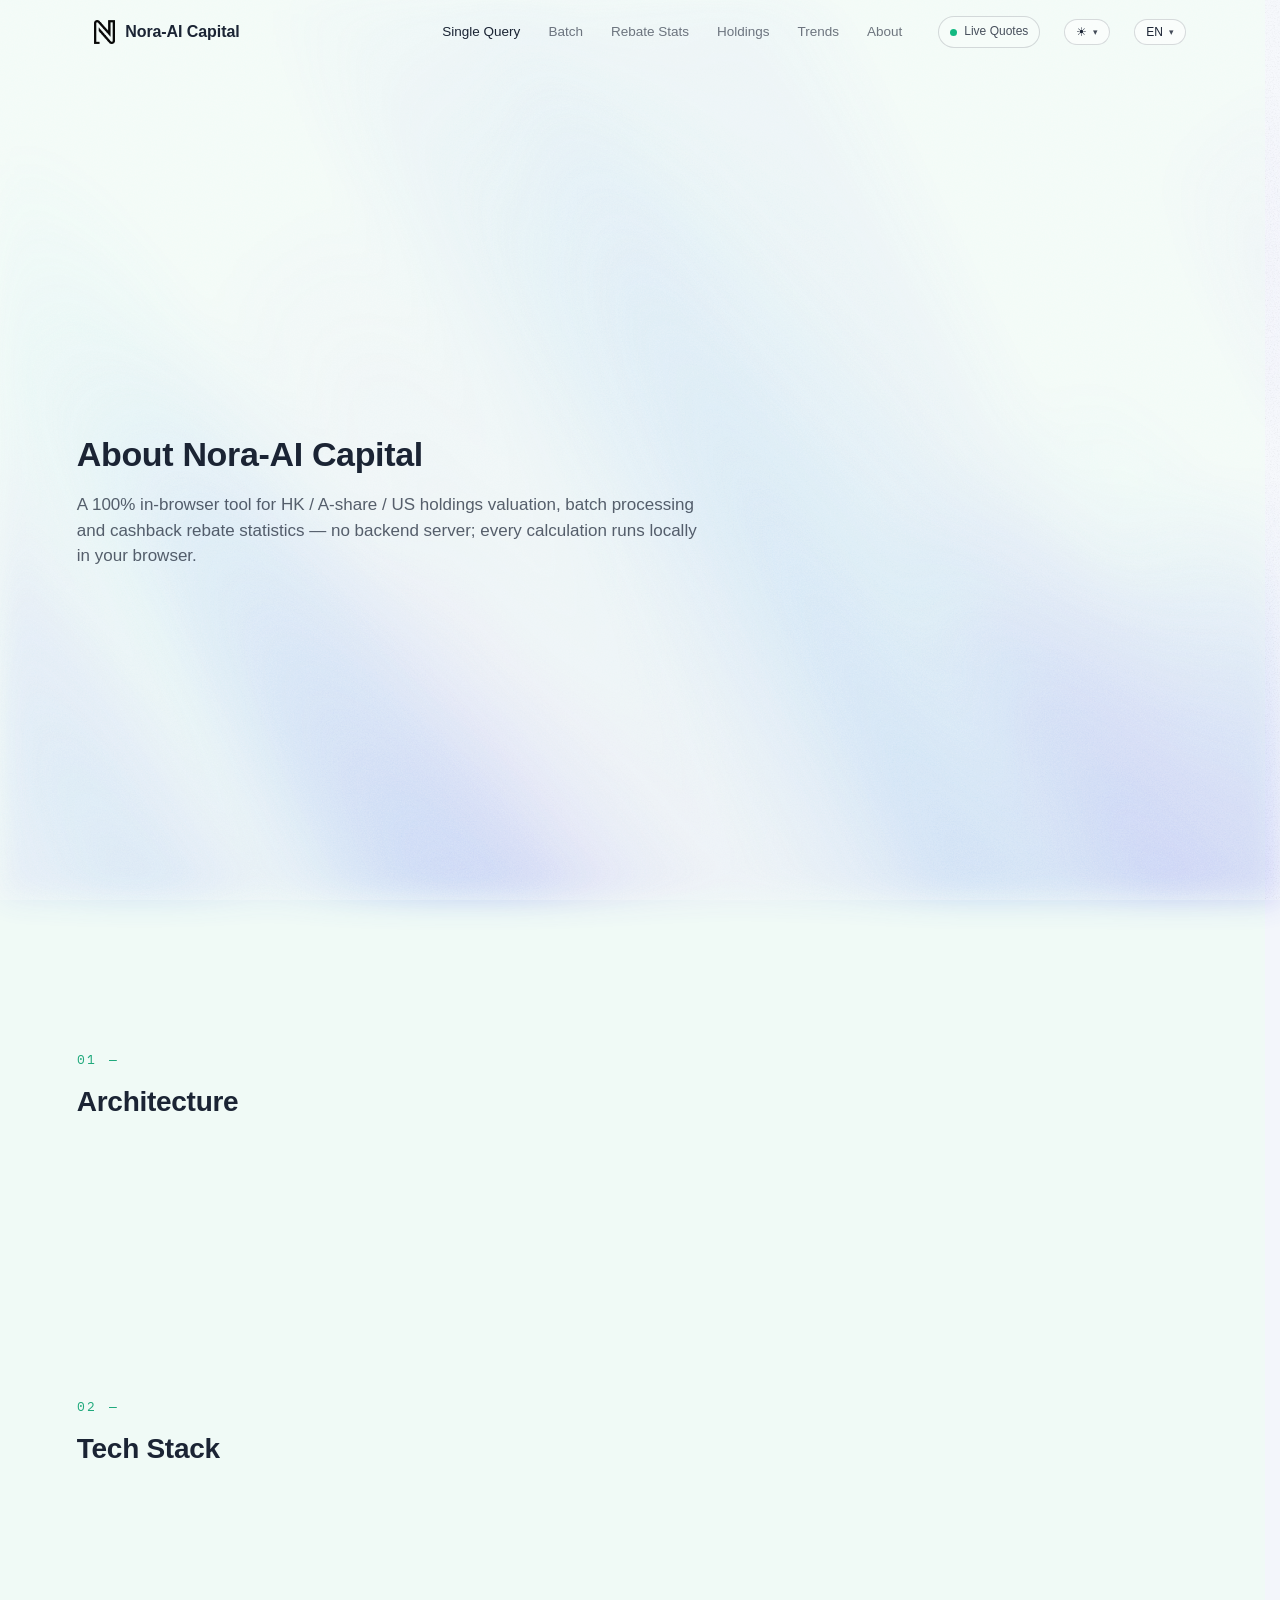
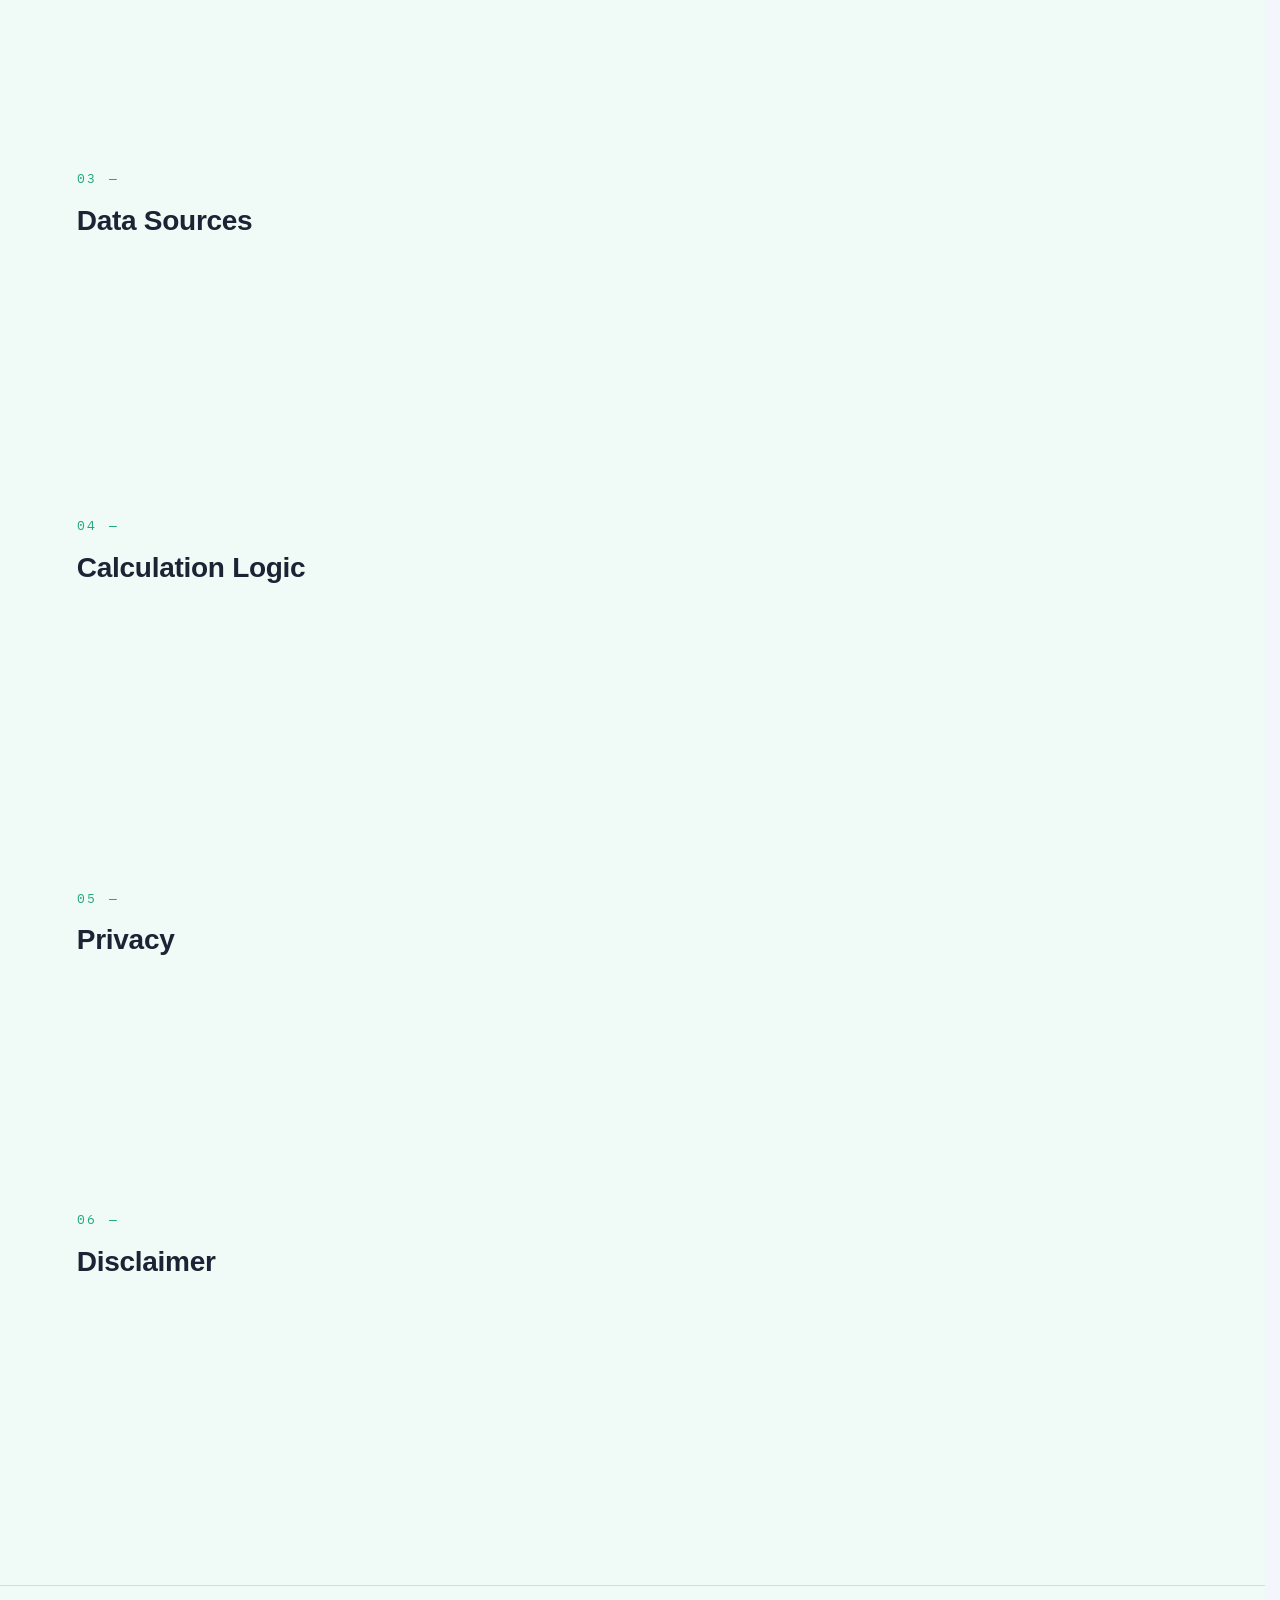
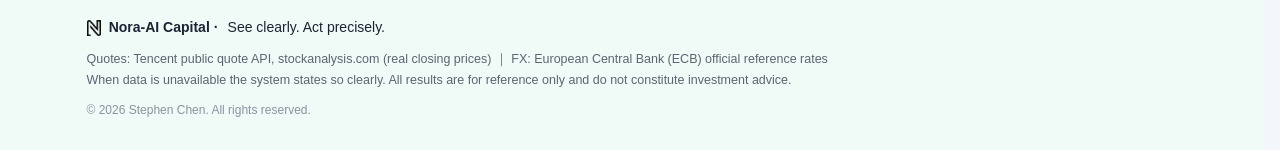
==== about.html @ e3071d02 "style: 縮小新版 logo 顯示尺寸（品牌 24px 高、頁尾 16px 高，等比） 新版 logo 圖形較飽滿，30px 高看起來比原 logo 大；縮至品牌 24px、 頁尾 16px 高（" ====
<!DOCTYPE html>
<html lang="zh-Hant">
<head>
<meta charset="UTF-8">
<meta name="viewport" content="width=device-width, initial-scale=1.0">
<title>關於 — Nora-AI Capital</title>
<meta name="theme-color" content="#070B0A">
<meta name="description" content="Nora-AI Capital 關於頁 — 無後台、純前端瀏覽器運算的技術說明與數據來源。">
<script>
  /* 防止瀏覽器恢復捲動位置造成 header 玻璃化過渡抖動：載入即回頂部 */
  (function () {
    try { if ('scrollRestoration' in history) history.scrollRestoration = 'manual'; } catch (e) {}
    if (location.hash) return;   /* 帶錨點時不強制回頂部，讓瀏覽器正常跳到對應位置 */
    function toTop() {
      try { window.scrollTo({ top: 0, left: 0, behavior: 'instant' }); }
      catch (e) { window.scrollTo(0, 0); }
    }
    toTop();
    document.addEventListener('DOMContentLoaded', toTop);
    window.addEventListener('load', toTop);
  })();
</script>
<link rel="icon" type="image/png" sizes="32x32" href="img/logo-mark-32.png">
<link rel="icon" type="image/png" sizes="192x192" href="img/logo-mark-192.png">
<link rel="apple-touch-icon" sizes="180x180" href="img/apple-touch-icon.png">
<link rel="preconnect" href="https://fonts.googleapis.com">
<link rel="preconnect" href="https://fonts.gstatic.com" crossorigin>
<link href="https://fonts.googleapis.com/css2?family=Alibaba+PuHuiTi:wght@300;400;500;600&family=IBM+Plex+Mono:wght@300;400;500&family=Inter:wght@200;300;400;500;600;800&family=Instrument+Serif:ital@0;1&family=Ma+Shan+Zheng&family=Playfair+Display:ital,wght@0,400;0,500;0,600;1,400;1,500;1,600&family=Plus+Jakarta+Sans:wght@400;600;700&display=swap" rel="stylesheet">
<script>
  /* 白天／深夜主題：於 CSS 載入前先決定 data-theme，避免閃色（FOUC）。 */
  (function () {
    var t = "auto";
    try {
      var v = localStorage.getItem("site_theme");
      if (v === "day" || v === "night" || v === "auto") t = v;
    } catch (e) { /* ignore */ }
    if (t === "auto") {
      var h = new Date().getHours();
      t = (h >= 6 && h < 18) ? "day" : "night";
    }
    document.documentElement.setAttribute("data-theme", t);
  })();
</script>
<link rel="stylesheet" href="css/style.css?v=20260816p">
<link rel="stylesheet" href="css/hero.css?v=20260816b">
<style>
  /* 關於頁：光束動效背景＋大字報式滾動逐段顯現（無卡片） */
  body {
    background: #070B0A;
    font-family: "Alibaba PuHuiTi", "PingFang TC", "Microsoft JhengHei", sans-serif;
  }
  #about-beams {
    position: fixed; inset: 0; z-index: 0;
    width: 100vw; height: 100vh; display: block;
    pointer-events: none; touch-action: none; opacity: 1;
    transform: translateZ(0);        /* 固定為獨立合成圖層：捲動時快取、不重繪 */
    will-change: transform;
    filter: blur(15px);              /* 還原很模糊的柔焦感（雙層模糊） */
  }
  /* 沙粒粗糲感：粗細兩層膠片顆粒＋微微抖動 */
  #about-grain,
  #about-grain-fine {
    position: fixed; inset: 0; z-index: 0;
    pointer-events: none; touch-action: none;
    background-repeat: repeat;
  }
  #about-grain {
    opacity: .22; mix-blend-mode: overlay; filter: contrast(1.9) brightness(1.05);
    background-image: url("data:image/svg+xml;utf8,<svg xmlns='http://www.w3.org/2000/svg' width='240' height='240'><filter id='g'><feTurbulence type='fractalNoise' baseFrequency='0.75' numOctaves='2' stitchTiles='stitch'/><feColorMatrix type='saturate' values='0'/></filter><rect width='100%25' height='100%25' filter='url(%23g)'/></svg>");
  }
  #about-grain-fine {
    opacity: .14; mix-blend-mode: overlay; filter: contrast(2.2);
    background-image: url("data:image/svg+xml;utf8,<svg xmlns='http://www.w3.org/2000/svg' width='130' height='130'><filter id='gf'><feTurbulence type='fractalNoise' baseFrequency='1.8' numOctaves='2' stitchTiles='stitch'/><feColorMatrix type='saturate' values='0'/></filter><rect width='100%25' height='100%25' filter='url(%23gf)'/></svg>");
  }
  /* 呼吸感覆蓋層：純 opacity 脈動（不加 backdrop-filter，避免觸碰重繪卡頓） */
  #about-frost {
    position: fixed; inset: 0; z-index: 0;
    pointer-events: none;
    background: rgba(10, 10, 10, 0.28);   /* 背景調暗 */
    animation: aboutFrost 10s ease-in-out infinite;
  }
  @keyframes aboutFrost {
    0%, 100% { opacity: 0.85; }
    50% { opacity: 1; }
  }
  .about-wrap, .site-footer { position: relative; z-index: 1; }


  .about-hero {
    min-height: 100vh; min-height: 100svh;
    display: flex; flex-direction: column; align-items: flex-start; justify-content: center;
    max-width: 1320px; margin: 0 auto;
    padding: 104px max(24px, 6vw) 0;
  }
  .about-hero h1 {
    font-family: "Alibaba PuHuiTi", "PingFang TC", "Microsoft JhengHei", sans-serif;
    font-weight: 600; letter-spacing: -0.01em; line-height: 1.15;
    font-size: clamp(20px, 5.2vw, 34px); color: #FFFFFF;
    white-space: nowrap;             /* 標題單行顯示 */
  }
  .about-hero p {
    margin-top: 18px; max-width: 620px;
    color: rgba(255, 255, 255, 0.66);
    font-size: 17px; line-height: 1.5;
  }

  .about-blocks {
    max-width: 1320px; margin: 0 auto;
    padding: 6vh max(24px, 6vw) 18vh;
  }
  .about-block {
    display: flex; flex-direction: column; justify-content: center;
    padding: 96px 0;
  }
  .about-block .ab-num,
  .about-block h2 {
    opacity: 0; transform: translateY(18px);
    transition: opacity .8s cubic-bezier(0.22, 1, 0.36, 1), transform .8s cubic-bezier(0.22, 1, 0.36, 1);
  }
  .about-block.in-view .ab-num,
  .about-block.in-view h2 { opacity: 1; transform: none; }
  /* 段落文字：捲動時整段淡入＋上浮（進度由 JS 驅動） */
  .about-block p { will-change: opacity, transform; }
  .ab-num {
    font-family: var(--font-mono); color: var(--accent);
    font-size: 13px; letter-spacing: .20em; margin-bottom: 14px;
  }
  .about-block h2 {
    font-family: "Alibaba PuHuiTi", "PingFang TC", "Microsoft JhengHei", sans-serif;
    font-weight: 600; letter-spacing: -0.01em; line-height: 1.2;
    font-size: clamp(24px, 3.2vw, 28px); color: #FFFFFF; margin-bottom: 10px;
  }
  .about-block p {
    color: rgba(255, 255, 255, 0.66);
    font-size: 17px; line-height: 1.5;
    max-width: 620px;
  }
  .about-block.about-disclaimer p { color: rgba(255, 255, 255, 0.50); font-size: 13px; }

  @media (max-width: 720px) {
    .about-hero { padding-top: 88px; }
    .about-block { padding: 72px 0; }
  }
  @media (prefers-reduced-motion: reduce) {
    .about-block .ab-num,
    .about-block h2 {
      opacity: 1 !important; transform: none !important; transition: none !important;
    }
  }

  /* ═══════ 白天主題：關於頁 ═══════ */
  html[data-theme="day"] body { background: #F0FAF6; }
  html[data-theme="day"] #about-frost { background: rgba(255, 255, 255, 0.12); }
  html[data-theme="day"] #about-beams { opacity: 0.80; }
  html[data-theme="day"] .about-hero h1,
  html[data-theme="day"] .about-block h2 { color: #1B2434; }
  html[data-theme="day"] .about-hero p,
  html[data-theme="day"] .about-block p { color: rgba(27, 36, 52, 0.72); }
  html[data-theme="day"] .about-block.about-disclaimer p { color: rgba(27, 36, 52, 0.55); }
</style>
</head>
<body>

<!-- ================= 導覽（與主站一致） ================= -->
<header class="site-nav" id="siteNav">
  <div class="container nav-row">
    <a class="brand" href="index.html#top"><img class="brand-logo" src="img/logo-mark-white.png" alt="Nora-AI Capital"><span class="brand-text">Nora-AI Capital</span></a>
    <nav class="nav-links" id="navLinks" aria-label="主導覽" data-i18n-aria="nav.aria">
      <span class="nav-indicator" id="navIndicator" aria-hidden="true"></span>
      <a href="index.html#quote"><span class="nav-link__txt" data-i18n="nav.query">單筆查詢</span><span class="nav-link__txt" aria-hidden="true" data-i18n="nav.query">單筆查詢</span></a>
      <a href="index.html#batch"><span class="nav-link__txt" data-i18n="nav.batch">批量作業</span><span class="nav-link__txt" aria-hidden="true" data-i18n="nav.batch">批量作業</span></a>
      <a href="index.html#stats"><span class="nav-link__txt" data-i18n="nav.stats">回贈統計</span><span class="nav-link__txt" aria-hidden="true" data-i18n="nav.stats">回贈統計</span></a>
      <a href="index.html#overview"><span class="nav-link__txt" data-i18n="nav.overview">持倉總覽</span><span class="nav-link__txt" aria-hidden="true" data-i18n="nav.overview">持倉總覽</span></a>
      <a href="index.html#history"><span class="nav-link__txt" data-i18n="nav.history">走勢</span><span class="nav-link__txt" aria-hidden="true" data-i18n="nav.history">走勢</span></a>
      <a href="about.html" class="active"><span class="nav-link__txt" data-i18n="nav.about">關於</span><span class="nav-link__txt" aria-hidden="true" data-i18n="nav.about">關於</span></a>
    </nav>
    <span class="nav-live"><i class="dot"></i><span data-i18n="nav.live">真實行情</span></span>
    <div class="theme-switch" id="themeSwitch"></div>
    <div class="lang-switch" id="langSwitch"></div>
    <button class="nav__toggle" id="menuToggle" aria-expanded="false" aria-controls="mobileMenu" aria-label="Open menu" data-i18n-aria="nav.menu">
      <span class="bar"></span>
      <span class="bar"></span>
      <span class="bar"></span>
    </button>
  </div>
</header>

<!-- ================= 全螢幕 mobile menu ================= -->
<nav class="mobile-menu" id="mobileMenu" role="dialog" aria-modal="true" aria-label="Site menu" aria-hidden="true" inert>
  <a class="m-link" href="index.html#quote" style="--i:0" data-i18n="nav.query">單筆查詢</a>
  <a class="m-link" href="index.html#batch" style="--i:1" data-i18n="nav.batch">批量作業</a>
  <a class="m-link" href="index.html#stats" style="--i:2" data-i18n="nav.stats">回贈統計</a>
  <a class="m-link" href="index.html#overview" style="--i:3" data-i18n="nav.overview">持倉總覽</a>
  <a class="m-link" href="index.html#history" style="--i:4" data-i18n="nav.history">走勢</a>
  <a class="m-link" href="about.html" style="--i:5" data-i18n="nav.about">關於</a>
  <a class="m-cta" href="index.html#quote" style="--i:6" data-i18n="menu.cta">開始使用</a>
</nav>

<!-- ================= 關於內容（光束動效背景＋滾動逐段顯現） ================= -->
<canvas id="about-beams" aria-hidden="true"></canvas>
<div id="about-grain" aria-hidden="true"></div>
<div id="about-grain-fine" aria-hidden="true"></div>
<div id="about-frost" aria-hidden="true"></div>

<main class="about-wrap">
  <section class="about-hero">
    <h1 data-i18n="about.title">關於 Nora-AI Capital</h1>
    <p data-i18n="about.intro">這是一個 100% 在瀏覽器內運行的港股 / A股 / 美股持倉市值、批量作業與現金回贈計算工具——無後台伺服器，所有計算都在你的本機瀏覽器完成。</p>
  </section>

  <section class="about-blocks">
    <div class="about-block" id="b-arch">
      <span class="ab-num">01 —</span>
      <h2 data-i18n="about.arch.title">架構</h2>
      <p data-i18n="about.arch.body">純靜態前端：HTML + CSS + 原生 JavaScript，無框架、無後端。整站部署於 GitHub Pages，透過 GitHub Actions 自動發布。</p>
    </div>

    <div class="about-block" id="b-stack">
      <span class="ab-num">02 —</span>
      <h2 data-i18n="about.stack.title">技術棧</h2>
      <p data-i18n="about.stack.body">原生 JavaScript（Vanilla JS）；ECharts 繪製統計圖、K 線與淨值走勢；SheetJS（xlsx）解析 Excel 批量檔；hls.js 播放 hero 背景影片串流；i18n 支援繁中 / 簡中 / 英文；localStorage 儲存語言、持倉清單與行情快取。</p>
    </div>

    <div class="about-block" id="b-data">
      <span class="ab-num">03 —</span>
      <h2 data-i18n="about.data.title">數據來源</h2>
      <p data-i18n="about.data.body">港股 / A股：騰訊公開行情接口（即時報價與日 K）；美股：stockanalysis.com（5 年日線收市數據）；匯率：frankfurter.dev（歐洲央行 ECB 官方參考匯率）。全部由瀏覽器直連（CORS），不經任何伺服器轉發。</p>
    </div>

    <div class="about-block" id="b-calc">
      <span class="ab-num">04 —</span>
      <h2 data-i18n="about.calc.title">計算邏輯</h2>
      <p data-i18n="about.calc.body">單筆查詢：指定日期的真實收市價與市值；批量作業：上傳 Excel → 逐筆查價 → 港幣市值匯出；回贈統計：依門檻、金額與上限計算每人回贈，並統計合資格受惠客戶；持倉總覽：市值、未實現盈虧與組合淨值走勢；另有港交所成交額 Top 30 看板。</p>
    </div>

    <div class="about-block" id="b-privacy">
      <span class="ab-num">05 —</span>
      <h2 data-i18n="about.privacy.title">隱私</h2>
      <p data-i18n="about.privacy.body">所有輸入資料只存在你的本機瀏覽器（localStorage），不會上傳到任何伺服器；持倉清單、語言偏好與行情快取都在本機。</p>
    </div>

    <div class="about-block about-disclaimer" id="b-disclaimer">
      <span class="ab-num">06 —</span>
      <h2 data-i18n="about.disclaimer.title">免責聲明</h2>
      <p data-i18n="about.disclaimer.body">數據來自公開第三方接口，可能有延遲或錯誤；查無數據時系統會明確提示。所有計算結果僅供參考，不構成任何投資建議。</p>
    </div>
  </section>
</main>

<!-- ================= FOOTER ================= -->
<footer class="site-footer">
  <div class="container footer-row">
    <span class="footer-brand"><img class="footer-logo" src="img/logo-mark-white.png" alt="Nora-AI Capital">Nora-AI Capital · <span class="brand-slogan" data-i18n="brand.sloganFull">See clearly. Act precisely.</span></span>
    <p class="footer-note" data-i18n-html="footer.note">
      行情來源：騰訊公開行情接口、stockanalysis.com（真實收市價）｜匯率來源：歐洲央行 ECB 官方參考匯率<br>
      查無數據時系統將明確提示，所有計算結果僅供參考，不構成投資建議。
    </p>
    <p class="footer-copy">© 2026 Stephen Chen. All rights reserved.</p>
  </div>
</footer>

<script src="js/locales/zh-Hant.js?v=20260816a"></script>
<script src="js/locales/zh-Hans.js?v=20260816a"></script>
<script src="js/locales/en.js?v=20260816a"></script>
<script src="js/i18n.js?v=20260816a"></script>
<script src="js/theme.js?v=20260816g"></script>
<script src="js/about.js?v=20260814aw"></script>
<script src="js/hero-menu.js?v=20260814az"></script>
</body>
</html>
---- css/style.css ----
/* =====================================================================
 * Nora-AI Capital · 精簡數據儀表板
 * 實心深色底 · 單一藍色強調 · 等寬數字 · 無照片背景
 * ===================================================================== */

/* ---------- 設計變量 ---------- */
:root {
  /* 表面 —— CodeNest 深色系 */
  --bg:        #070B0A;
  --bg-soft:   #0D1210;
  --surface:   #0F1512;
  --surface-2: #141B17;
  --surface-3: #1A231E;
  --border:        rgba(255, 255, 255, 0.14);
  --border-strong: rgba(255, 255, 255, 0.24);

  /* 文字 */
  --text:  #FFFFFF;
  --muted: #A6A6A6;
  --faint: #737373;

  /* 單一強調色（CodeNest 青綠 #5ED29C） */
  --accent:      #5ED29C;
  --accent-hi:   #86E3B8;
  --accent-soft: rgba(94, 210, 156, 0.14);
  --accent-line: rgba(94, 210, 156, 0.35);

  /* 語義色：漲紅 / 跌綠（中國習慣） */
  --up:   #FF5B6E;
  --down: #1FC79B;
  --up-soft:   rgba(255, 91, 110, 0.12);
  --down-soft: rgba(31, 199, 155, 0.12);

  /* 兼容 app.js 既有的 --green/--red 語義（成功綠 / 失敗紅） */
  --green: var(--down);
  --red:   var(--up);

  /* 字體 */
  --font-sans: "Inter", system-ui, -apple-system, "PingFang TC", "Microsoft JhengHei", sans-serif;
  --font-mono: "IBM Plex Mono", ui-monospace, "SFMono-Regular", Menlo, monospace;
  --font-serif: "Instrument Serif", "Playfair Display", Georgia, serif;

  /* 間距 / 圓角 / 陰影 */
  --radius-sm: 8px;
  --radius:    12px;
  --radius-lg: 16px;
  --shadow:    0 1px 0 rgba(255,255,255,0.04) inset, 0 8px 24px rgba(0,0,0,0.35);
  --shadow-lg: 0 16px 48px rgba(0,0,0,0.45);
  --maxw: 1140px;

  /* 玻璃／控制層語義變數（全站僅深夜模式） */
  --nav-ink: #FFFFFF;
  --nav-text-dim: rgba(255, 255, 255, 0.68);
  --nav-text: rgba(255, 255, 255, 0.85);
  --nav-text-strong: rgba(255, 255, 255, 0.92);
  --nav-border: rgba(255, 255, 255, 0.28);
  --nav-border-hi: rgba(255, 255, 255, 0.45);
  --nav-text-shadow: none;           /* 移除 header 文字下方的黑色陰影 */
  --nav-glass: linear-gradient(180deg,
      rgba(18, 18, 18, 0.72) 0%,
      rgba(10, 10, 10, 0.60) 100%);
  --nav-glass-hover: linear-gradient(180deg,
      rgba(26, 26, 26, 0.76) 0%,
      rgba(14, 14, 14, 0.64) 100%);
  --menu-bg: rgba(10, 10, 10, 0.97);
  --glass: rgba(255, 255, 255, 0.03);
  --glass-soft: rgba(255, 255, 255, 0.025);
  --glass-subtle: rgba(255, 255, 255, 0.02);
  --glass-strong: rgba(255, 255, 255, 0.05);
  --glass-hover: rgba(255, 255, 255, 0.07);
  --glass-active: rgba(255, 255, 255, 0.12);
  --glass-border: rgba(255, 255, 255, 0.16);
  --glass-border-2: rgba(255, 255, 255, 0.14);
  --glass-border-soft: rgba(255, 255, 255, 0.12);
  --glass-border-faint: rgba(255, 255, 255, 0.10);
  --glass-border-input: rgba(255, 255, 255, 0.20);
  --inset-hi: rgba(255, 255, 255, 0.12);
  --card-sheen: linear-gradient(180deg, rgba(255, 255, 255, 0.08) 0%, rgba(255, 255, 255, 0) 30%);
  --card-shadow: 0 24px 64px rgba(0, 0, 0, 0.55), 0 2px 10px rgba(0, 0, 0, 0.30), inset 0 1px 0 rgba(255, 255, 255, 0.10);
  --focus-border: rgba(94, 210, 156, 0.50);
  --focus-ring: rgba(94, 210, 156, 0.16);

  color-scheme: dark;
}

/* ---------- 基礎 ---------- */
* { box-sizing: border-box; }
html { background: #070B0A; scrollbar-gutter: stable; }
[hidden] { display: none !important; }   /* 修正 .error-box / .progress / .kpis 等 [hidden] 被 CSS display 屬性蓋掉的 bug（會在頁面顯示空紅色 bar） */
html { scroll-behavior: smooth; }
body {
  margin: 0;
  font-family: var(--font-sans);
  font-weight: 400;
  color: var(--text);
  background: transparent;   /* 移除實心黑塊，讓固定的極光背景成為全站統一底色，影片與內容共享同一背景層 */
  line-height: 1.6;
  overflow-x: hidden;
  -webkit-font-smoothing: antialiased;
  text-rendering: optimizeLegibility;
}

/* ---------- 極光背景層（WebGL 流體極光，由 js/aurora-bg.js 繪製） ----------
   固定滿版、永遠在最底層；本身不透明輸出，蓋滿視口成為全站統一底色。
   body 透明（見上）才能讓它透出；html 背景 #06080E 作為 WebGL 不可用時的兜底。 */
#aurora-canvas {
  position: fixed;
  display: none;                   /* Mindloop 單色調：停用彩色極光，改為純黑底 */
  inset: 0;
  width: 100vw;
  height: 100vh;
  height: 100dvh;
  z-index: -1;
  display: block;
  pointer-events: none;
}

h1, h2, h3, h4 { margin: 0; font-weight: 600; letter-spacing: -0.01em; line-height: 1.2; }
p { margin: 0; }
a { color: inherit; text-decoration: none; }
em { font-style: italic; font-family: var(--font-serif); font-weight: 400; color: var(--accent-hi); }
.num { font-family: var(--font-mono); font-variant-numeric: tabular-nums; }
.dec { font-size: 0.78em; opacity: 0.85; letter-spacing: 0; }   /* 金額小數位縮小 */

.container { width: 100%; max-width: var(--maxw); margin: 0 auto; padding: 0 24px; }
.up   { color: var(--up); }
.down { color: var(--down); }

/* ---------- 導覽（透明融入 hero；滾動後毛玻璃懸浮置頂） ---------- */
:root {
  --nav-h: 64px;
  --nav-ease: cubic-bezier(0.16, 1, 0.3, 1);
}
.site-nav {
  /* fixed：讓 header 直接疊在 hero 影片之上（影片透出即「融入」），消除原本 sticky 在頂部留出的深色底色長條 */
  position: fixed; top: 0; left: 0; right: 0; z-index: 50;
  background: transparent;
  border-bottom: 1px solid transparent;
  color: var(--nav-ink);
  /* header 直接融入 hero 影片（頂部無黑底），用輕 text-shadow 保證白字在亮影片處仍清晰 */
  text-shadow: var(--nav-text-shadow);
  transition:
    background .45s var(--nav-ease),
    border-color .45s var(--nav-ease),
    backdrop-filter .45s var(--nav-ease),
    -webkit-backdrop-filter .45s var(--nav-ease),
    box-shadow .45s var(--nav-ease),
    color .35s ease;
}
/* 頁面載入完成前暫停 header 過渡，避免整頁跳轉時一動一動 */
.site-nav { transition: none; }
body.nav-ready .site-nav {
  transition:
    background .45s var(--nav-ease),
    border-color .45s var(--nav-ease),
    backdrop-filter .45s var(--nav-ease),
    -webkit-backdrop-filter .45s var(--nav-ease),
    box-shadow .45s var(--nav-ease),
    color .35s ease;
}
/* header 統一系統字型：整頁跳轉時不會因 webfont swap 造成文字跳動 */
.site-nav,
.site-nav .brand,
.site-nav .nav-links a,
.site-nav .nav-live,
.site-nav .lang-btn {
  font-family: -apple-system, BlinkMacSystemFont, "Segoe UI", "PingFang TC", "Microsoft JhengHei", sans-serif;
}
.nav-row { display: flex; align-items: center; gap: 24px; height: var(--nav-h); }
.brand {
  font-weight: 600; font-size: 16px; letter-spacing: -0.02em;
  display: flex; align-items: center; gap: 10px; white-space: nowrap;
  color: inherit;
  transition: color .35s ease;
}
.brand:hover { color: inherit; }
.brand-logo { height: 24px; width: auto; flex: none; display: block;
  transition: filter .35s ease;
}
.brand-text { letter-spacing: -0.005em; }

/* nav links（含滑動指示條） */
.nav-links { position: relative; display: flex; gap: 4px; margin-left: auto; align-items: center; }
.nav-links a {
  position: relative; z-index: 1;
  display: inline-flex; flex-direction: column;
  overflow: hidden;
  font-size: 13.5px; font-weight: 500; color: var(--nav-text-dim);
  padding: 8px 12px; border-radius: var(--radius-sm);
  transition: color .35s ease, background .35s ease, transform .18s ease;
  text-decoration: none;
}
.nav-links a:active { transform: scale(0.95); }
.nav-link__txt { display: block; white-space: nowrap; transition: transform .5s cubic-bezier(.34, 1.56, .64, 1); }
.nav-link__txt + .nav-link__txt { position: absolute; inset: 8px 12px; transform: translateY(120%); }
.nav-links a:hover .nav-link__txt,
.nav-links a:focus-visible .nav-link__txt { transform: translateY(-120%); }
.nav-links a:hover .nav-link__txt + .nav-link__txt,
.nav-links a:focus-visible .nav-link__txt + .nav-link__txt { transform: translateY(0); }
.nav-links a:hover { color: var(--nav-ink); }
.nav-links a.active { color: var(--nav-ink); }

/* 滑動指示條：依用戶要求移除會跳動的色塊（已改用文字亮度標示目前章節） */
.nav-indicator { display: none; }

.nav-live {
  display: inline-flex; align-items: center; gap: 7px;
  font-size: 12px; color: var(--nav-text);
  border: 1px solid var(--nav-border);
  border-radius: 999px; padding: 5px 11px; white-space: nowrap;
  background: var(--glass-subtle);
  transition: color .35s ease, border-color .35s ease, background .35s ease;
}
.nav-live .dot {
  width: 7px; height: 7px; border-radius: 50%; background: var(--down);
  box-shadow: 0 0 0 0 rgba(31,199,155,0.5); animation: pulse 2.4s infinite;
}
@keyframes pulse {
  0% { box-shadow: 0 0 0 0 rgba(31,199,155,0.45); }
  70% { box-shadow: 0 0 0 7px rgba(31,199,155,0); }
  100% { box-shadow: 0 0 0 0 rgba(31,199,155,0); }
}

/* ── 語言切換（header 右上，nav-live 與 hamburger 之間） ── */
.lang-switch { position: relative; display: inline-flex; align-items: center; flex: none; }
/* 主題切換：與語言切換同款（按鈕＋下拉選單） */
.theme-switch { position: relative; display: inline-flex; align-items: center; flex: none; }
.lang-btn {
  display: inline-flex; align-items: center; gap: 6px;
  font-family: var(--font-sans); font-size: 12px; font-weight: 500; color: var(--nav-ink);
  background: var(--glass-strong); border: 1px solid var(--nav-border);
  border-radius: 999px; padding: 5px 11px; cursor: pointer; white-space: nowrap;
  text-shadow: var(--nav-text-shadow);
  transition: background .2s ease, border-color .2s ease, transform .08s ease;
}
.lang-btn:hover { background: var(--glass-active); border-color: var(--nav-border-hi); }
.lang-btn:active { transform: translateY(1px); }
.lang-btn .caret { font-size: 9px; opacity: .82; line-height: 1; }
.lang-menu {
  position: absolute; top: calc(100% + 9px); right: 0;
  min-width: 138px; margin: 0; padding: 6px; list-style: none;
  background: var(--menu-bg); backdrop-filter: blur(20px) saturate(150%);
  -webkit-backdrop-filter: blur(20px) saturate(150%);
  border: 1px solid var(--glass-border); border-radius: 12px;
  box-shadow: 0 16px 40px rgba(0, 0, 0, 0.5); z-index: 60;
}
.lang-menu[hidden] { display: none; }
.lang-menu li {
  font-size: 13px; color: var(--text); padding: 8px 12px; border-radius: 8px;
  cursor: pointer; white-space: nowrap; transition: background .15s ease, color .15s ease;
  position: relative; z-index: 1;   /* 文字/圖示顯示在跟隨色塊之上 */
}
.lang-menu li:hover { background: transparent; }   /* 高亮改由跟隨色塊提供 */
.lang-menu li.active { color: var(--accent-hi); background: var(--accent-soft); }

/* 下拉選單「跟隨鼠標」高亮色塊（深夜為淺色、白天為深色） */
.lang-menu .menu-hover {
  position: absolute;
  left: 6px; right: 6px;
  top: 6px; height: 32px;
  border-radius: 8px;
  background: rgba(255, 255, 255, 0.12);
  opacity: 0;
  pointer-events: none;
  transition: top .16s ease, height .16s ease, opacity .18s ease;
  z-index: 0;
}
html[data-theme="day"] .lang-menu .menu-hover {
  background: rgba(27, 36, 52, 0.10);
}

/* ── 滾動後：Apple 深色磨砂液態玻璃膠囊（只包住 logo→真實行情，非通欄白條） ──
   依 liquid-glass-design 原則：模糊背後內容、反射周圍光影、回應指針互動、
   玻璃僅用於導航/控制層；玻璃上的文字必須保持可讀（本站深色主題 → 白字） */
.site-nav.scrolled {
  /* 取消通欄白色半透明橫條；玻璃效果改由 .nav-row 膠囊呈現 */
  background: transparent;
  border-bottom-color: transparent;
  border-radius: 0;
  box-shadow: none;
  color: var(--nav-text-strong);
}
/* 膠囊容器：抬升內容層、建立堆疊上下文 */
.site-nav .nav-row { position: relative; isolation: isolate; }
.site-nav .nav-row > * { position: relative; z-index: 1; }

/* 液態玻璃膠囊：預設隱藏並略縮上浮，滾動後以彈性緩動「凝結」成型（morph 感） */
.site-nav .nav-row::before,
.site-nav .nav-row::after {
  content: "";
  position: absolute;
  inset: 8px 0;
  z-index: 0;
  border-radius: 999px;
  opacity: 0;
  transform: scale(0.97) translateY(-5px);
  transition:
    opacity .4s ease,
    transform .55s var(--nav-ease),
    background .3s ease;
  pointer-events: none;
}
/* 玻璃本體：純深色磨砂玻璃——深半透明底 + 強模糊增飽和（背景透出 frost），
   無白色高光，只用深邃環境投影定義層次，呈現「一整塊磨砂玻璃」的均質感 */
.site-nav .nav-row::before {
  background: var(--nav-glass);
  backdrop-filter: blur(26px) saturate(160%) brightness(0.92);
  -webkit-backdrop-filter: blur(26px) saturate(160%) brightness(0.92);
  border: 1px solid var(--glass-border-faint);
  box-shadow:
    0 14px 38px rgba(0, 0, 0, 0.45),
    0 2px 10px rgba(0, 0, 0, 0.30);
}
/* 表面高光層：已移除白色珠光/鏡面光澤，保留圖層但設為透明（無白色高亮） */
.site-nav .nav-row::after { background: none; }
.site-nav.scrolled .nav-row::before,
.site-nav.scrolled .nav-row::after { opacity: 1; transform: none; }

/* 指針互動：懸停時深色玻璃微微提亮（對應 .interactive() 的觸覺回饋） */
.site-nav.scrolled .nav-row:hover::before {
  background: var(--nav-glass-hover);
}

/* 膠囊內文字：深色頁面上的淺色玻璃 → 白字保持高對比可讀 */
.site-nav.scrolled .nav-links a { color: var(--nav-text-dim); }
.site-nav.scrolled .nav-links a:hover { color: var(--nav-ink); }
.site-nav.scrolled .nav-links a.active { color: var(--nav-ink); }
.site-nav.scrolled .nav-live {
  color: var(--nav-text);
  border-color: var(--nav-border);
  background: var(--glass-strong);
}

/* ---------- 頁頭（slim，無照片） ---------- */
.page-hero { padding: 56px 0 36px; border-bottom: 1px solid var(--border); }
.hero-kicker {
  font-size: 12px; letter-spacing: 0.14em; text-transform: uppercase;
  color: var(--accent-hi); font-weight: 500; margin-bottom: 14px;
}
.hero-title { font-size: clamp(28px, 4.4vw, 44px); font-weight: 600; max-width: 18ch; }
.hero-sub { color: var(--muted); font-size: 15.5px; max-width: 62ch; margin-top: 16px; }
.hero-cta { display: flex; gap: 12px; margin-top: 26px; flex-wrap: wrap; }

/* ---------- 按鈕 ---------- */
.btn {
  display: inline-flex; align-items: center; justify-content: center; gap: 7px;
  font-family: var(--font-sans); font-size: 14px; font-weight: 500;
  padding: 11px 18px; border-radius: var(--radius-sm); cursor: pointer;
  border: 1px solid transparent; transition: background .15s, border-color .15s, transform .08s, color .15s;
  white-space: nowrap;
}
.btn:active { transform: translateY(1px); }
.btn:disabled { opacity: 0.5; cursor: not-allowed; }
.btn-primary { background: var(--accent); color: #070B0A; }
.btn-primary:hover { background: #86E3B8; }
.btn-ghost { background: transparent; color: var(--text); border-color: var(--border-strong); }
.btn-ghost:hover { background: var(--surface-2); border-color: var(--accent-line); }
.btn-sm { padding: 8px 13px; font-size: 13px; }
.btn-soft { background: var(--accent-soft); color: var(--accent-hi); }
.btn-soft:hover { background: rgba(91,141,239,0.22); }
.btn-dark { background: var(--surface-3); color: var(--text); border-color: var(--border-strong); }
.btn-dark:hover { background: var(--surface-2); border-color: var(--accent-line); }

/* ---------- 區塊 ---------- */
.main { padding: 0 0 80px; }
.section {
  position: relative;
  padding: 46px 0;
  border-bottom: 1px solid var(--border);
  scroll-margin-top: calc(var(--nav-h) + 12px);
}
.section:last-child { border-bottom: none; }
/* hero→第一內容區無縫銜接：#quote 頂端純黑（接 hero 底部全黑），向下平滑淡出至全透明，露出極光背景。
   用純黑 rgba(0,0,0)（非深藍）；頂端不長時間維持高不透明，故只是一道小型漸變過渡而非色塊。
   full-bleed：#quote 在 .container（最大寬 1140px 置中）內，若用 left:0/right:0 只會蓋中間欄，
   左右留白區會露出極光 → 銜接斷在兩側。改成 left:50% + width:100vw + translateX(-50%) 破出容器，
   讓黑色漸層橫跨整個視口寬度，與 hero 全寬黑底無縫接上。（body 已 overflow-x:hidden，不會產生橫向捲軸）
   （注意：不能用 .section:first-of-type —— 第一個 <section> 是 .hero-cinema，會落空，故直接用 #quote） */
#quote::before {
  content: "";
  position: absolute; top: 0; left: 50%; right: auto;
  width: 100vw; transform: translateX(-50%);
  height: 30vh;
  z-index: 0;
  pointer-events: none;
  background: linear-gradient(to bottom,
    rgba(0, 0, 0, 1)    0%,
    rgba(0, 0, 0, 0.82) 18%,
    rgba(0, 0, 0, 0.52) 38%,
    rgba(0, 0, 0, 0.26) 56%,
    rgba(0, 0, 0, 0.09) 74%,
    rgba(0, 0, 0, 0)   100%);
}
.section > * { position: relative; z-index: 1; }
.section-head { display: flex; align-items: baseline; gap: 16px; margin-bottom: 22px; flex-wrap: wrap; }
.section-head h2 { font-size: 22px; }
.section-head p { color: var(--muted); font-size: 14px; max-width: 64ch; margin-top: 6px; }
.sec-no {
  font-family: var(--font-mono); font-size: 22px; color: var(--accent);
  border: none; padding: 0; line-height: 1.2; flex-shrink: 0;
}
.link-btn {
  margin-left: auto; background: none; border: none; color: var(--accent-hi);
  font-size: 13.5px; cursor: pointer; font-family: var(--font-sans); padding: 4px 2px;
}
.link-btn:hover { text-decoration: underline; }

/* ---------- 卡片（全站統一毛玻璃：各章節 box 皆與 #quote 對話框同質感） ---------- */
.card {
  position: relative;
  overflow: hidden;
  background: var(--glass);
  backdrop-filter: blur(24px) saturate(150%);
  -webkit-backdrop-filter: blur(24px) saturate(150%);
  border: 1px solid var(--glass-border);
  border-radius: 20px;
  padding: 26px;
  box-shadow: var(--card-shadow);
}
/* 頂部微高光：全站卡片統一，強化磨砂玻璃立體感 */
.card::before {
  content: "";
  position: absolute; inset: 0;
  background: var(--card-sheen);
  pointer-events: none;
}
/* 卡片內的輸入/選擇框統一轉為半透明，與磨砂質感一致 */
.card input[type="text"],
.card input[type="number"],
.card input[type="date"],
.card select {
  background-color: var(--glass);   /* 只改底色，保留全域 select 的下拉箭頭 background-image */
  border-color: var(--glass-border-input);
}
.card input:focus,
.card select:focus {
  border-color: var(--focus-border);
  box-shadow: 0 0 0 3px var(--focus-ring);
}
/* 表單控制項統一高度：同排 box 高度一致（單筆查詢/批量/統計/走勢） */
.card form input[type="text"],
.card form input[type="number"],
.card form input[type="date"],
.card form select,
.card form .btn {
  height: 44px;
  box-sizing: border-box;
}

/* ---------- 表單 ---------- */
.form-grid { display: grid; grid-template-columns: repeat(auto-fit, minmax(190px, 1fr)); gap: 16px 18px; align-items: end; }
.field { display: flex; flex-direction: column; gap: 7px; min-width: 0; }
.field label { font-size: 12.5px; color: var(--muted); font-weight: 500; }
.field .opt { color: var(--faint); font-weight: 400; }
.field-action { justify-content: flex-end; }
input[type="text"], input[type="number"], input[type="date"], select {
  width: 100%; font-family: var(--font-sans); font-size: 14px; color: var(--text);
  background: var(--surface-2); border: 1px solid var(--border-strong);
  border-radius: var(--radius-sm); padding: 10px 12px; transition: border-color .15s, box-shadow .15s;
}
input::placeholder { color: var(--faint); }
input:focus, select:focus {
  outline: none; border-color: var(--accent);
  box-shadow: 0 0 0 3px var(--accent-soft);
}
select { appearance: none; cursor: pointer;
  background-image: url("data:image/svg+xml;utf8,<svg xmlns='http://www.w3.org/2000/svg' width='12' height='8' viewBox='0 0 12 8'><path d='M1 1l5 5 5-5' stroke='%235ED29C' stroke-width='1.6' fill='none' stroke-linecap='round'/></svg>");
  background-repeat: no-repeat; background-position: right 12px center; padding-right: 32px;
}
option { background: var(--surface-2); color: var(--text); }
input[type="file"] {
  font-size: 13px; color: var(--muted);
  background: var(--surface-2); border: 1px dashed var(--border-strong);
  border-radius: var(--radius-sm); padding: 9px 12px; cursor: pointer;
}
input[type="file"]::file-selector-button {
  font-family: var(--font-sans); font-size: 12.5px; color: var(--text);
  background: var(--surface-3); border: 1px solid var(--border-strong);
  border-radius: 6px; padding: 5px 11px; margin-right: 12px; cursor: pointer;
}
/* 批量：緊湊橫向佈局（日期 + 檔案 + 按鈕同一行，消除右側空白） */
#batch-form.form-grid {
  display: flex;
  flex-wrap: wrap;
  align-items: flex-end;
  gap: 14px 20px;
}
#batch-form > .field {
  flex: 0 1 auto;
  max-width: 220px;
}
#batch-form .b-file-row {
  display: flex;
  align-items: stretch;
  gap: 12px;
  grid-column: auto;            /* 不再佔滿整行 */
  flex: 1 1 0;
  min-width: 0;
}
#batch-form .b-file-row .field { margin: 0; flex: 1; max-width: none; }
#batch-form .b-file-row .field-action { justify-content: flex-start; flex: none; }
.b-file-drop {
  position: relative;
  height: 44px; box-sizing: border-box;
  border: 1.5px dashed var(--border-strong);
  border-radius: var(--radius-sm);
  background: var(--surface-2);
  display: flex; align-items: center; gap: 10px;
  padding: 0 14px;
  cursor: pointer; overflow: hidden;
  transition: border-color .18s ease, background .18s ease;
}
.b-file-drop:hover {
  border-color: var(--accent-line);
  background: var(--glass-hover);
}
/* 白天 hover：顏色變化要明顯（淡綠底＋實心綠框＋綠色光圈） */
html[data-theme="day"] .b-file-drop:hover {
  border-color: #1FA97C;
  background: rgba(31, 169, 124, 0.12);
  box-shadow: 0 0 0 3px rgba(31, 169, 124, 0.15);
}
html[data-theme="day"] .b-file-drop:hover .b-file-icon {
  color: #14805D;
}
.b-file-drop:has(input:focus-visible) {
  outline: 2px solid var(--focus-border);
  outline-offset: 2px;
}
.b-file-icon {
  width: 22px; height: 18px; flex: none;
  color: var(--accent);
}
.b-file-text {
  display: inline-flex; align-items: baseline; gap: 6px;
  min-width: 0;
  font-size: 13px; color: var(--text);
  white-space: nowrap; overflow: hidden; text-overflow: ellipsis;
}
.b-file-hint { color: var(--faint); font-size: 12px; }
/* 視覺隱藏的原生 input：鋪滿整個按鈕接收點擊與拖曳 */
input.b-file-input {
  position: absolute; inset: 0;
  width: 100%; height: 100%;
  opacity: 0; cursor: pointer; margin: 0;
  background: transparent; border: 0; padding: 0;
}
html[data-theme="day"] .b-file-drop {
  background: rgba(255, 255, 255, 0.94);
}
.b-upload-btn {
  height: 44px; box-sizing: border-box;
  border: 1.5px solid transparent;
  display: flex; align-items: center; justify-content: center;
  white-space: nowrap;
  min-width: 200px;              /* 按鈕拉長一些 */
}
.field-action .btn { flex: none; white-space: nowrap; }

/* 手機版：上傳列改為換行，按鈕獨立整行，避免被裁切 */
@media (max-width: 720px) {
  #batch-form .b-file-row { flex: 1 1 100%; flex-wrap: wrap; }
  #batch-form .b-file-row .field-action { width: 100%; }
}

/* ---------- KPI ---------- */
.kpis { display: grid; grid-template-columns: repeat(auto-fit, minmax(160px, 1fr)); gap: 14px; margin: 22px 0; }
.kpi {
  background: var(--surface-2); border: 1px solid var(--glass-border-2);
  box-shadow: inset 0 1px 0 rgba(255, 255, 255, 0.06);
  border-radius: var(--radius); padding: 16px 18px; display: flex; flex-direction: column; gap: 6px;
}
.kpi-label { font-size: 12px; color: var(--muted); }
.kpi-value { font-family: var(--font-mono); font-size: 26px; font-weight: 500; letter-spacing: -0.02em; }
.kpi-value, .quote-price__value, .r-v { min-width: 0; max-width: 100%; white-space: nowrap; overflow: hidden; }  /* 防溢出兜底，JS 會自動縮字 */
.kpi-unit { font-size: 11px; color: var(--faint); margin-top: -4px; }
.kpi-hl {
  background-color: #1B2F28;
  background-image: linear-gradient(180deg, rgba(94, 210, 156, 0.18), rgba(94, 210, 156, 0.04));
  border-color: var(--accent-line);
}
.kpi-hl .kpi-value { color: var(--accent-hi); }

/* ---------- 表格 ---------- */
.table-wrap { overflow-x: auto; background: var(--glass-subtle); border: 1px solid var(--glass-border-2); border-radius: 20px; margin-top: 4px; }
table.data { width: 100%; border-collapse: collapse; font-size: 13.5px; min-width: 720px; }
table.data thead th {
  position: sticky; top: 0; background: var(--surface-3); color: var(--muted);
  font-weight: 500; text-align: left; padding: 12px 14px; border-bottom: 1px solid var(--border-strong);
  white-space: nowrap; font-size: 12px; letter-spacing: 0.02em;
}
table.data tbody td {
  padding: 11px 14px; border-bottom: 1px solid var(--border); color: var(--text);
}
table.data tbody tr:last-child td { border-bottom: none; }
table.data tbody tr:hover { background: var(--surface-2); }
table.data .num { font-family: var(--font-mono); }
.row-fail { background: var(--up-soft); }
.row-fail:hover { background: rgba(255,91,110,0.18); }

.tag { display: inline-block; font-size: 12px; padding: 2px 9px; border-radius: 999px; font-weight: 500; }
.tag-mkt { background: var(--accent-soft); color: var(--accent-hi); }
.tag-ok { background: var(--down-soft); color: var(--down); }
.tag-fail { background: var(--up-soft); color: var(--up); }
.stock-cell { display: flex; flex-direction: column; gap: 1px; }
.stock-cell .code { font-family: var(--font-mono); font-weight: 500; }
.stock-cell .name-cn { font-size: 12px; color: var(--muted); }
.stock-cell .name-en { font-size: 11px; color: var(--faint); }

/* ---------- 結果區 / 提示 ---------- */
.result-area { margin-top: 20px; }
/* ---------- 單筆查詢結果：緊湊「價格英雄」佈局（橫向 flex，收市價為視覺焦點） ---------- */
.quote-result {
  background: var(--glass-subtle);
  border: 1px solid var(--glass-border-soft);
  border-radius: var(--radius);
  padding: 20px 24px;
  backdrop-filter: blur(20px) saturate(150%);
  -webkit-backdrop-filter: blur(20px) saturate(150%);
}
.quote-result__hero {
  display: flex;
  align-items: center;
  justify-content: space-between;
  gap: 24px;
}
.quote-stock {
  display: flex;
  flex-direction: column;
  gap: 2px;
  min-width: 0;                     /* 允許縮小 */
  flex: 1;
}
.quote-stock__name {
  font-size: 20px;
  font-weight: 600;
  line-height: 1.25;
}
.quote-stock__code {
  font-family: var(--font-mono);
  font-size: 13px;
  color: var(--muted);
}
.quote-stock__en {
  font-size: 12.5px;
  color: var(--muted);
  opacity: 0.7;
}
/* ── 收市價：hero number（右側超大突出） ── */
.quote-price {
  display: flex;
  flex-direction: column;
  align-items: flex-end;
  gap: 2px;
  flex-shrink: 0;
  padding-left: 24px;
  border-left: 1px solid var(--glass-border-faint);
}
.quote-price__label {
  font-size: 12px;
  color: var(--muted);
  text-transform: uppercase;
  letter-spacing: 0.04em;
}
.quote-price__value {
  font-family: var(--font-mono);
  font-size: clamp(32px, 5vw, 48px);
  font-weight: 600;
  color: var(--accent-hi);
  line-height: 1.05;
  letter-spacing: -0.02em;
}
/* ── 緊湊元數據行（日期／股數／市值） ── */
.quote-result__detail {
  margin-top: 12px;
  padding-top: 12px;
  border-top: 1px solid var(--border);
  font-size: 13px;
  color: var(--muted);
  line-height: 1.5;
}

/* ---------- 批量結果仍用 result-grid（保留） ---------- */
.result-grid { display: grid; grid-template-columns: repeat(auto-fit, minmax(180px, 1fr)); gap: 14px; }
.r-cell { background: var(--glass); border: 1px solid var(--glass-border-2); border-radius: var(--radius); padding: 14px 16px; display: flex; flex-direction: column; gap: 6px; }
.r-k { font-size: 12px; color: var(--muted); }
.r-v { font-family: var(--font-mono); font-size: 20px; font-weight: 500; }
.r-cell.hl { background: var(--accent-soft); border-color: var(--accent-line); }
.r-cell.hl .r-v { color: var(--accent-hi); }
.r-name-block { grid-column: 1 / -1; }
.r-name-cn { font-size: 18px; font-weight: 600; display: flex; align-items: baseline; gap: 8px; flex-wrap: wrap; }
.r-name-cn small { font-family: var(--font-mono); font-size: 12px; color: var(--muted); font-weight: 400; }
.r-name-en { font-size: 13px; color: var(--muted); }
.r-note { color: var(--muted); font-size: 13px; margin-top: 14px; }
.r-note-fx { color: var(--accent-hi); background: var(--accent-soft); border: 1px solid var(--accent-line); padding: 8px 12px; border-radius: 8px; font-size: 12.5px; line-height: 1.6; }
.b-export-row { display: flex; gap: 16px; margin-top: 20px; flex-wrap: wrap; align-items: center; }
.b-export-row > .r-note { margin: 0; }
.field-locked {
  opacity: 0.55; cursor: not-allowed !important;
  background: var(--glass-subtle) !important; color: var(--muted) !important;
  border-color: var(--border-strong) !important;
}
/* 批量日期鎖定圖示：內嵌在輸入框右側，不獨佔一行 */
.date-lock-wrap {
  position: relative;
  display: flex;
  align-items: stretch;
}
.date-lock-wrap input {
  padding-right: 38px;          /* 為鎖頭留空間 */
}
.b-date-hint {
  position: absolute;
  right: 8px;
  top: 50%;
  transform: translateY(-50%);
  display: inline-flex; align-items: center; justify-content: center;
  cursor: help; color: #d4af37; font-size: 13px; line-height: 1;
  z-index: 2;
  width: 24px; height: 24px;
}
.tip-bubble {
  position: absolute; bottom: calc(100% + 8px); right: 0;
  width: 268px; max-width: 78vw;
  background: var(--surface-3); color: var(--text);
  border: 1px solid var(--border-strong);
  border-radius: 8px; padding: 9px 12px;
  font-size: 12.5px; line-height: 1.6; font-weight: 400; white-space: normal;
  box-shadow: var(--shadow-lg);
  opacity: 0; visibility: hidden; transform: translateY(-4px); pointer-events: none;
  transition: opacity .18s ease, transform .18s ease, visibility .18s ease;
  z-index: 60; text-align: left;
}
.b-date-hint:hover .tip-bubble,
.b-date-hint:focus .tip-bubble,
.b-date-hint:focus-within .tip-bubble {
  opacity: 1; visibility: visible; transform: translateY(0);
}
.b-action-label, .b-kline-label { visibility: hidden; padding: 0; }
.error-box {
  display: flex; gap: 10px; align-items: flex-start; margin-top: 16px;
  background: var(--up-soft); border: 1px solid rgba(255,91,110,0.3); color: var(--up);
  border-radius: var(--radius); padding: 13px 16px; font-size: 13.5px;
}
.note-box { margin-top: 16px; color: var(--muted); font-size: 13px; background: var(--glass); border: 1px solid var(--glass-border-2); border-radius: var(--radius); padding: 12px 15px; }
.progress { margin-top: 16px; color: var(--accent-hi); font-size: 13.5px; display: flex; align-items: center; gap: 9px; }
.progress::before { content: ""; width: 14px; height: 14px; border: 2px solid var(--accent-soft); border-top-color: var(--accent); border-radius: 50%; animation: spin .7s linear infinite; }
@keyframes spin { to { transform: rotate(360deg); } }

/* ---------- 持倉總覽專用 ---------- */
.pf-toolbar { display: flex; gap: 10px; flex-wrap: wrap; margin-bottom: 18px; align-items: center; }
.pf-toolbar .spacer { margin-left: auto; }
.pf-table { width: 100%; border-collapse: collapse; font-size: 13.5px; }
.pf-table thead th {
  background: var(--surface-3); color: var(--muted); font-weight: 500; text-align: left;
  padding: 11px 12px; border-bottom: 1px solid var(--border-strong); font-size: 12px; white-space: nowrap;
}
.pf-table tbody td { padding: 8px 12px; border-bottom: 1px solid var(--border); vertical-align: middle; }
.pf-table tbody tr:hover { background: var(--surface-2); }
.pf-table input, .pf-table select { padding: 7px 9px; font-size: 13px; }
/* 持倉表格輸入框 hover：綠邊框（與成本價等欄位一致） */
.pf-table input:hover,
.pf-table select:hover { border-color: var(--accent-line); }
.pf-table select.field-inline {
  width: auto;
  min-width: 122px;              /* 避免市場選項被窄欄位壓縮而擠在一起 */
  padding-right: 28px;           /* 給下拉箭頭留空間 */
  white-space: nowrap;
}
.pf-table select.field-inline option {
  white-space: nowrap;
  font-size: 13px;
  padding: 4px 8px;
}
.pf-table .col-act { width: 40px; text-align: center; }
.pf-del { background: none; border: 1px solid var(--border-strong); color: var(--muted); border-radius: 6px; width: 28px; height: 28px; cursor: pointer; font-size: 15px; line-height: 1; }
.pf-del:hover { color: var(--up); border-color: rgba(255,91,110,0.4); }
.pf-val { font-family: var(--font-mono); font-variant-numeric: tabular-nums; }
.pf-muted { color: var(--faint); }

/* ---------- 圖表 ---------- */
.charts { display: grid; grid-template-columns: 1fr 1fr; gap: 16px; margin-top: 20px; }
.chart-box { background: var(--glass-soft); border: 1px solid var(--glass-border-2); border-radius: 20px; padding: 18px; }
.chart-title { font-size: 14px; color: var(--text); margin-bottom: 12px; font-weight: 500; }
.chart { width: 100%; height: 280px; }
#pf-curve, #chartKline { width: 100%; height: 320px; }
.curve-box { background: var(--glass-soft); border: 1px solid var(--glass-border-2); border-radius: 20px; padding: 18px; margin-top: 20px; }

/* ---------- 持倉市值 Top 3 卡片（Logo + 公司名 + 排名 + 比重） ---------- */
.chart-top3 { grid-column: 1 / -1; }
.chart-sub { font-size: 11px; color: var(--faint); font-weight: 400; margin-left: 6px; }
.top3-cards { display: grid; grid-template-columns: repeat(3, 1fr); gap: 10px; margin-bottom: 12px; }
.top3-card {
  display: flex; align-items: center; gap: 10px;
  padding: 8px 10px;
  background: var(--glass);
  border: 1px solid var(--glass-border-2);
  border-radius: 20px;
  transition: border-color .2s ease, transform .2s ease, background-color .35s ease, color .35s ease;
}
.top3-card:hover { border-color: var(--accent-line); transform: translateY(-1px); }
.top3-rank { font-family: var(--font-mono); font-weight: 500; color: var(--accent); font-size: 13px; width: 22px; flex: 0 0 auto; }
.top3-badge {
  position: relative; width: 46px; height: 46px;
  display: flex; align-items: center; justify-content: center;
  overflow: hidden; flex: 0 0 auto;
  /* Logo 周圍無底色、無陰影：容器以對齊版面 */
  background: transparent;
  box-shadow: none;
  border-radius: 0;
}
.top3-logo { position: absolute; inset: 0; margin: auto; width: 40px; height: 40px; object-fit: contain; z-index: 1; }
.top3-mono {
  position: absolute; inset: 0; margin: auto; width: 100%; height: 100%;
  display: flex; align-items: center; justify-content: center;
  color: #fff; font-weight: 600; font-size: 18px; font-family: var(--font-sans); z-index: 0;
}
.top3-info { flex: 1 1 auto; min-width: 0; }
.top3-name { font-size: 13px; font-weight: 500; color: var(--text); display: flex; align-items: baseline; gap: 6px; }
.top3-en { font-size: 11px; color: var(--muted); font-weight: 400; }
.top3-sub { font-size: 11px; color: var(--faint); margin-top: 1px; font-family: var(--font-mono); }
.top3-weight { flex: 0 0 auto; text-align: right; min-width: 70px; }
.top3-w-val { display: block; font-family: var(--font-mono); font-weight: 500; color: var(--text); font-size: 12px; }
.top3-w-bar { display: block; width: 66px; height: 4px; border-radius: 99px; background: var(--surface); margin-top: 4px; overflow: hidden; }
.top3-w-bar i { display: block; height: 100%; background: var(--accent); border-radius: 99px; }
@media (max-width: 640px) {
  .top3-cards { grid-template-columns: 1fr; }
}

/* ---------- 港交所成交額 Top 30（公司識別看板） ---------- */
.top30-card { padding: 18px 20px; }
.top30-head { display: flex; align-items: baseline; justify-content: space-between; gap: 12px; flex-wrap: wrap; margin-bottom: 14px; }
.top30-head .chart-title { margin: 0; }
.top30-sub { font-size: 12px; color: var(--faint); }
.top30-meta { font-size: 11px; color: var(--faint); font-family: var(--font-mono); }
.top30-grid {
  display: grid;
  grid-template-columns: repeat(auto-fill, minmax(112px, 1fr));
  gap: 10px;
}
.top30-item {
  position: relative;
  display: flex; flex-direction: column; align-items: center; gap: 6px;
  padding: 12px 8px 10px;
  background: var(--glass-subtle);
  border: 1px solid var(--glass-border-soft);
  border-radius: var(--radius);
  transition: border-color .2s ease, transform .2s ease, background .25s ease, box-shadow .2s ease, color .25s ease;
  text-align: center;
  min-width: 0;
}
.top30-item:hover {
  border-color: var(--accent-line);
  background: linear-gradient(180deg, rgba(94, 210, 156, 0.16), rgba(94, 210, 156, 0.04)), var(--surface-2);
  box-shadow: 0 0 0 1px rgba(94, 210, 156, 0.20), 0 10px 26px rgba(94, 210, 156, 0.12);
  transform: translateY(-2px);
}
.top30-item:hover .top30-rank { color: var(--accent); opacity: 1; }
.top30-item:hover .top30-code { color: var(--accent-hi); }
.top30-rank {
  position: absolute; top: 6px; left: 8px;
  font-family: var(--font-mono); font-size: 11px; font-weight: 600;
  color: var(--accent); opacity: .85;
}
.top30-badge {
  position: relative; width: 64px; height: 64px;
  display: flex; align-items: center; justify-content: center;
  overflow: hidden; flex: 0 0 auto;
  background: #fff;
  border-radius: 14px;
  box-shadow: 0 3px 12px rgba(0, 0, 0, 0.22);
}
.top30-logo {
  position: absolute; inset: 0; margin: auto;
  width: 56px; height: 56px; object-fit: contain;
  z-index: 1;
}
.top30-mono {
  position: absolute; inset: 0; margin: auto;
  width: 44px; height: 44px; border-radius: 50%;
  display: flex; align-items: center; justify-content: center;
  color: #fff; font-weight: 600; font-size: 18px;
  z-index: 0;
}
.top30-name { font-size: 12.5px; font-weight: 500; color: var(--text); line-height: 1.25; max-width: 100%; overflow: hidden; text-overflow: ellipsis; white-space: nowrap; }
.top30-name small { display: block; font-size: 10.5px; color: var(--muted); font-weight: 400; margin-top: 2px; }
.top30-name small:empty { display: none; }
.top30-code { font-family: var(--font-mono); font-size: 10.5px; color: var(--faint); }
@media (max-width: 640px) {
  .top30-grid { grid-template-columns: repeat(3, 1fr); gap: 8px; }
  .top30-item { padding: 10px 6px 8px; }
  .top30-badge { width: 56px; height: 56px; }
  .top30-logo { width: 48px; height: 48px; }
  .top30-name { font-size: 11.5px; }
}

/* ---------- 走勢查詢 ---------- */
.kline-controls { display: flex; gap: 12px; flex-wrap: wrap; align-items: stretch; }
.kline-controls .field { margin: 0; }
.kline-controls .field-action { justify-content: flex-start; }
.kline-controls #h-market,
.kline-controls #h-code,
.kline-controls #h-submit {
  height: 44px; box-sizing: border-box; border: 1.5px solid var(--border-strong);
  display: flex; align-items: center;
}
.kline-controls #h-submit { border-color: transparent; justify-content: center; }

/* ---------- 頁尾 ---------- */
.site-footer { border-top: 1px solid var(--border); background: transparent; padding: 30px 0; }
.footer-row { display: flex; flex-direction: column; gap: 10px; }
.footer-brand { font-weight: 600; font-size: 14px; display: inline-flex; align-items: center; gap: 8px; }
.footer-logo { height: 16px; width: auto; flex: none; }
/* 白天：頁尾 logo 同步切換為黑色版 */
html[data-theme="day"] .footer-logo {
  content: url("../img/logo-mark-black.png");
}
/* 頁尾品牌標語：統一使用站體 sans-serif（不套用 hero 區塊的特殊字體） */
.brand-slogan {
  margin-left: 2px;
  font-weight: 500;
}
/* 中文不再覆寫為書法體，繼承 .footer-brand 的站體 sans-serif */
.footer-note { color: var(--muted); font-size: 12.5px; line-height: 1.7; }
.footer-copy { color: var(--faint); font-size: 12px; }

/* ---------- 滾動漸入 ---------- */
.reveal { opacity: 0; transform: translateY(14px); transition: opacity .6s ease, transform .6s ease; }
.reveal.in { opacity: 1; transform: none; }
@media (prefers-reduced-motion: reduce) {
  .reveal { opacity: 1; transform: none; transition: none; }
  html { scroll-behavior: auto; }
  .nav-live .dot, .progress::before { animation: none; }
}

/* ---------- 響應式 ---------- */
@media (max-width: 1023px) {
  .nav-links { gap: 0; }
  .nav-links a { padding: 8px 9px; font-size: 13px; }
  .charts { grid-template-columns: 1fr; }
}
@media (max-width: 639px) {
  .container { padding: 0 16px; }
  /* 窄螢幕導覽收窄間距；主題按鈕僅顯示圖示，避免與語言切換／漢堡擠壓 */
  .nav-row { gap: 10px; }
  .theme-switch .caret { display: none; }
  .theme-btn { padding: 5px 9px; }
  .nav-links { display: none; }
  .hero-cinema { padding: 0; }
  .card { padding: 18px; border-radius: var(--radius); }
  .section { padding: 34px 0; }
  .kpi-value { font-size: 22px; }

  /* 表格 → 卡片式（通用 .data） */
  table.data { min-width: 0; }
  table.data thead { display: none; }
  table.data, table.data tbody, table.data tr, table.data td { display: block; width: 100%; }
  table.data tbody tr { border: 1px solid var(--border); border-radius: var(--radius); margin-bottom: 12px; padding: 6px 4px; background: var(--surface-2); }
  table.data tbody td { border: none; padding: 7px 14px; display: flex; justify-content: space-between; gap: 16px; }
  table.data tbody td::before { content: attr(data-label); color: var(--muted); font-size: 12px; flex-shrink: 0; }
  table.data tbody td > :only-child, table.data tbody td > .num { text-align: right; }
  .stock-cell { align-items: flex-end; text-align: right; }

  /* 持倉表 → 堆疊 */
  .pf-table thead { display: none; }
  .pf-table, .pf-table tbody, .pf-table tr, .pf-table td { display: block; width: 100%; }
  .pf-table tbody tr { border: 1px solid var(--border); border-radius: var(--radius); margin-bottom: 12px; padding: 6px 0; background: var(--surface-2); }
  .pf-table tbody td { border: none; padding: 6px 14px; display: flex; justify-content: space-between; align-items: center; gap: 12px; }
  .pf-table tbody td::before { content: attr(data-label); color: var(--muted); font-size: 12px; }
  .pf-table tbody td .field-inline { width: 56%; max-width: 220px; }
}

/* ---------- 主題切換平滑過渡（不動 backdrop-filter，避免高成本模糊重算） ---------- */
.card, .kpi, .r-cell, .chart-box, .curve-box, .table-wrap, .quote-result,
.note-box, .tip-bubble, .lang-menu,
input[type="text"], input[type="number"], input[type="date"], select, input[type="file"] {
  transition: background-color .35s ease, border-color .35s ease, box-shadow .35s ease, color .35s ease;
}

/* ---------- 列印（報表匯出） ---------- */
@media print {
  .site-nav, .hero-cinema, .hero-cta, .fab-stack, .section:not(#overview),
  .pf-toolbar, .nav-live, .mobile-menu, .nav__toggle, .lang-switch, .theme-switch, .site-footer { display: none !important; }
  body { background: #fff; color: #000; }
  .card, .kpi, .chart-box, .curve-box, .table-wrap { box-shadow: none; border-color: #ccc; background: #fff; }
  .kpi-value { color: #000 !important; }
  #overview { padding: 0; }
  .chart { -webkit-print-color-adjust: exact; print-color-adjust: exact; }
}

/* ══════════════════════════════════════════════════════════════════════
 * 白天主題（html[data-theme="day"]）— 冷白底＋深色文字＋品牌綠
 * 深夜值保留在 :root；此處僅覆寫白天需要的變數與少量寫死顏色。
 * ══════════════════════════════════════════════════════════════════════ */
html[data-theme="day"] {
  --bg:        #F3F6FB;
  --bg-soft:   #EAEFF6;
  --surface:   rgba(255, 255, 255, 0.50);
  --surface-2: rgba(255, 255, 255, 0.55);
  --surface-3: rgba(255, 255, 255, 0.45);
  --border:        rgba(15, 23, 42, 0.12);
  --border-strong: rgba(15, 23, 42, 0.22);

  --text:  #1B2434;
  --muted: #5B6572;
  --faint: #8A93A0;

  --accent:      #1FA97C;
  --accent-hi:   #2FBF8E;
  --accent-soft: rgba(31, 169, 124, 0.12);
  --accent-line: rgba(31, 169, 124, 0.35);

  --up:   #E5484D;
  --down: #12B981;
  --up-soft:   rgba(229, 72, 77, 0.10);
  --down-soft: rgba(18, 185, 129, 0.12);
  --green: var(--down);
  --red:   var(--up);

  --shadow:    0 1px 0 rgba(255, 255, 255, 0.9) inset, 0 8px 24px rgba(23, 45, 80, 0.08);
  --shadow-lg: 0 16px 48px rgba(23, 45, 80, 0.14);

  /* 導覽／玻璃：白天改為白底深字，玻璃轉白半透明＋柔和陰影 */
  --nav-ink: #1B2434;
  --nav-text-dim: rgba(27, 36, 52, 0.62);
  --nav-text: rgba(27, 36, 52, 0.80);
  --nav-text-strong: rgba(27, 36, 52, 0.94);
  --nav-border: rgba(27, 36, 52, 0.16);
  --nav-border-hi: rgba(27, 36, 52, 0.30);
  --nav-glass: linear-gradient(180deg,
      rgba(255, 255, 255, 0.86) 0%,
      rgba(255, 255, 255, 0.72) 100%);
  --nav-glass-hover: linear-gradient(180deg,
      rgba(255, 255, 255, 0.94) 0%,
      rgba(255, 255, 255, 0.82) 100%);
  --menu-bg: rgba(250, 252, 255, 0.98);

  --glass: rgba(255, 255, 255, 0.38);
  --glass-soft: rgba(255, 255, 255, 0.30);
  --glass-subtle: rgba(255, 255, 255, 0.24);
  --glass-strong: rgba(255, 255, 255, 0.55);
  --glass-hover: rgba(255, 255, 255, 0.55);
  --glass-active: rgba(255, 255, 255, 0.72);
  --glass-border: rgba(15, 23, 42, 0.14);
  --glass-border-2: rgba(15, 23, 42, 0.12);
  --glass-border-soft: rgba(15, 23, 42, 0.10);
  --glass-border-faint: rgba(15, 23, 42, 0.08);
  --glass-border-input: rgba(15, 23, 42, 0.20);
  --inset-hi: rgba(255, 255, 255, 0.9);
  --card-sheen: linear-gradient(180deg, rgba(255, 255, 255, 0.25) 0%, rgba(255, 255, 255, 0) 30%);
  --card-shadow: 0 24px 64px rgba(23, 45, 80, 0.10), 0 2px 10px rgba(23, 45, 80, 0.06), inset 0 1px 0 rgba(255, 255, 255, 0.9);
  --focus-border: rgba(31, 169, 124, 0.60);
  --focus-ring: rgba(31, 169, 124, 0.16);

  color-scheme: light;
}
html[data-theme="day"] { background: #F3F6FB; }

/* hero→內容區無縫銜接：白天 hero 底部已直接溶解透出極光，
   此處不再覆蓋白色紗幕，章節直接承接極光背景 */
html[data-theme="day"] #quote::before {
  background: transparent;
}

/* 白天按鈕 hover 微調（原為淺綠／藍色殘留） */
html[data-theme="day"] .btn-primary:hover { background: #2FBF8E; }
html[data-theme="day"] .btn-soft:hover { background: rgba(31, 169, 124, 0.20); }

/* 白天導覽膠囊：白玻璃＋柔和陰影（深夜版為深玻璃） */
html[data-theme="day"] .site-nav .nav-row::before {
  backdrop-filter: blur(26px) saturate(160%) brightness(1.05);
  -webkit-backdrop-filter: blur(26px) saturate(160%) brightness(1.05);
  box-shadow:
    0 14px 38px rgba(23, 45, 80, 0.12),
    0 2px 10px rgba(23, 45, 80, 0.08);
}
html[data-theme="day"] .lang-menu,
html[data-theme="day"] .theme-menu {
  box-shadow: 0 16px 40px rgba(23, 45, 80, 0.16);
}
/* 白天：品牌 logo 切換為黑色版（不帶陰影） */
html[data-theme="day"] .brand-logo {
  content: url("../img/logo-mark-black.png");
}

/* 白天 KPI 高亮卡：淡綠底（原為深綠 #1B2F28） */
html[data-theme="day"] .kpi-hl {
  background-color: rgba(31, 169, 124, 0.14);
  background-image: linear-gradient(180deg, rgba(31, 169, 124, 0.18), rgba(31, 169, 124, 0.05));
}

/* 白天 box 毛玻璃（參考 shadcn GlassCard：bg-primary-foreground/30、
   border-primary-foreground/30、backdrop-blur-md）：
   白 30% 底＋白 35% 邊框＋16px 模糊，透出底層白天場景 */
html[data-theme="day"] .card,
html[data-theme="day"] .kpi,
html[data-theme="day"] .chart-box,
html[data-theme="day"] .curve-box,
html[data-theme="day"] .table-wrap,
html[data-theme="day"] .r-cell,
html[data-theme="day"] .top3-card,
html[data-theme="day"] .quote-result,
html[data-theme="day"] .note-box {
  background: rgba(255, 255, 255, 0.30);
  /* 邊框用深色半透明，淺底上才看得清楚（參考版的白邊框在淺底會隱形） */
  border-color: rgba(15, 23, 42, 0.16);
  backdrop-filter: blur(16px) saturate(160%);
  -webkit-backdrop-filter: blur(16px) saturate(160%);
}

/* 高亮 KPI 恢復淺綠底（毛玻璃規則不能蓋掉它） */
html[data-theme="day"] .kpi-hl {
  background-color: rgba(31, 169, 124, 0.14);
  background-image: linear-gradient(180deg, rgba(31, 169, 124, 0.18), rgba(31, 169, 124, 0.05));
  border-color: rgba(31, 169, 124, 0.35);
}

/* ═════════ 白天章節背景層（取代極光）：綠色漸變物體＋變換線條 ═════════ */
#dayScene {
  display: none;
  position: fixed;
  inset: 0;
  z-index: -1;
  pointer-events: none;
  overflow: hidden;
}
html[data-theme="day"] #dayScene { display: block; }
html[data-theme="day"] #aurora-canvas { display: none; }

#dayScene .ds-base {
  position: absolute;
  inset: 0;
  background: linear-gradient(180deg, #F1FAF5 0%, #E9F6EF 55%, #E1F1E8 100%);
}
#dayScene .ds-blob {
  position: absolute;
  border-radius: 50%;
  opacity: 0;
  filter: blur(16px);              /* 霧塊感 */
  background-repeat: no-repeat;
  background-size: 100% 200%;      /* 上層綠、下層淡藍，交叉淡變（慢且柔） */
  animation:
    dsBlobFade  var(--fadeDur, 12s)   ease-in-out var(--fadeDelay, 0s) infinite,
    dsBlobDrift var(--driftDur, 55s)  ease-in-out infinite,
    dsBlobColor var(--colorDur, 38s)  ease-in-out var(--colorDelay, 0s) infinite;
  will-change: opacity, transform;
}
@keyframes dsBlobFade {
  0%, 100% { opacity: 0.35; }
  50%      { opacity: 1; }
}
/* 慢悠悠四處遊走：隨機方向（--dx / --dy），一輪 30–80 秒 */
@keyframes dsBlobDrift {
  0%, 100% { transform: translate(0, 0); }
  25%      { transform: translate(var(--dx, 8vw), var(--dy, 8vh)); }
  50%      { transform: translate(calc(var(--dx, 8vw) * -0.6), calc(var(--dy, 8vh) * 0.7)); }
  75%      { transform: translate(calc(var(--dx, 8vw) * 0.5), calc(var(--dy, 8vh) * -0.8)); }
}
/* 綠 ↔ 淡藍：慢速、柔和的交叉淡變 */
@keyframes dsBlobColor {
  0%, 100% { background-position: 0 0, 0 100%; }
  50%      { background-position: 0 -100%, 0 0; }
}

/* 白天輸入框/選擇框：近乎不透明的白底，避免毛玻璃父層的合成深色帶
   （市場標籤旁的那條藍色區域即此問題）；毛玻璃效果保留在卡片本身 */
html[data-theme="day"] input[type="text"],
html[data-theme="day"] input[type="number"],
html[data-theme="day"] input[type="date"],
html[data-theme="day"] select {
  background-color: rgba(255, 255, 255, 0.94);
}

/* 白天 Logo 縮寫字／港交所徽章：白底上需用深色字（原為 #fff） */
html[data-theme="day"] .top3-mono,
html[data-theme="day"] .top30-mono { color: #1B2434; }
html[data-theme="day"] .top30-badge { box-shadow: 0 3px 12px rgba(23, 45, 80, 0.12); }

/* 白天表單的日期選擇器圖示等系統控件隨 color-scheme 自動適應 */
html[data-theme="day"] option { background: #FFFFFF; color: #1B2434; }
---- css/hero.css ----
/* =====================================================================
 * Nora-AI Capital · Cinematic hero (整合自 ECHOID hero 機制，重皮膚為本站風格)
 * 命名空間：所有類名以 .hero-cinema 或獨立前綴，絕不覆寫站體 .btn / .legal 等。
 * CodeNest 風格：深色底、HLS 影片背景（60% 不透明度）、青綠強調 #5ED29C、
 * 三條網格線、中央光暈、liquid-glass 卡片、Inter Extra Bold 大標題。
 * ===================================================================== */

.hero-cinema {
  --hc-text: #FFFFFF;
  --hc-dim: rgba(255, 255, 255, 0.70);
  --hc-dimmer: rgba(255, 255, 255, 0.45);
  --hc-line: rgba(255, 255, 255, 0.14);
  --hc-line-strong: rgba(255, 255, 255, 0.26);
  --hc-fill-ghost: rgba(255, 255, 255, 0.05);
  --hc-fill-solid: rgba(255, 255, 255, 0.10);
  --hc-accent: var(--accent);        /* 與站體一致 */
  --hc-accent-hi: var(--accent-hi);
  --hc-gutter: clamp(20px, 5vw, 100px);
  --hc-ease: cubic-bezier(0.16, 1, 0.3, 1);

  position: relative;
  width: 100%;
  height: 100vh;
  height: 100svh;
  min-height: 640px;
  overflow: hidden;
  background: #070B0A;
  display: grid;
  grid-template-rows: 1fr;          /* body 佔滿（legal 已移除，導覽由站體 site-nav 負責） */
  isolation: isolate;
}
@media (max-height: 640px) {
  .hero-cinema { min-height: 100svh; }
}

/* ── 媒體層：全屏影片，60% 不透明度 ── */
.hero-cinema__media {
  position: absolute;
  inset: 0;
  z-index: -1;
  background: #070B0A;
}
.hero-cinema__media video {
  position: absolute;
  inset: 0;
  width: 100%;
  height: 100%;
  object-fit: cover;
  object-position: center;
  transform: none;
  opacity: 1;                        /* 依用戶要求：不加蒙層，影片全不透明顯示 */
}

/* ── 蒙層：依用戶要求全部移除，影片原樣顯示 ── */
.hero-cinema__scrim {
  position: absolute;
  inset: 0;
  z-index: 0;
  pointer-events: none;
  background: transparent;
}
@media (min-width: 721px) {
  .hero-cinema__scrim {
    background: transparent;
  }
}
@media (max-width: 720px) {
  .hero-cinema__scrim {
    background: transparent;
  }
}

/* ── 底部溶解層：依用戶要求移除 ── */
.hero-cinema__fade {
  position: absolute;
  left: 0;
  right: 0;
  bottom: 0;
  z-index: 1;            /* 高於 scrim(0)，低於內容(2)，故不會蓋住置中的 slogan */
  height: clamp(90px, 14vh, 180px);
  pointer-events: none;
  background: transparent;
}
@media (max-height: 640px) {
  .hero-cinema__fade { height: clamp(60px, 10vh, 110px); }
}

/* ── 右側面板容器 ── */
.hero-cinema__body {
  position: relative;
  z-index: 2;
  display: flex;
  align-items: flex-end;             /* 左下對齊：垂直靠底 */
  justify-content: flex-start;       /* 左下對齊：水平靠左 */
  padding-top: clamp(96px, 12vh, 150px);
  padding-right: max(40px, 6vw);
  padding-bottom: clamp(120px, 16vh, 200px);
  /* 與導覽容器（logo）左緣對齊：(100vw-1140)/2 + 24px */
  padding-left: max(24px, calc((100vw - var(--maxw)) / 2 + 24px), env(safe-area-inset-left));
  min-height: 0;
  overflow-y: auto;
}
@media (max-width: 720px) {
  .hero-cinema__body {
    padding-top: clamp(64px, 9vh, 96px);
    padding-right: max(20px, env(safe-area-inset-right));
    padding-bottom: clamp(90px, 12vh, 140px);
    padding-left: max(24px, env(safe-area-inset-left));
    justify-content: flex-start;
  }
}

.hero-cinema__panel {
  width: min(58vw, 780px);
  min-width: 0;
  display: flex;
  flex-direction: column;
  align-items: flex-start;
  text-align: left;
}
@media (max-width: 1100px) {
  .hero-cinema__panel { width: min(84vw, 720px); min-width: 0; }
}
@media (max-width: 720px) {
  .hero-cinema__panel { width: 100%; align-items: flex-start; text-align: left; }
}

/* ── Eyebrow（Plus Jakarta Sans 粗體 11px，青綠） ── */
.hc-eyebrow {
  margin: 0 0 18px;
  text-align: left;
  font-family: "Plus Jakarta Sans", var(--font-sans);
  font-weight: 700;
  font-size: 14px;
  letter-spacing: 0.10em;
  text-transform: uppercase;
  color: #5ED29C;
}

/* ── Hero slogan：Playfair Display（用戶最喜歡的字體），首行斜體、最後句號青綠 ── */
.hc-slogan {
  margin-top: 0;
  font-family: "Playfair Display", "Instrument Serif", "Times New Roman", Georgia, serif;
  color: var(--hc-text);
  display: flex;
  flex-direction: row;
  flex-wrap: nowrap;
  justify-content: flex-start;
  align-items: baseline;
  flex-wrap: wrap;
  gap: 0.22em;
  text-align: left;
  line-height: 1.04;
  letter-spacing: -0.01em;
  text-transform: none;
  text-shadow: none;
  animation: heroFadeRise 0.8s cubic-bezier(0.22, 1, 0.36, 1) both;
}
.hc-slogan__line {
  display: inline-block;
  font-size: clamp(40px, 6vw, 72px);
  font-weight: 500;
  white-space: nowrap;
}
.hc-slogan__line--italic {
  font-style: italic;
  color: inherit;
}
.hc-dot {
  color: #5ED29C;
}

/* 中文標語：阿里巴巴普惠體（Alibaba PuHuiTi），繁簡統一；同一行顯示 */
:lang(zh-Hans) .hc-slogan,
:lang(zh-Hant) .hc-slogan {
  font-family: "Alibaba PuHuiTi", "PingFang TC", "Microsoft JhengHei", sans-serif;
  font-weight: 600;
  line-height: 1.08;
  text-transform: none;
  letter-spacing: 0.01em;
}
:lang(zh-Hans) .hc-slogan__line,
:lang(zh-Hant) .hc-slogan__line {
  font-size: clamp(36px, 5.4vw, 66px);
  font-weight: 600;
}
:lang(zh-Hans) .hc-slogan__line--italic,
:lang(zh-Hant) .hc-slogan__line--italic {
  font-style: normal;
  color: inherit;
}
:lang(zh-Hans) .hc-dot,
:lang(zh-Hant) .hc-dot {
  display: none;
}
@media (max-width: 420px) {
  .hc-slogan__line { font-size: clamp(24px, 6.6vw, 34px); }
  :lang(zh-Hans) .hc-slogan__line,
  :lang(zh-Hant) .hc-slogan__line { font-size: clamp(24px, 6.6vw, 36px); }
}

/* ── 描述文字：14px、70% 白、max-width 512px ── */
.hc-powered {
  margin-top: clamp(16px, 1.8vw, 24px);
  font-family: var(--font-sans);
  font-weight: 400;
  font-size: 14px;
  color: rgba(255, 255, 255, 0.70);
  line-height: 1.6;
  max-width: 512px;
  text-align: left;
  text-shadow: none;
  animation: heroFadeRise 0.8s cubic-bezier(0.22, 1, 0.36, 1) 0.2s both;
}
.hc-powered b {
  color: #FFFFFF;
  font-weight: 600;
}

/* ── Get Started 圓角按鈕：青綠底深字、大寫粗體（CodeNest 風格） ── */
.hc-cta {
  align-self: flex-start;
  display: inline-flex;
  align-items: center;
  gap: 8px;
  margin-top: clamp(26px, 3vw, 40px);
  padding: clamp(14px, 1.4vw, 18px) clamp(38px, 3.6vw, 56px);
  background: #5ED29C;
  color: #070B0A;
  font-family: var(--font-sans);
  font-weight: 700;
  font-size: clamp(13px, 1vw, 14px);
  text-transform: uppercase;
  letter-spacing: 0.04em;
  text-decoration: none;
  border-radius: 999px;
  box-shadow: 0 10px 30px rgba(94, 210, 156, 0.22);
  transition: transform 0.2s ease, background 0.2s ease, box-shadow 0.2s ease;
  cursor: pointer;
  animation: heroFadeRise 0.8s cubic-bezier(0.22, 1, 0.36, 1) 0.4s both;
}
.hc-cta:hover {
  background: #86E3B8;
  transform: scale(1.03);
  box-shadow: 0 14px 36px rgba(94, 210, 156, 0.30);
}
.hc-cta:active { transform: translateY(0); }
.hc-cta:focus-visible {
  outline: 2px solid var(--hc-accent-hi);
  outline-offset: 3px;
}
.hc-cta .arrow {
  display: inline-block;
  transition: transform 0.2s ease;
}
.hc-cta:hover .arrow { transform: translateX(3px); }

/* ── 以下舊元素樣式（chip / form / input / btn / referral / legal）保留為空殼以相容，
     但當前頁面不再使用；未來若重新啟用可參考之前 git 歷史。 ── */

/* ── 全螢幕 mobile menu（掛在站體 site-nav 上） ── */
.mobile-menu {
  position: fixed;
  inset: 0;
  z-index: 40;                       /* 低於 site-nav(50)，故漢堡 X 始終可點 */
  display: flex;
  flex-direction: column;
  align-items: center;
  justify-content: center;
  gap: clamp(18px, 4vw, 28px);
  background: rgba(4, 4, 6, 0.94);
  backdrop-filter: blur(28px) saturate(140%);
  -webkit-backdrop-filter: blur(28px) saturate(140%);
  clip-path: circle(3% at calc(100% - 42px) 42px);
  opacity: 0;
  pointer-events: none;
  transition: clip-path 0.7s var(--hc-ease), opacity 0.45s ease;
}
.mobile-menu.is-open {
  clip-path: circle(150% at calc(100% - 42px) 42px);
  opacity: 1;
  pointer-events: auto;
}
.m-link {
  font-family: var(--font-mono);
  font-weight: 400;
  text-transform: uppercase;
  font-size: clamp(20px, 5.5vw, 28px);
  letter-spacing: 0.14em;
  color: var(--nav-ink);
  text-decoration: none;
  opacity: 0;
  transform: translateY(16px);
  transition: opacity 0.4s ease, transform 0.5s var(--hc-ease);
}
.m-cta {
  font-family: var(--font-mono);
  font-weight: 400;
  text-transform: uppercase;
  font-size: clamp(14px, 3.5vw, 18px);
  letter-spacing: 0.22em;
  color: var(--nav-ink);
  text-decoration: none;
  padding: 16px 40px;
  border: 1px solid var(--hc-line-strong);
  margin-top: 8px;
  opacity: 0;
  transform: translateY(16px);
  transition: opacity 0.4s ease, transform 0.5s var(--hc-ease);
}
.mobile-menu.is-open .m-link,
.mobile-menu.is-open .m-cta {
  opacity: 1;
  transform: translateY(0);
  transition-delay: calc(180ms + var(--i) * 70ms);
}

/* ── 漢堡按鈕（僅手機，掛在 site-nav 右側） ── */
.nav__toggle {
  display: none;
  position: relative;
  width: 44px;
  height: 44px;
  background: transparent;
  border: 0;
  cursor: pointer;
  padding: 0;
}
.nav__toggle .bar {
  position: absolute;
  left: 50%;
  width: 22px;
  height: 1px;
  background: var(--nav-ink);
  transform: translateX(-50%);
  transition: transform 0.45s var(--hc-ease), opacity 0.25s ease;
}
.nav__toggle .bar:nth-child(1) { top: 16px; }
.nav__toggle .bar:nth-child(2) { top: 22px; }
.nav__toggle .bar:nth-child(3) { top: 28px; }
.nav__toggle[aria-expanded="true"] .bar:nth-child(1) { top: 22px; transform: translateX(-50%) rotate(45deg); }
.nav__toggle[aria-expanded="true"] .bar:nth-child(2) { opacity: 0; transform: translateX(-50%) scaleX(0); }
.nav__toggle[aria-expanded="true"] .bar:nth-child(3) { top: 22px; transform: translateX(-50%) rotate(-45deg); }

@media (max-width: 900px) {
  .nav-links, .nav-live { display: none; }
  .nav__toggle { display: block; }
}

/* ── 焦點可見（僅作用於 hero / mobile menu / 漢堡，避免干擾站體 input） ── */
.hero-cinema a:focus-visible,
.hero-cinema button:focus-visible,
.hero-cinema input:focus-visible,
.mobile-menu a:focus-visible,
.nav__toggle:focus-visible {
  outline: 1px solid rgba(255, 255, 255, 0.7);
  outline-offset: 3px;
}

/* ── 淡入上升動畫（fade-rise 家族） ── */
@keyframes heroFadeRise {
  from { opacity: 0; transform: translateY(20px); }
  to   { opacity: 1; transform: none; }
}

/* ── 減少動態：隱藏影片、改以 poster 作 cover 背景、壓縮動畫 ── */
@media (prefers-reduced-motion: reduce) {
  .hero-cinema__media video { display: none; }
  .hero-cinema__media {
    background: #070B0A url("video/hero-codenest-poster.jpg") center / cover no-repeat;
  }
  .hero-cinema *, .hero-cinema *::before, .hero-cinema *::after,
  .mobile-menu, .mobile-menu * {
    transition-duration: 0.01ms !important;
    animation-duration: 0.01ms !important;
    animation-iteration-count: 1 !important;
  }
}

/* ── 短高度壓縮（max-height:640px） ── */
@media (max-height: 640px) {
  .hc-title { font-size: clamp(36px, 7vw, 64px); }
  .hc-slogan__line { font-size: clamp(24px, 4.2vw, 44px); }
  :lang(zh-Hans) .hc-slogan__line,
  :lang(zh-Hant) .hc-slogan__line { font-size: clamp(24px, 4.4vw, 46px); }
  .m-link { font-size: clamp(18px, 4.5vw, 24px); }
}
/* 較矮螢幕：隱藏玻璃卡片，避免左下內容擠爆 */
@media (max-height: 720px) {
  .hero-cinema__body { padding-bottom: clamp(28px, 5vh, 48px); }
}

/* ══════════════════════════════════════════════════════════════════════
 * 白天 hero（html[data-theme="day"]）— 白底＋綠調背景圖＋兩側柔綠霧＋純白曲線
 * ══════════════════════════════════════════════════════════════════════ */
html[data-theme="day"] .hero-cinema {
  --hc-text: #1B2434;
  --hc-dim: rgba(27, 36, 52, 0.70);
  --hc-dimmer: rgba(27, 36, 52, 0.45);
  --hc-line: rgba(27, 36, 52, 0.14);
  --hc-line-strong: rgba(27, 36, 52, 0.26);
  --hc-fill-ghost: rgba(27, 36, 52, 0.05);
  --hc-fill-solid: rgba(27, 36, 52, 0.10);
  /* 背景在底部漸層溶解為透明，讓固定極光（淡綠藍）從 hero 底部直接透出，
     與章節之間不再有「純白 → 揭開極光」的硬分界 */
  background: linear-gradient(to bottom,
    #F3F6FB                       0%,
    #F3F6FB                      50%,
    rgba(243, 246, 251, 0.62)    68%,
    rgba(243, 246, 251, 0.20)    84%,
    rgba(243, 246, 251, 0)      100%);
}

/* 白天：隱藏影片層（由 hero-day 取代） */
html[data-theme="day"] .hero-cinema__media { display: none; }

/* 白天：不再覆蓋白色紗幕（由 hero 背景漸層＋極光直接承接） */
html[data-theme="day"] .hero-cinema__fade {
  background: transparent;
}

/* ── 白天媒體層（預設隱藏，day 時顯示） ── */
.hero-day {
  display: none;
  position: absolute;
  inset: 0;
  z-index: -1;
  overflow: hidden;
  background: #F3F6FB;
}
html[data-theme="day"] .hero-day { display: block; }

/* 白天：hero-day 內容（背景圖／霧／曲線／顆粒）在底緣前漸次溶解，避免生硬切邊 */
html[data-theme="day"] .hero-day {
  /* 內容（背景圖／霧／曲線／顆粒）從 40% 高度起長距離溶解，與極光融為一體 */
  -webkit-mask-image: linear-gradient(to bottom,
    #000 40%,
    rgba(0, 0, 0, 0.40) 68%,
    transparent 100%);
  mask-image: linear-gradient(to bottom,
    #000 40%,
    rgba(0, 0, 0, 0.40) 68%,
    transparent 100%);
}

.hero-day__bg {
  position: absolute;
  inset: 0;
  background: url("../video/hero-day-bg.jpg") center / cover no-repeat;
}

/* 兩側柔綠霧：桌面由背景圖的 wash 提供，手機補 CSS 漸層確保直立畫面也有顏色 */
.hero-day__fog { position: absolute; top: 0; bottom: 0; width: 300px; overflow: hidden; }
.hero-day__fog--l { left: 0; }
.hero-day__fog--r { right: 0; }
@media (max-width: 809px) {
  .hero-day__fog { width: 210px; }
  .hero-day__fog--l {
    background: linear-gradient(to right,
      rgba(94, 210, 156, 0.55),
      rgba(94, 210, 156, 0.20) 40%,
      rgba(94, 210, 156, 0.05) 68%,
      transparent 82%);
  }
  .hero-day__fog--r {
    background: linear-gradient(to right,
      transparent 18%,
      rgba(94, 210, 156, 0.05) 32%,
      rgba(94, 210, 156, 0.20) 60%,
      rgba(94, 210, 156, 0.55) 100%);
  }
}

/* ── 白天純白曲線（由 theme.js 生成，桌面 20 條／手機 12 條） ── */
.hero-day__lines { position: absolute; inset: 0; pointer-events: none; }
.hc-line {
  position: absolute;
  top: var(--t, 0%);
  height: var(--h, 94%);
  width: 14px;
  border: none;
  opacity: 0.25;
  scale: 1;
  animation: hcLinePulse 5s ease-in-out infinite;
  animation-delay: calc(var(--i) * 0.25s);
  will-change: opacity, scale;
}
.hc-line--l {
  left: calc(6px + var(--i) * 14px);
  border-right: 2.5px solid #FFFFFF;
  border-radius: 0 80% 80% 0;
}
.hc-line--r {
  right: calc(6px + var(--i) * 14px);
  border-left: 2.5px solid #FFFFFF;
  border-radius: 80% 0 0 80%;
}
@keyframes hcLinePulse {
  0%   { opacity: 0.25; scale: 1; }
  12%  { opacity: 0.95; }
  60%  { opacity: 0.5; }
  100% { opacity: 0.25; scale: 0.88; }
}
@media (max-width: 809px) {
  .hc-line { width: 12px; }
  .hc-line--l { left: calc(4px + var(--i) * 12px); }
  .hc-line--r { right: calc(4px + var(--i) * 12px); }
}
@media (prefers-reduced-motion: reduce) {
  .hc-line { animation: none; opacity: 0.35; }
}

/* ── 白天顆粒覆層（film grain） ── */
.hero-day__grain {
  position: absolute;
  inset: 0;
  pointer-events: none;
  opacity: 0.10;
  background-image: url("data:image/svg+xml,%3Csvg xmlns='http://www.w3.org/2000/svg' width='240' height='240'%3E%3Cfilter id='n'%3E%3CfeTurbulence type='fractalNoise' baseFrequency='0.5' numOctaves='3' stitchTiles='stitch'/%3E%3CfeColorMatrix type='saturate' values='0'/%3E%3C/filter%3E%3Crect width='100%25' height='100%25' filter='url(%23n)'/%3E%3C/svg%3E");
  background-size: 240px 240px;
}

/* ── 白天 hero 文案：深色字、深底白字 CTA ── */
html[data-theme="day"] .hc-eyebrow { color: #1FA97C; }
html[data-theme="day"] .hc-slogan { color: var(--hc-text); text-shadow: none; }
html[data-theme="day"] .hc-dot { color: #1FA97C; }
html[data-theme="day"] .hc-powered { color: rgba(27, 36, 52, 0.66); text-shadow: none; }
html[data-theme="day"] .hc-powered b { color: #1B2434; }
html[data-theme="day"] .hc-cta {
  background: #0B1117;
  color: #FFFFFF;
  box-shadow: 0 10px 30px rgba(11, 17, 23, 0.18);
}
html[data-theme="day"] .hc-cta:hover {
  background: #1B2434;
  box-shadow: 0 14px 36px rgba(11, 17, 23, 0.24);
}
html[data-theme="day"] .hc-cta .arrow { color: #5ED29C; }

/* 白天：導覽／hero 焦點可見顏色改深（原為白） */
html[data-theme="day"] .hero-cinema a:focus-visible,
html[data-theme="day"] .hero-cinema button:focus-visible,
html[data-theme="day"] .hero-cinema input:focus-visible,
html[data-theme="day"] .mobile-menu a:focus-visible,
html[data-theme="day"] .nav__toggle:focus-visible {
  outline-color: rgba(27, 36, 52, 0.7);
}

/* 白天 mobile menu：淺色底、深色字 */
html[data-theme="day"] .mobile-menu {
  background: rgba(248, 250, 253, 0.96);
}
html[data-theme="day"] .m-link,
html[data-theme="day"] .m-cta {
  color: #1B2434;
}
html[data-theme="day"] .m-cta { border-color: rgba(27, 36, 52, 0.26); }
html[data-theme="day"] .nav__toggle .bar { background: #1B2434; }
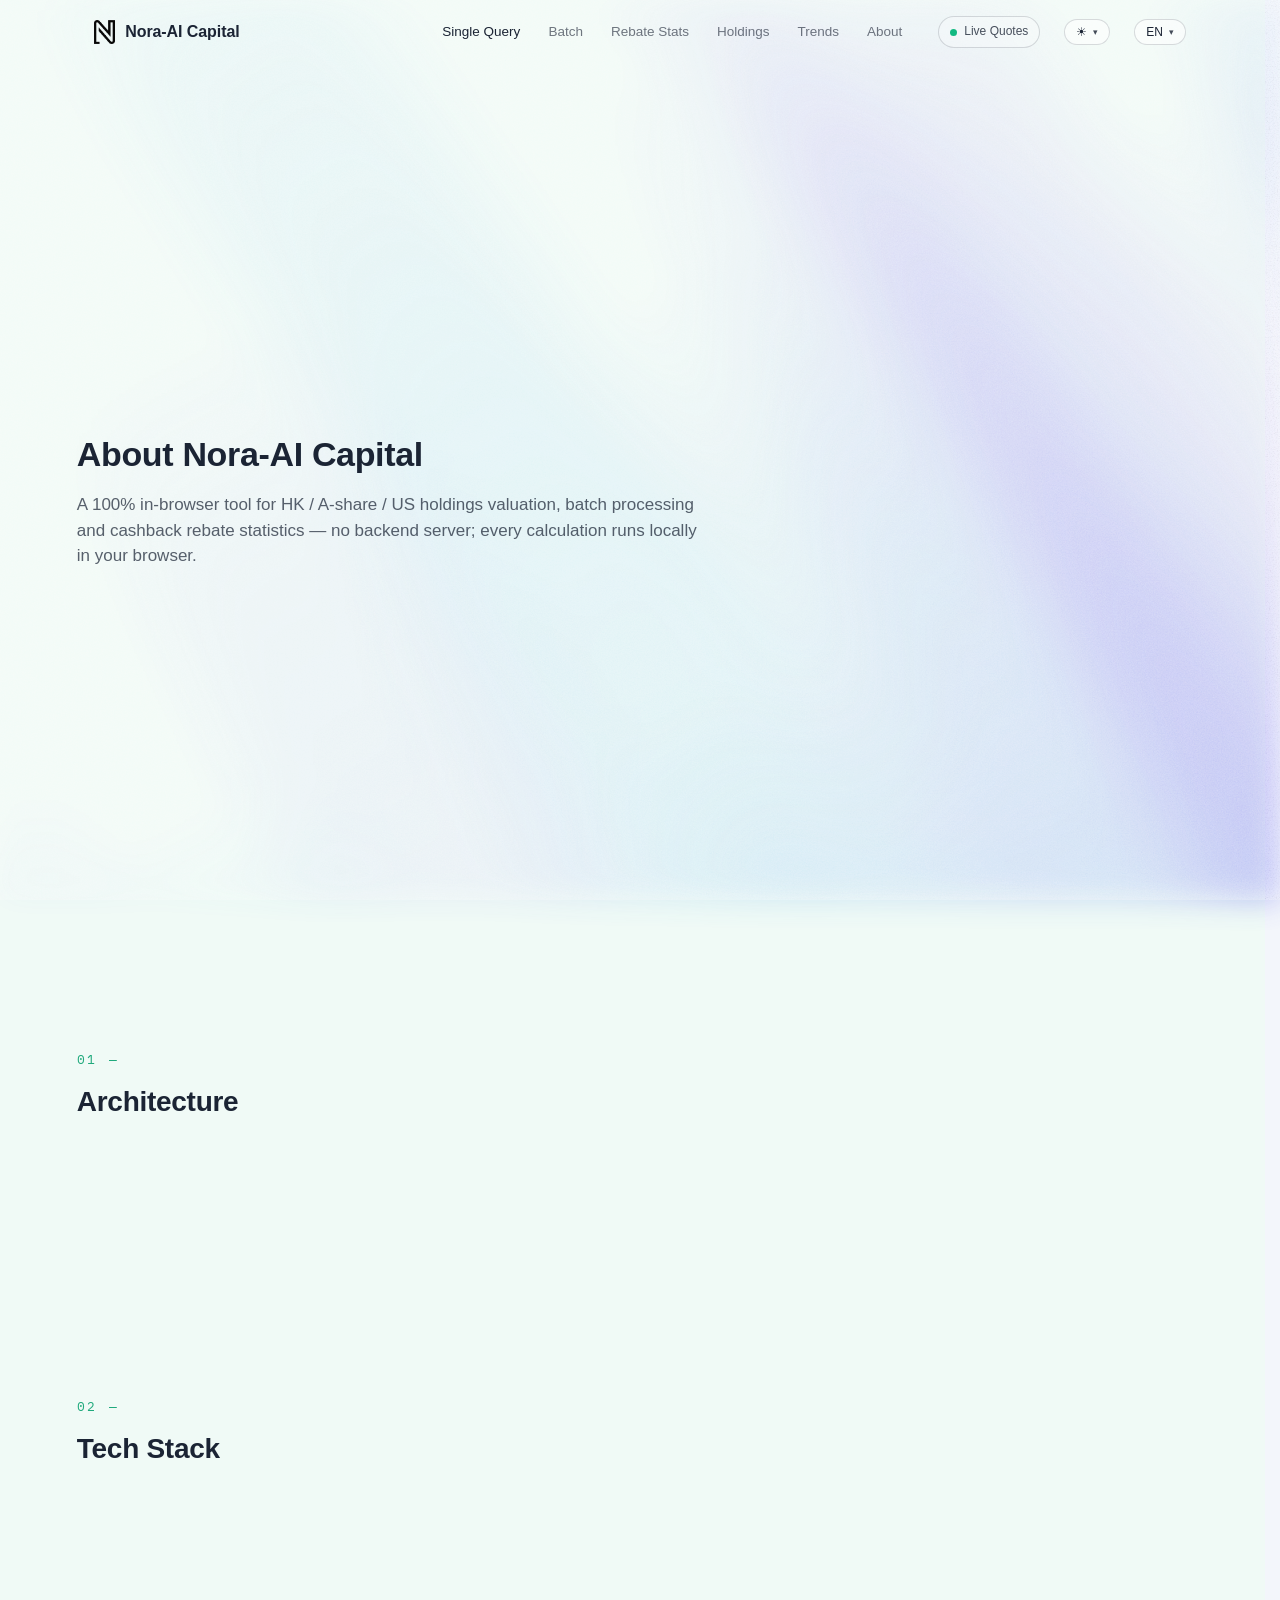
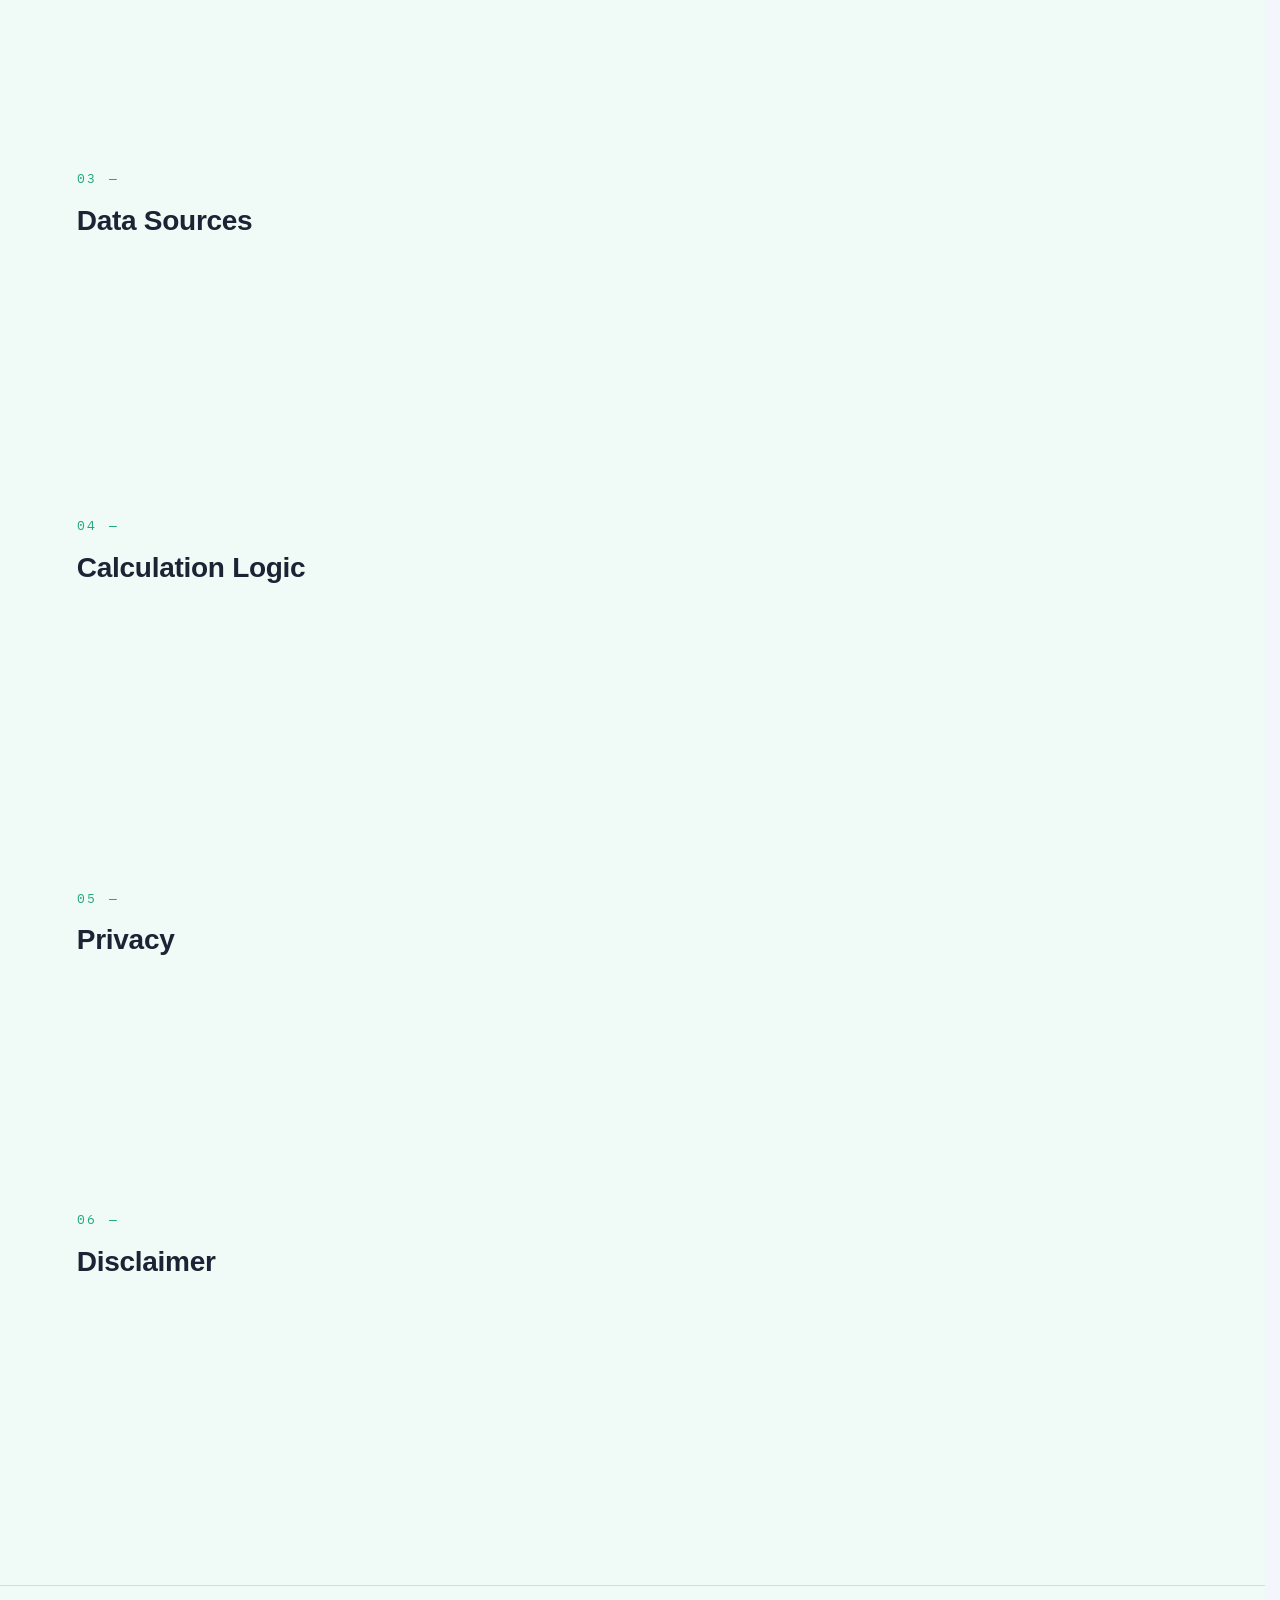
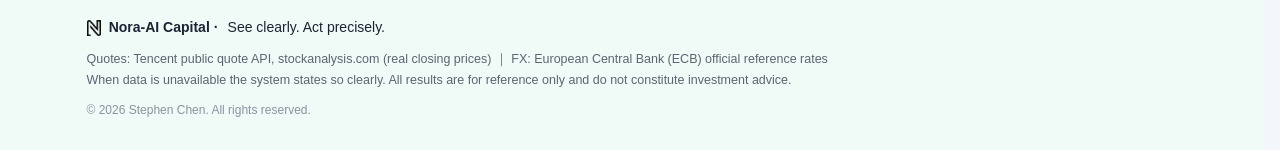
==== commit 959cfef7: "feat: 自訂日期選擇器（圓角矩形日期格＋圓角彈窗＋主題色高亮） 原生 input[type=date] 的彈窗無法用 CSS 樣式化，改為自訂 datepicker： - 三個日期欄位（單筆查詢/" ====
--- a/about.html
+++ b/about.html
@@ -41,7 +41,7 @@
     document.documentElement.setAttribute("data-theme", t);
   })();
 </script>
-<link rel="stylesheet" href="css/style.css?v=20260816p">
+<link rel="stylesheet" href="css/style.css?v=20260816q">
 <link rel="stylesheet" href="css/hero.css?v=20260816b">
 <style>
   /* 關於頁：光束動效背景＋大字報式滾動逐段顯現（無卡片） */
--- a/css/style.css
+++ b/css/style.css
@@ -1178,3 +1178,68 @@
 
 /* 白天表單的日期選擇器圖示等系統控件隨 color-scheme 自動適應 */
 html[data-theme="day"] option { background: #FFFFFF; color: #1B2434; }
+
+/* ═════════ 自訂日期選擇器（圓角彈窗＋圓角日期格＋主題色高亮） ═════════ */
+.date-pop {
+  position: fixed;
+  z-index: 300;
+  width: 288px;
+  padding: 12px;
+  border-radius: 16px;               /* 圓角彈窗 */
+  background: var(--menu-bg);
+  border: 1px solid var(--glass-border);
+  box-shadow: var(--shadow-lg);
+  font-family: var(--font-sans);
+  backdrop-filter: blur(20px) saturate(150%);
+  -webkit-backdrop-filter: blur(20px) saturate(150%);
+}
+.date-pop .dp-head {
+  display: flex;
+  align-items: center;
+  justify-content: space-between;
+  margin-bottom: 8px;
+}
+.date-pop .dp-title { font-size: 13px; font-weight: 600; color: var(--text); }
+.date-pop .dp-nav {
+  width: 26px; height: 26px;
+  border-radius: 8px;
+  background: transparent;
+  border: 1px solid var(--border-strong);
+  color: var(--text);
+  font-size: 14px;
+  cursor: pointer;
+  display: inline-flex; align-items: center; justify-content: center;
+  transition: border-color .15s, color .15s;
+}
+.date-pop .dp-nav:hover { border-color: var(--accent); color: var(--accent); }
+.date-pop .dp-week {
+  display: grid;
+  grid-template-columns: repeat(7, 1fr);
+  gap: 2px;
+  margin-bottom: 4px;
+}
+.date-pop .dp-week span { text-align: center; font-size: 10.5px; color: var(--faint); padding: 3px 0; }
+.date-pop .dp-grid { display: grid; grid-template-columns: repeat(7, 1fr); gap: 2px; }
+.date-pop .dp-cell {
+  height: 30px;
+  border-radius: 9px;                /* 圓角矩形日期格 */
+  border: 1px solid transparent;
+  background: transparent;
+  color: var(--text);
+  font-size: 12.5px;
+  cursor: pointer;
+  display: flex; align-items: center; justify-content: center;
+  transition: background .15s, border-color .15s;
+}
+.date-pop .dp-cell:hover { background: var(--glass-hover); border-color: var(--accent-line); }
+.date-pop .dp-cell.blank { visibility: hidden; pointer-events: none; }
+.date-pop .dp-cell.today { border-color: var(--accent); }
+.date-pop .dp-cell.selected {
+  background: var(--accent);         /* 主題色高亮 */
+  border-color: var(--accent);
+  color: #070B0A;
+  font-weight: 600;
+}
+@media (max-width: 639px) {
+  .date-pop { width: min(288px, calc(100vw - 24px)); }
+}
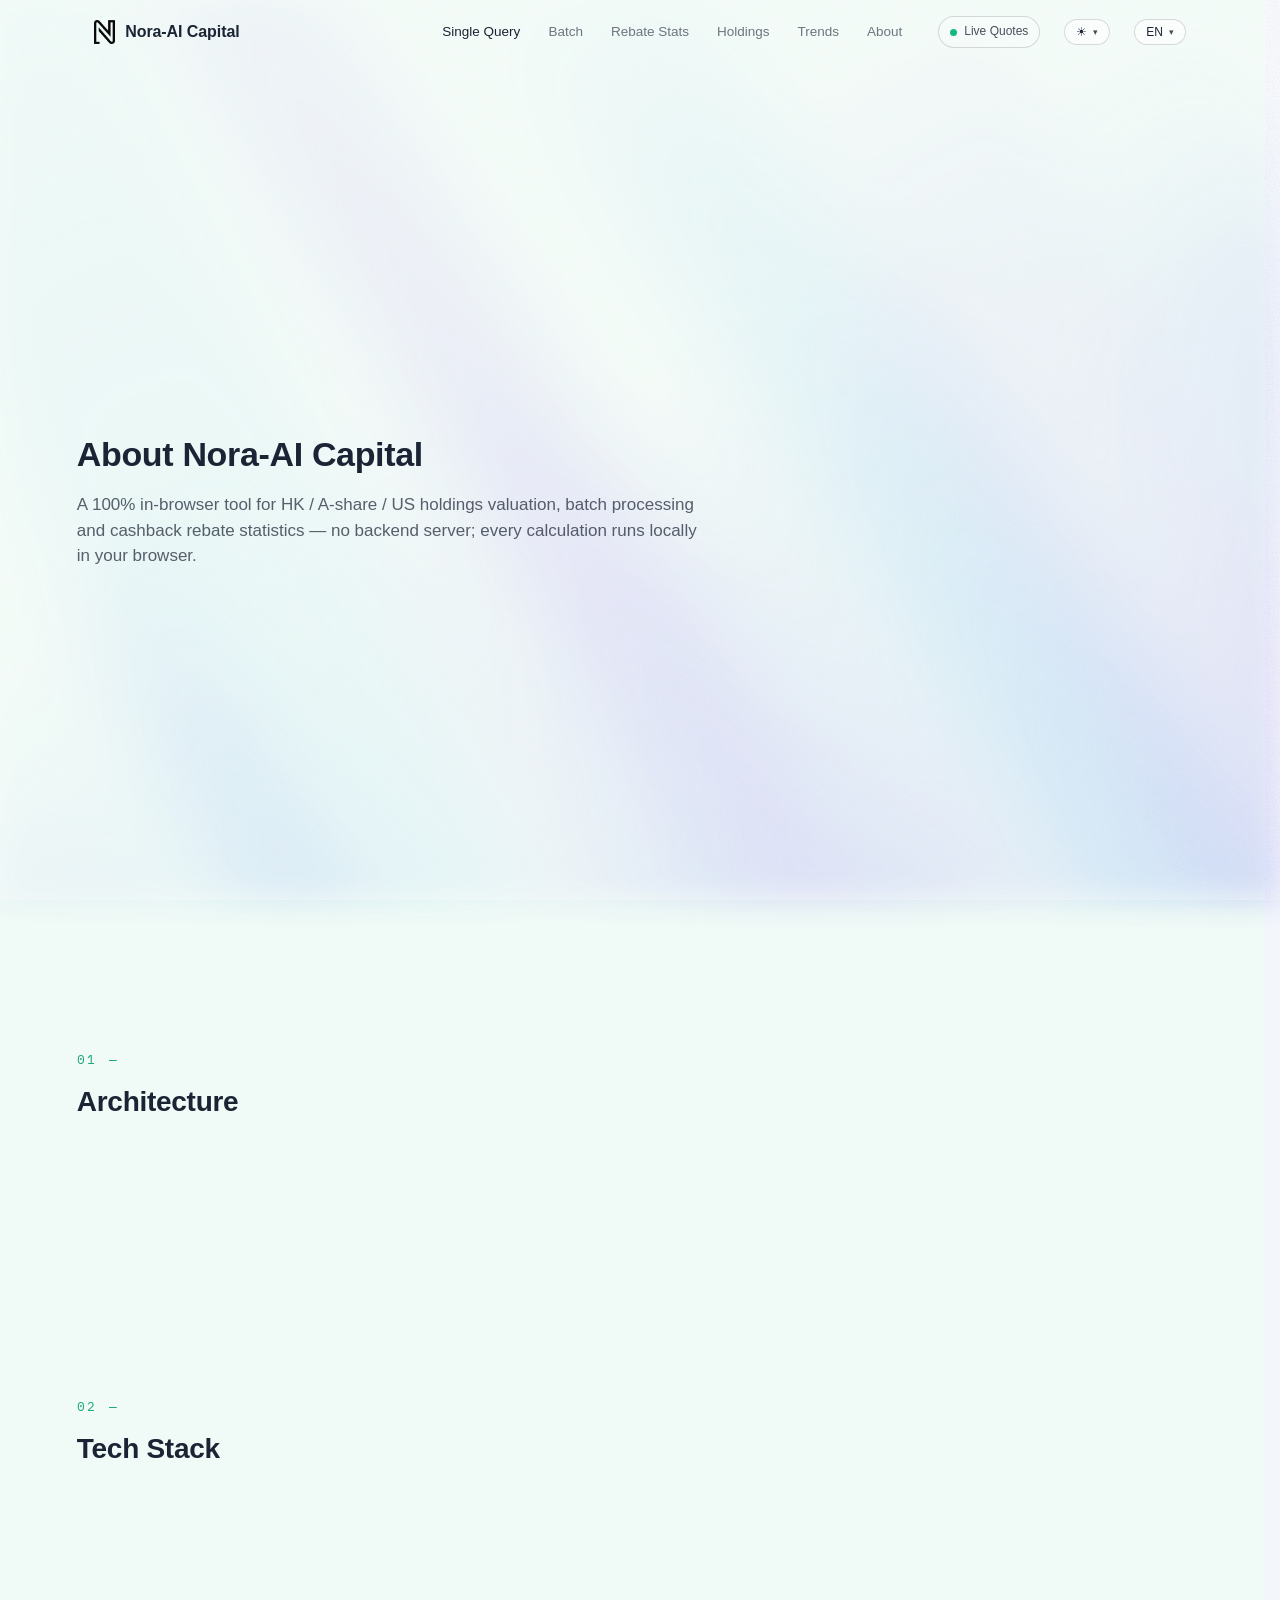
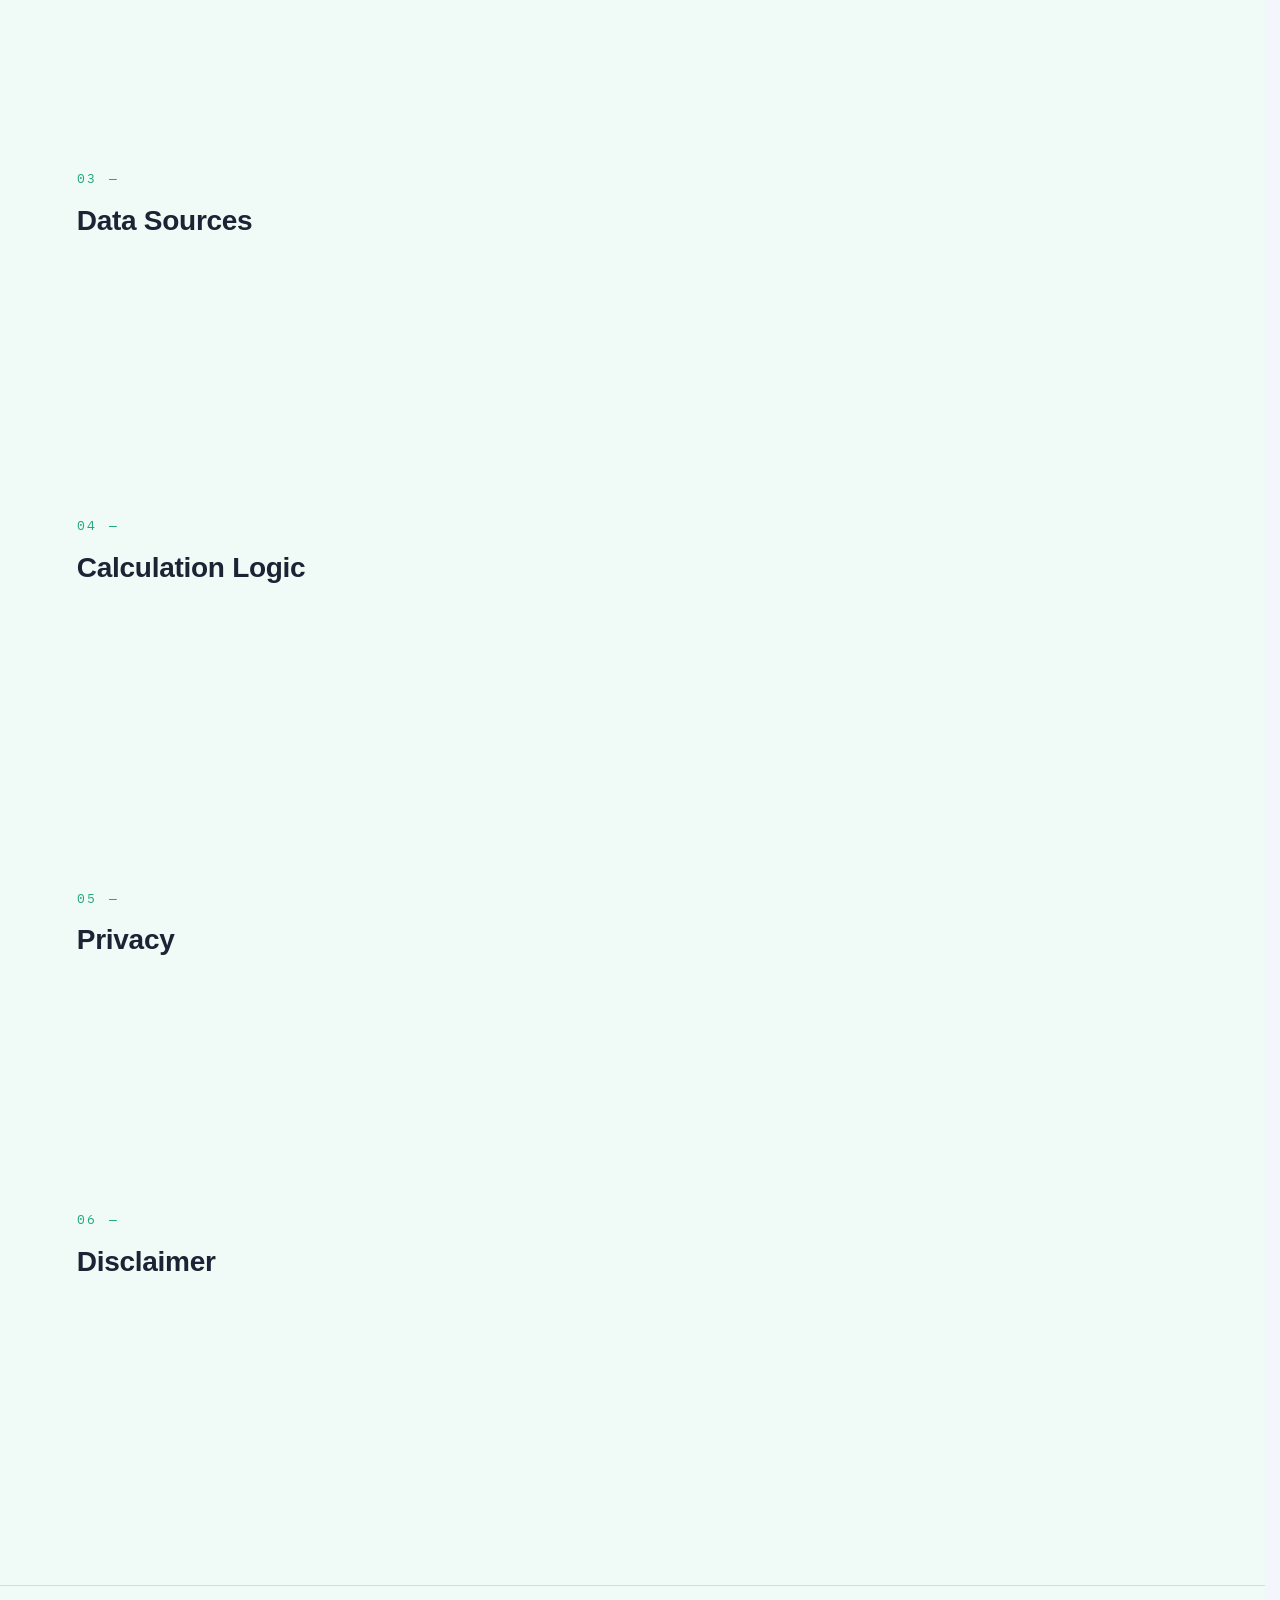
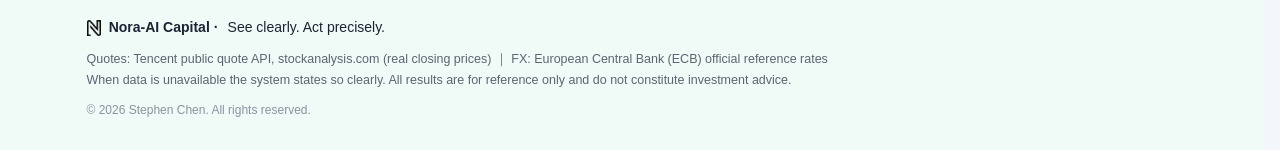
==== commit 7889da11: "fix/feat: 日期選擇器切月失效修正＋日曆 icon＋今天/清除按鈕 - 修正左右切月：點 ‹/› 後 render() 重繪會把被點按鈕移出 DOM，事件冒泡到   document 時被誤判" ====
--- a/about.html
+++ b/about.html
@@ -41,7 +41,7 @@
     document.documentElement.setAttribute("data-theme", t);
   })();
 </script>
-<link rel="stylesheet" href="css/style.css?v=20260816q">
+<link rel="stylesheet" href="css/style.css?v=20260816r">
 <link rel="stylesheet" href="css/hero.css?v=20260816b">
 <style>
   /* 關於頁：光束動效背景＋大字報式滾動逐段顯現（無卡片） */
@@ -259,9 +259,9 @@
   </div>
 </footer>
 
-<script src="js/locales/zh-Hant.js?v=20260816a"></script>
-<script src="js/locales/zh-Hans.js?v=20260816a"></script>
-<script src="js/locales/en.js?v=20260816a"></script>
+<script src="js/locales/zh-Hant.js?v=20260816b"></script>
+<script src="js/locales/zh-Hans.js?v=20260816b"></script>
+<script src="js/locales/en.js?v=20260816b"></script>
 <script src="js/i18n.js?v=20260816a"></script>
 <script src="js/theme.js?v=20260816g"></script>
 <script src="js/about.js?v=20260814aw"></script>
--- a/css/style.css
+++ b/css/style.css
@@ -1180,6 +1180,16 @@
 html[data-theme="day"] option { background: #FFFFFF; color: #1B2434; }
 
 /* ═════════ 自訂日期選擇器（圓角彈窗＋圓角日期格＋主題色高亮） ═════════ */
+.date-pick {
+  background-image: url("data:image/svg+xml,%3Csvg xmlns='http://www.w3.org/2000/svg' width='16' height='16' viewBox='0 0 24 24' fill='none' stroke='%238A93A0' stroke-width='1.8' stroke-linecap='round' stroke-linejoin='round'%3E%3Crect x='3' y='4' width='18' height='18' rx='2'/%3E%3Cline x1='16' y1='2' x2='16' y2='6'/%3E%3Cline x1='8' y1='2' x2='8' y2='6'/%3E%3Cline x1='3' y1='10' x2='21' y2='10'/%3E%3C/svg%3E");
+  background-repeat: no-repeat;
+  background-position: right 12px center;
+  padding-right: 36px;
+}
+/* 批量日期右側有鎖頭圖示，日曆 icon 往左挪 */
+.date-lock-wrap .date-pick {
+  background-position: right 36px center;
+}
 .date-pop {
   position: fixed;
   z-index: 300;
@@ -1240,6 +1250,29 @@
   color: #070B0A;
   font-weight: 600;
 }
+.date-pop .dp-foot {
+  display: flex;
+  gap: 8px;
+  margin-top: 10px;
+  border-top: 1px solid var(--glass-border-soft);
+  padding-top: 10px;
+}
+.date-pop .dp-action {
+  flex: 1;
+  height: 30px;
+  border-radius: 9px;
+  background: transparent;
+  border: 1px solid var(--border-strong);
+  color: var(--text);
+  font-size: 12px;
+  cursor: pointer;
+  transition: border-color .15s, color .15s, background .15s;
+}
+.date-pop .dp-action:hover {
+  border-color: var(--accent);
+  color: var(--accent);
+  background: var(--accent-soft);
+}
 @media (max-width: 639px) {
   .date-pop { width: min(288px, calc(100vw - 24px)); }
 }
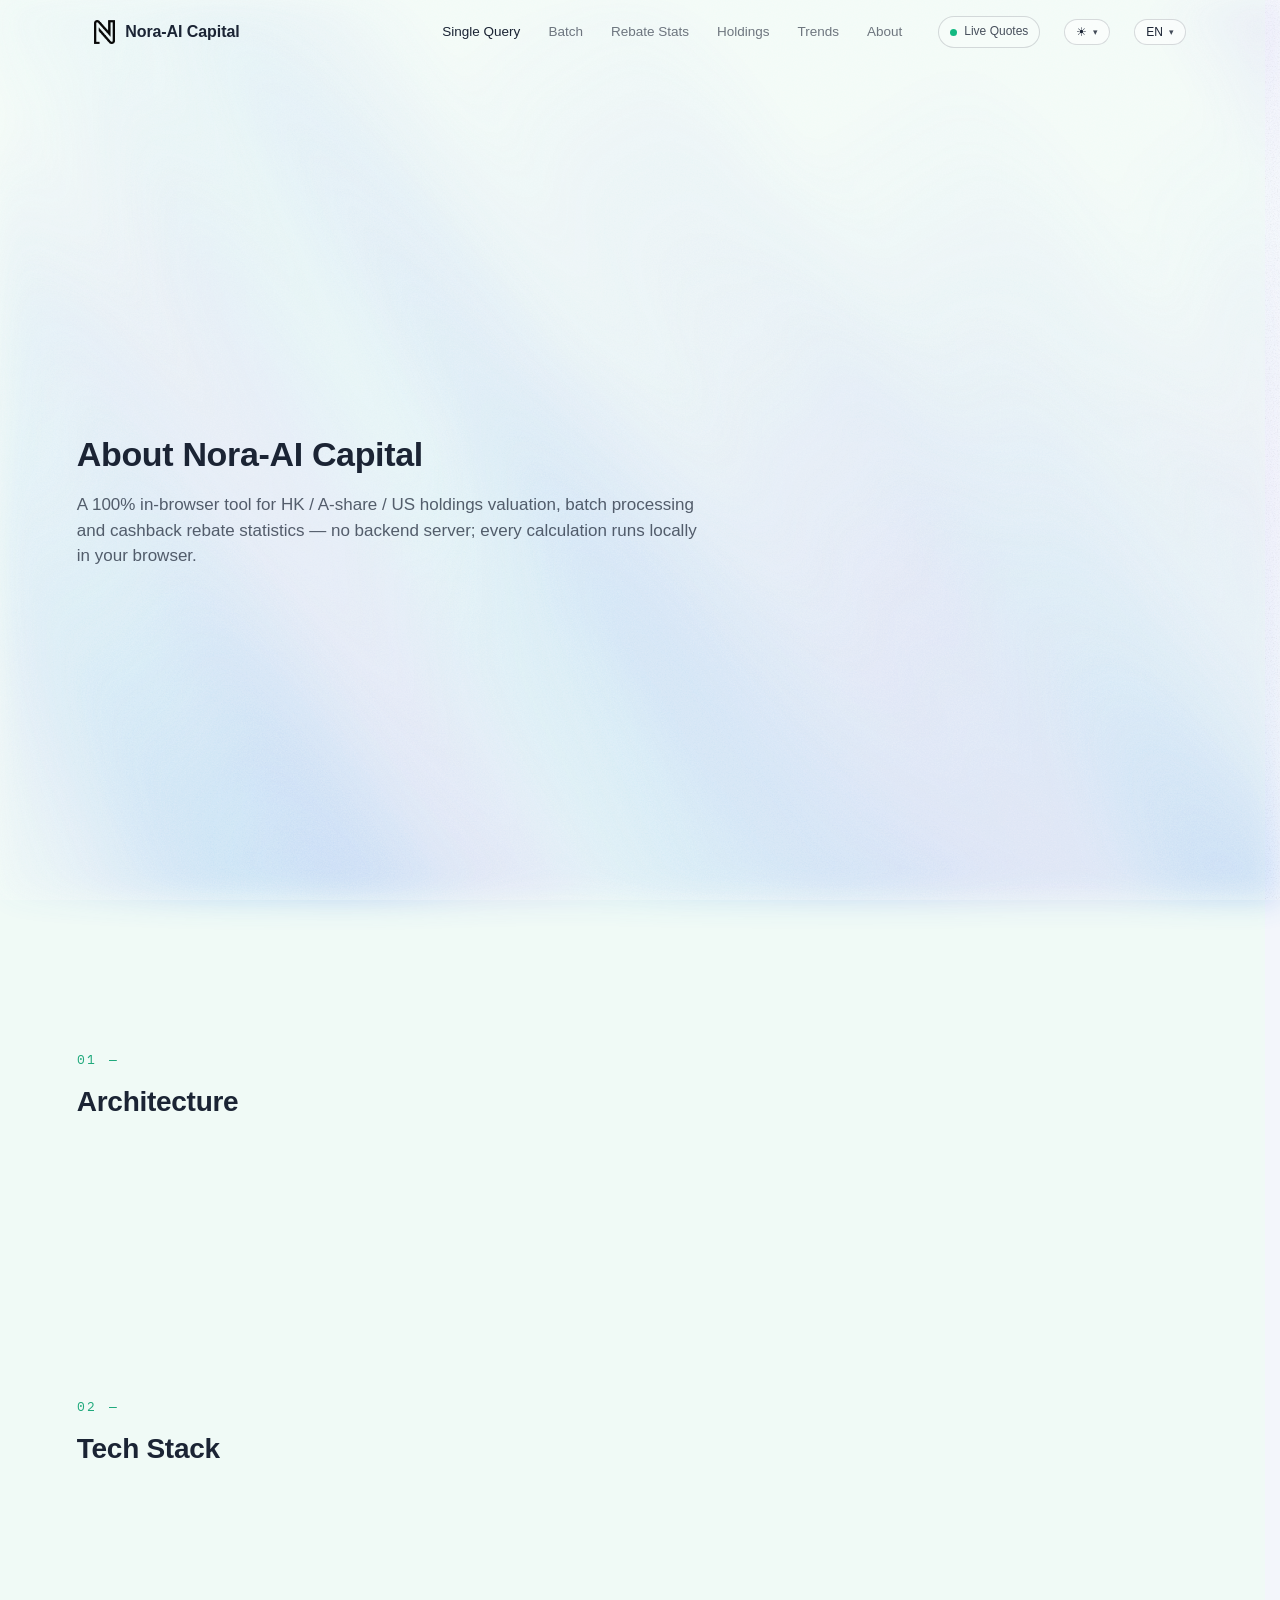
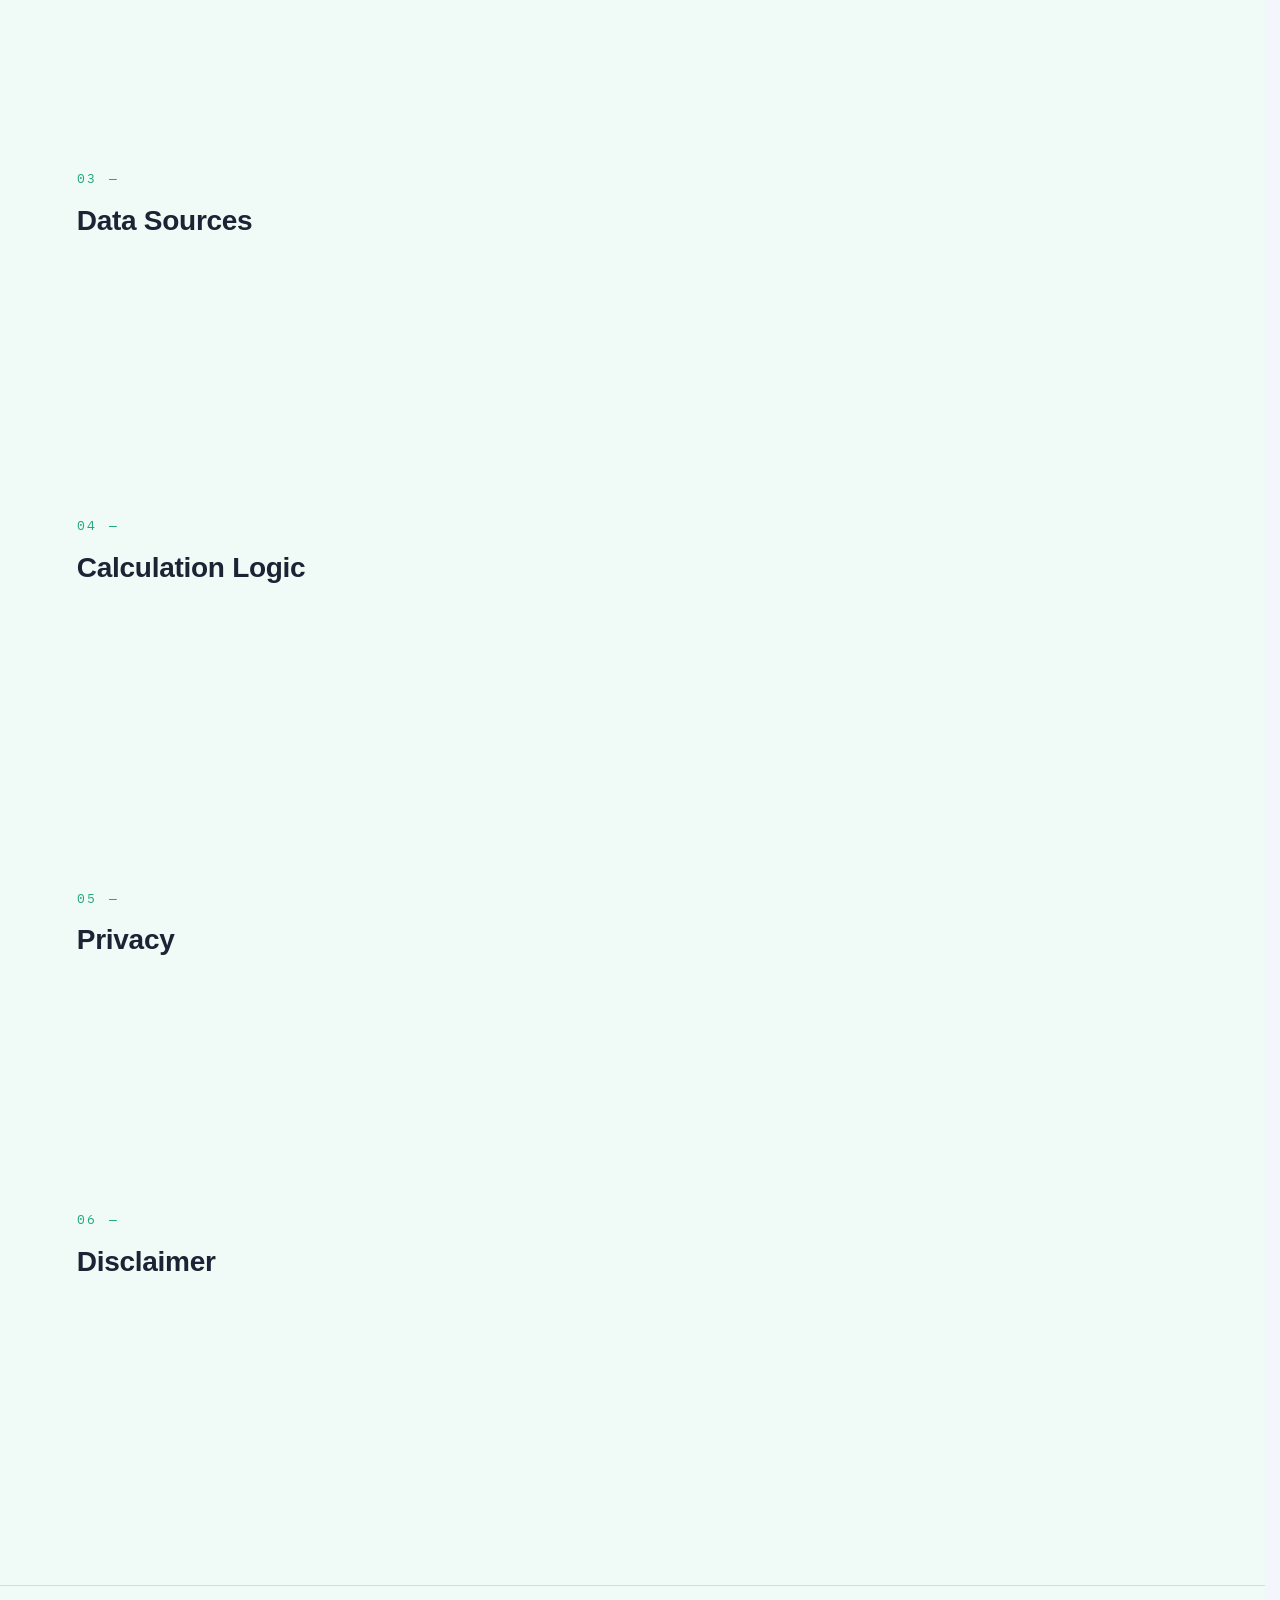
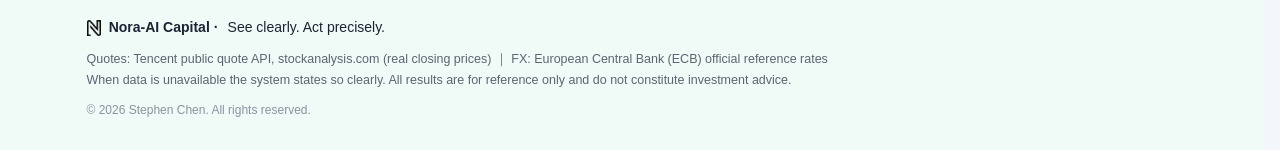
==== commit 222bb5c5: "feat: 日期選擇器切月時月份/年份標題加入 header 同款彈簧動效 舊標題上滑離開（dpTitleOut）、新標題從下方以 cubic-bezier(0.34,1.56,0.64,1) 彈簧進" ====
--- a/about.html
+++ b/about.html
@@ -41,7 +41,7 @@
     document.documentElement.setAttribute("data-theme", t);
   })();
 </script>
-<link rel="stylesheet" href="css/style.css?v=20260816r">
+<link rel="stylesheet" href="css/style.css?v=20260816s">
 <link rel="stylesheet" href="css/hero.css?v=20260816b">
 <style>
   /* 關於頁：光束動效背景＋大字報式滾動逐段顯現（無卡片） */
--- a/css/style.css
+++ b/css/style.css
@@ -1209,7 +1209,38 @@
   justify-content: space-between;
   margin-bottom: 8px;
 }
-.date-pop .dp-title { font-size: 13px; font-weight: 600; color: var(--text); }
+.date-pop .dp-title {
+  position: relative;
+  height: 18px;
+  min-width: 0;
+  overflow: hidden;
+  font-size: 13px; font-weight: 600; color: var(--text);
+}
+.date-pop .dp-title-txt {
+  position: absolute;
+  left: 0; right: 0; top: 0;
+  display: block;
+  white-space: nowrap;
+}
+/* 與 header 章節跳動同款：舊標題上滑離開、新標題從下方彈簧進場 */
+.date-pop .dp-title-in {
+  transform: translateY(120%);
+  animation: dpTitleIn 0.5s cubic-bezier(0.34, 1.56, 0.64, 1) forwards;
+}
+.date-pop .dp-title-out {
+  animation: dpTitleOut 0.4s cubic-bezier(0.16, 1, 0.3, 1) forwards;
+}
+@keyframes dpTitleIn {
+  from { transform: translateY(120%); }
+  to   { transform: translateY(0); }
+}
+@keyframes dpTitleOut {
+  from { transform: translateY(0); }
+  to   { transform: translateY(-120%); }
+}
+@media (prefers-reduced-motion: reduce) {
+  .date-pop .dp-title-txt { animation: none !important; transform: none !important; }
+}
 .date-pop .dp-nav {
   width: 26px; height: 26px;
   border-radius: 8px;
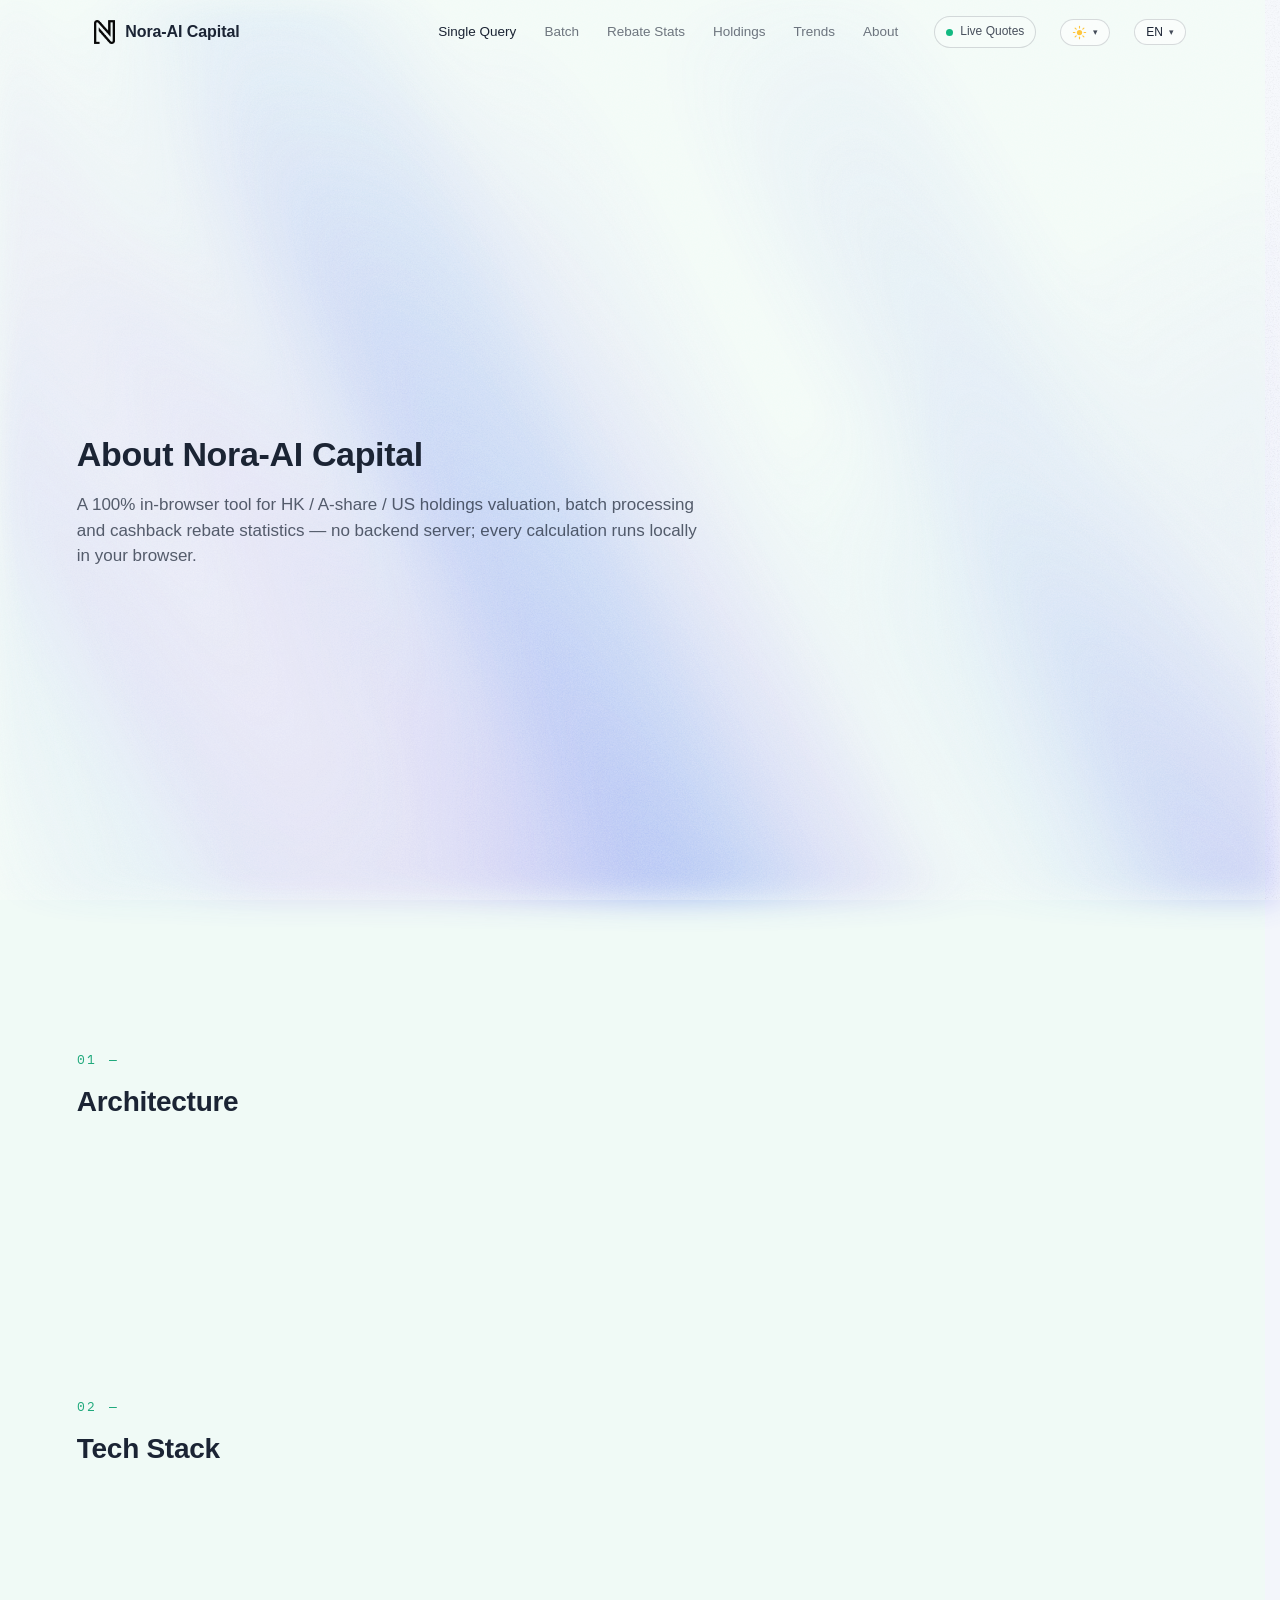
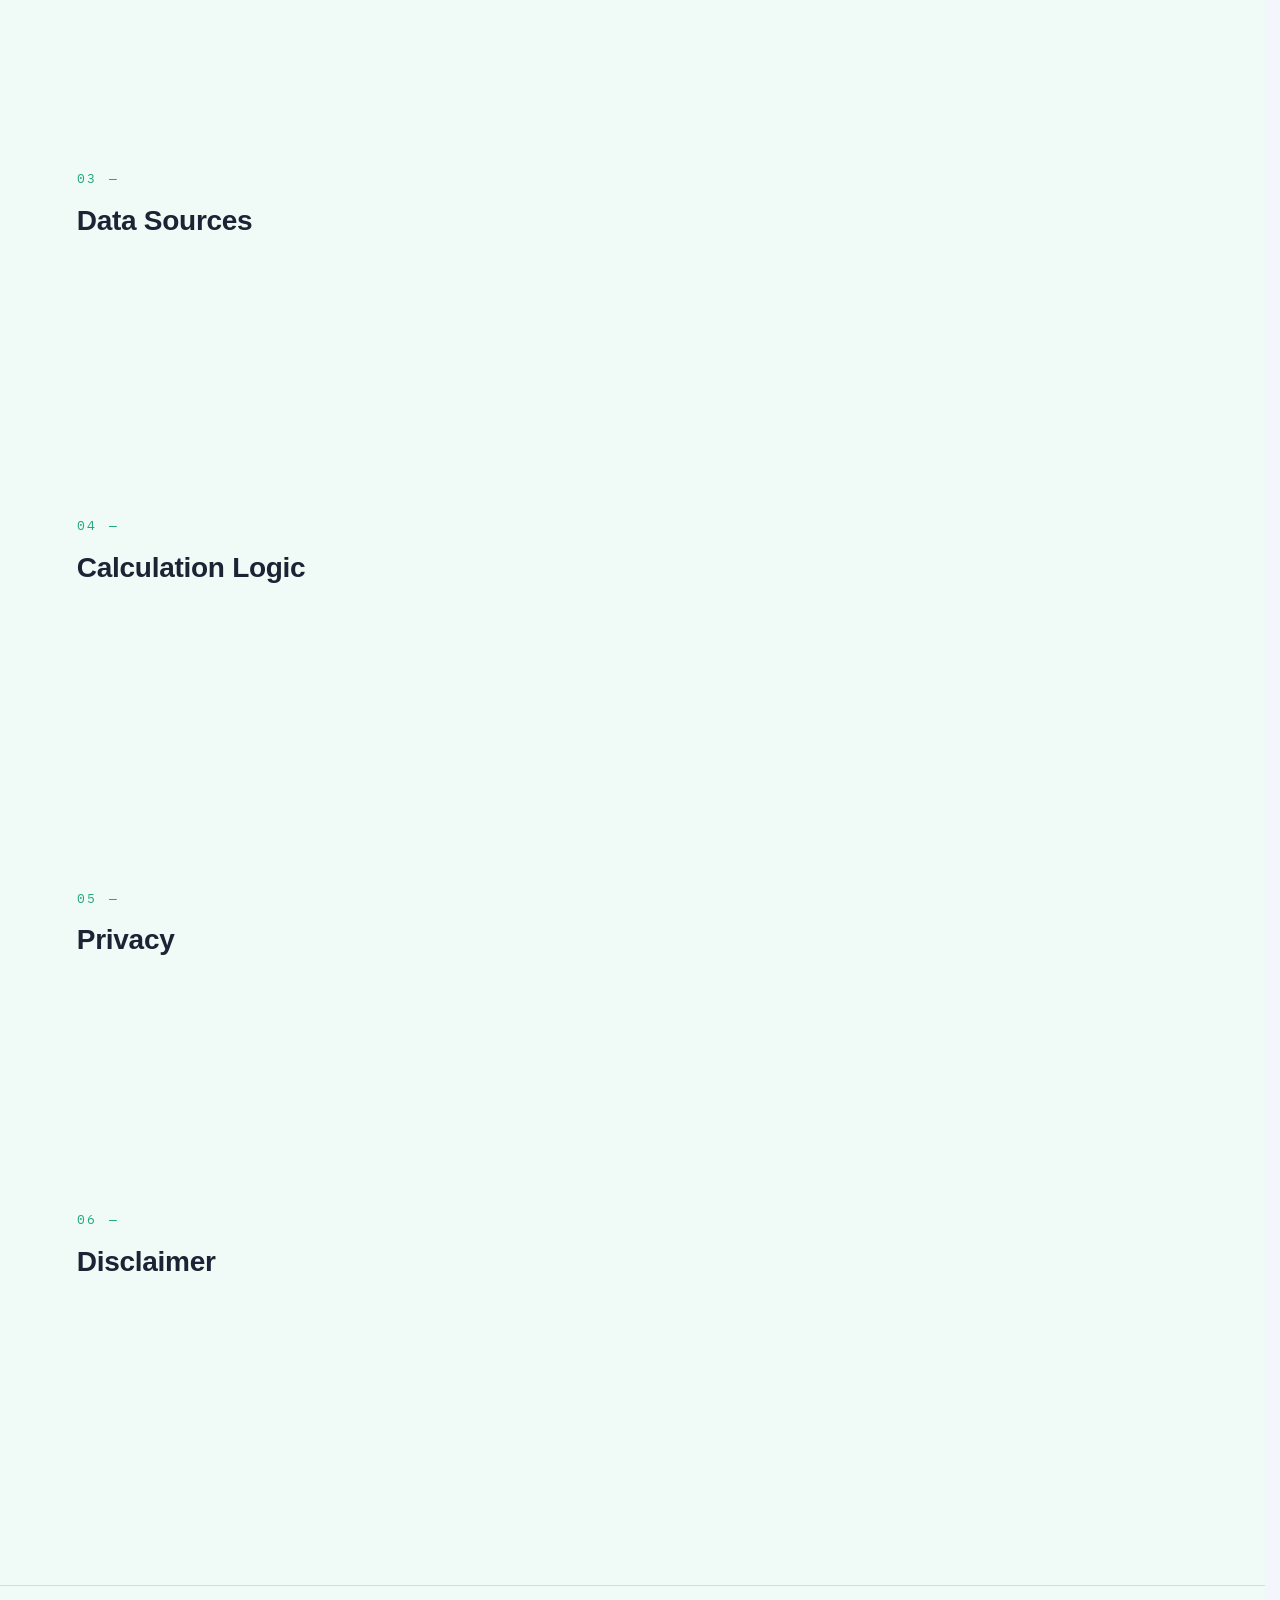
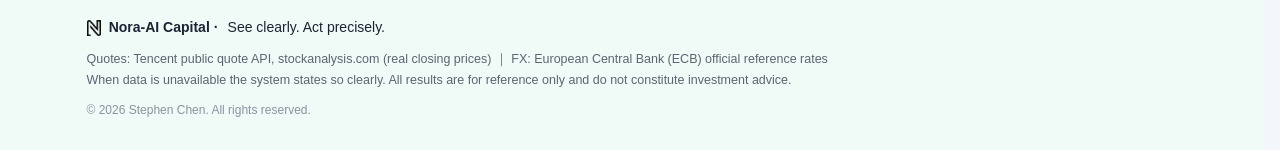
==== commit a97698ee: "feat: slogan 主題色聚光＋日曆月份獨立跳動＋主題色圖示與日曆 icon - hero slogan 改為主題綠聚光（鼠標附近文字漸變主題色），移除 difference 反相 - 主題按鈕" ====
--- a/about.html
+++ b/about.html
@@ -41,7 +41,7 @@
     document.documentElement.setAttribute("data-theme", t);
   })();
 </script>
-<link rel="stylesheet" href="css/style.css?v=20260816s">
+<link rel="stylesheet" href="css/style.css?v=20260816w">
 <link rel="stylesheet" href="css/hero.css?v=20260816b">
 <style>
   /* 關於頁：光束動效背景＋大字報式滾動逐段顯現（無卡片） */
@@ -263,7 +263,7 @@
 <script src="js/locales/zh-Hans.js?v=20260816b"></script>
 <script src="js/locales/en.js?v=20260816b"></script>
 <script src="js/i18n.js?v=20260816a"></script>
-<script src="js/theme.js?v=20260816g"></script>
+<script src="js/theme.js?v=20260816h"></script>
 <script src="js/about.js?v=20260814aw"></script>
 <script src="js/hero-menu.js?v=20260814az"></script>
 </body>
--- a/css/style.css
+++ b/css/style.css
@@ -236,6 +236,8 @@
 .lang-btn:hover { background: var(--glass-active); border-color: var(--nav-border-hi); }
 .lang-btn:active { transform: translateY(1px); }
 .lang-btn .caret { font-size: 9px; opacity: .82; line-height: 1; }
+.theme-current { display: inline-flex; align-items: center; justify-content: center; line-height: 1; }
+.theme-current svg { width: 15px; height: 15px; display: block; }
 .lang-menu {
   position: absolute; top: calc(100% + 9px); right: 0;
   min-width: 138px; margin: 0; padding: 6px; list-style: none;
@@ -1181,10 +1183,15 @@
 
 /* ═════════ 自訂日期選擇器（圓角彈窗＋圓角日期格＋主題色高亮） ═════════ */
 .date-pick {
-  background-image: url("data:image/svg+xml,%3Csvg xmlns='http://www.w3.org/2000/svg' width='16' height='16' viewBox='0 0 24 24' fill='none' stroke='%238A93A0' stroke-width='1.8' stroke-linecap='round' stroke-linejoin='round'%3E%3Crect x='3' y='4' width='18' height='18' rx='2'/%3E%3Cline x1='16' y1='2' x2='16' y2='6'/%3E%3Cline x1='8' y1='2' x2='8' y2='6'/%3E%3Cline x1='3' y1='10' x2='21' y2='10'/%3E%3C/svg%3E");
+  background-image: url("data:image/svg+xml,%3Csvg xmlns='http://www.w3.org/2000/svg' width='17' height='17' viewBox='0 0 24 24' fill='none' stroke='%235ED29C' stroke-width='1.9' stroke-linecap='round' stroke-linejoin='round'%3E%3Crect x='3' y='4' width='18' height='18' rx='2'/%3E%3Cline x1='16' y1='2' x2='16' y2='6'/%3E%3Cline x1='8' y1='2' x2='8' y2='6'/%3E%3Cline x1='3' y1='10' x2='21' y2='10'/%3E%3C/svg%3E");
   background-repeat: no-repeat;
   background-position: right 12px center;
-  padding-right: 36px;
+  background-size: 17px 17px;
+  padding-right: 38px;
+}
+/* 白天主題：calendar icon 換深綠色，淺底上依然清楚 */
+html[data-theme="day"] .date-pick {
+  background-image: url("data:image/svg+xml,%3Csvg xmlns='http://www.w3.org/2000/svg' width='17' height='17' viewBox='0 0 24 24' fill='none' stroke='%231FA97C' stroke-width='1.9' stroke-linecap='round' stroke-linejoin='round'%3E%3Crect x='3' y='4' width='18' height='18' rx='2'/%3E%3Cline x1='16' y1='2' x2='16' y2='6'/%3E%3Cline x1='8' y1='2' x2='8' y2='6'/%3E%3Cline x1='3' y1='10' x2='21' y2='10'/%3E%3C/svg%3E");
 }
 /* 批量日期右側有鎖頭圖示，日曆 icon 往左挪 */
 .date-lock-wrap .date-pick {
@@ -1211,32 +1218,49 @@
 }
 .date-pop .dp-title {
   position: relative;
+  flex: 1 1 auto;                  /* 佔滿導覽鈕之間的中間區塊，避免寬度塌縮成 0 */
+  text-align: center;
   height: 18px;
   min-width: 0;
   overflow: hidden;
+  line-height: 18px;               /* 與容器同高，文字垂直置中且不裁切 */
   font-size: 13px; font-weight: 600; color: var(--text);
 }
+/* 年份與月份各自一個可裁剪小盒：平常只跳月份，跨年時才連年份一起跳 */
+.date-pop .dp-title-year,
+.date-pop .dp-title-month {
+  position: relative;
+  display: inline-block;
+  vertical-align: top;
+  height: 18px;
+  overflow: hidden;
+  line-height: 18px;
+}
 .date-pop .dp-title-txt {
+  display: block;
+  white-space: nowrap;
+}
+/* 與 header 章節跳動同款：舊標題上滑離開、新標題從下方彈簧進場。
+   底色狀態一律可見（in: translateY(0)／out: opacity:0），動畫只用
+   backwards 填充做增強；即使動畫沒跑（或瀏覽器沒重跑動畫），
+   月份年份也永遠不會被 overflow:hidden 藏住。 */
+.date-pop .dp-title-out {
   position: absolute;
   left: 0; right: 0; top: 0;
-  display: block;
-  white-space: nowrap;
-}
-/* 與 header 章節跳動同款：舊標題上滑離開、新標題從下方彈簧進場 */
+  opacity: 0;
+  animation: dpTitleOut 0.4s cubic-bezier(0.16, 1, 0.3, 1) backwards;
+}
 .date-pop .dp-title-in {
-  transform: translateY(120%);
-  animation: dpTitleIn 0.5s cubic-bezier(0.34, 1.56, 0.64, 1) forwards;
-}
-.date-pop .dp-title-out {
-  animation: dpTitleOut 0.4s cubic-bezier(0.16, 1, 0.3, 1) forwards;
+  transform: translateY(0);
+  animation: dpTitleIn 0.5s cubic-bezier(0.34, 1.56, 0.64, 1) backwards;
 }
 @keyframes dpTitleIn {
   from { transform: translateY(120%); }
   to   { transform: translateY(0); }
 }
 @keyframes dpTitleOut {
-  from { transform: translateY(0); }
-  to   { transform: translateY(-120%); }
+  from { opacity: 1; transform: translateY(0); }
+  to   { opacity: 0; transform: translateY(-120%); }
 }
 @media (prefers-reduced-motion: reduce) {
   .date-pop .dp-title-txt { animation: none !important; transform: none !important; }
--- a/css/hero.css
+++ b/css/hero.css
@@ -556,3 +556,32 @@
 }
 html[data-theme="day"] .m-cta { border-color: rgba(27, 36, 52, 0.26); }
 html[data-theme="day"] .nav__toggle .bar { background: #1B2434; }
+
+/* ══════════════════════════════════════════════════════════════════════
+ * slogan 主題色聚光（取代原本 difference 反相）
+ * 文字以 radial-gradient 著色：鼠標附近（--cx / --cy，由 cursor-effect.js
+ * 每幀更新）轉為主題綠，向外漸變回原色；不反相、不蓋住文字。
+ * 瀏覽器不支援 background-clip:text 時回退為純色文字。
+ * ══════════════════════════════════════════════════════════════════════ */
+.hc-slogan {
+  --cx: -200%;
+  --cy: -200%;
+}
+@supports ((-webkit-background-clip: text) or (background-clip: text)) {
+  .hc-slogan {
+    background-image: radial-gradient(
+      circle 120px at var(--cx) var(--cy),
+      var(--hc-accent, #5ED29C) 0%,
+      var(--hc-accent, #5ED29C) 30%,
+      var(--hc-text, #FFFFFF) 74%
+    );
+    -webkit-background-clip: text;
+    background-clip: text;
+    -webkit-text-fill-color: transparent;
+    color: transparent;
+  }
+  .hc-dot {
+    color: var(--hc-accent, #5ED29C);
+    -webkit-text-fill-color: var(--hc-accent, #5ED29C);   /* 保留句號的固定主題綠，不被聚光覆蓋 */
+  }
+}
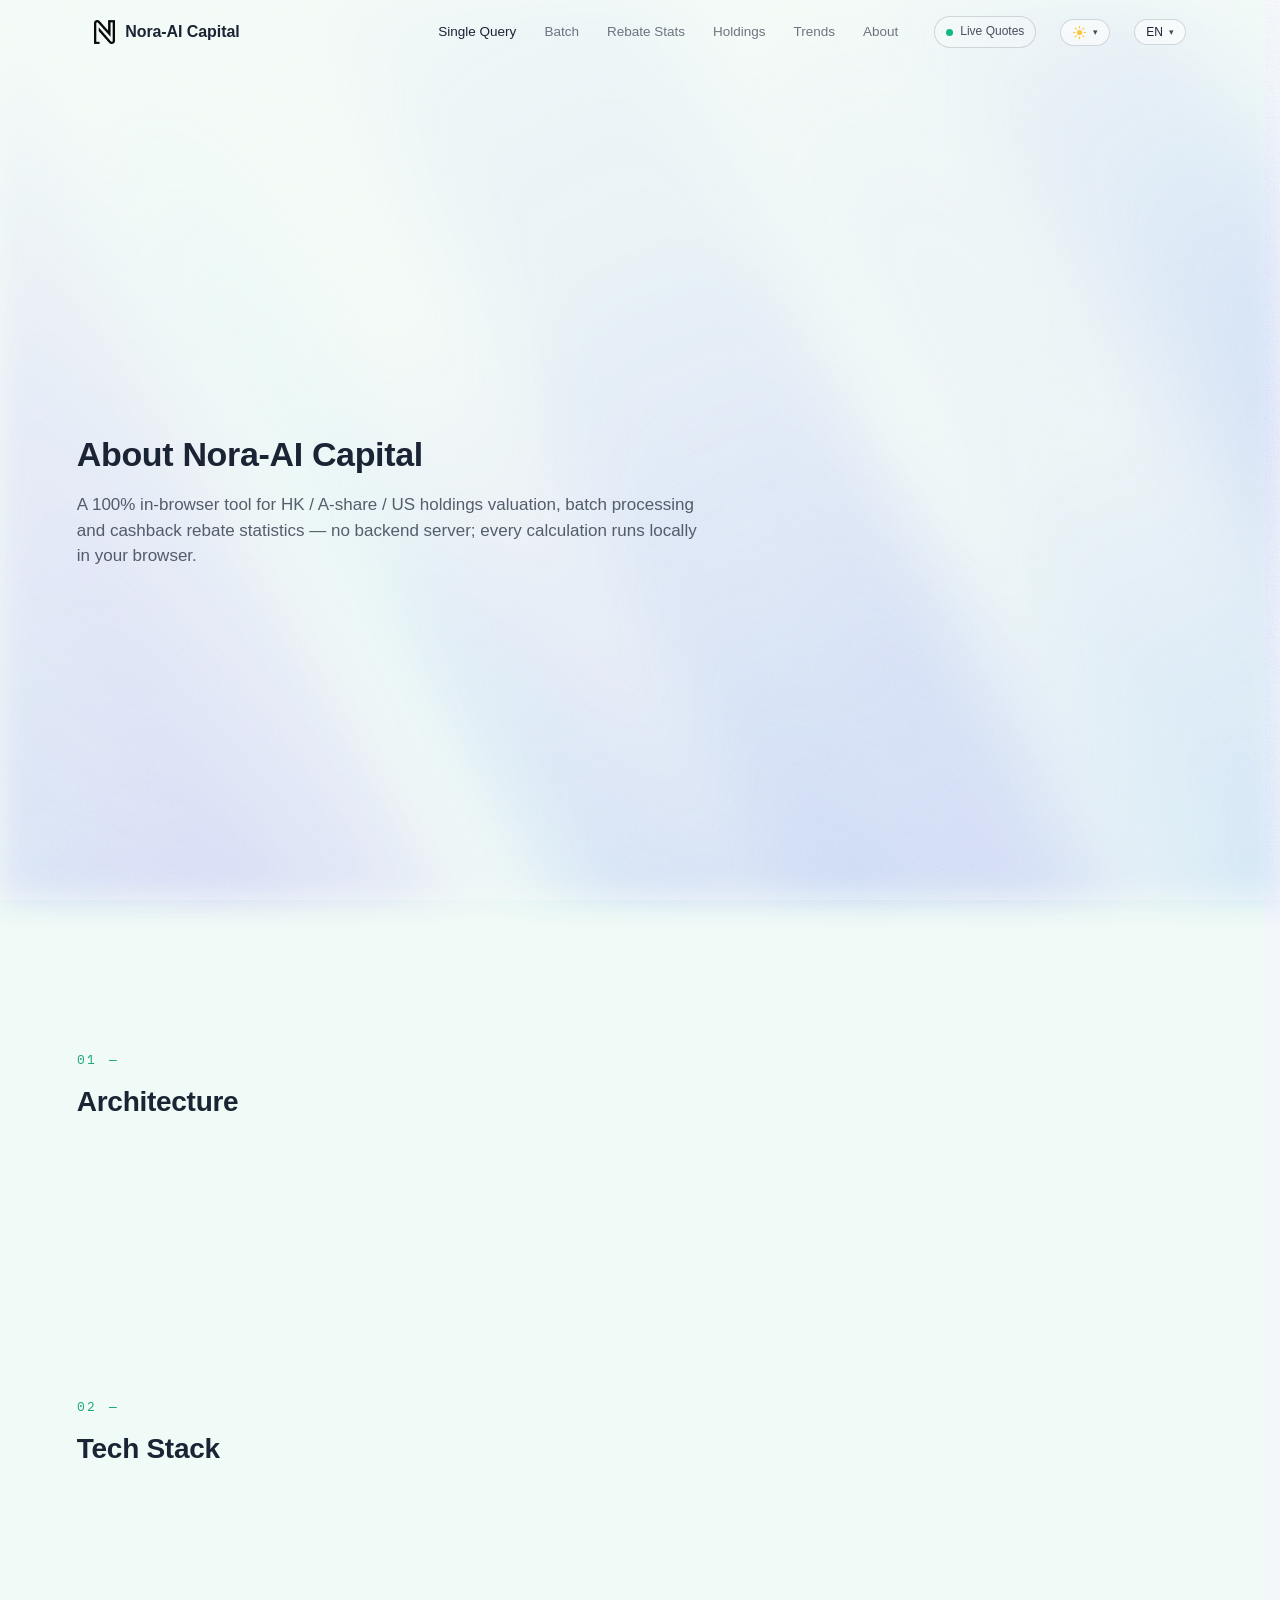
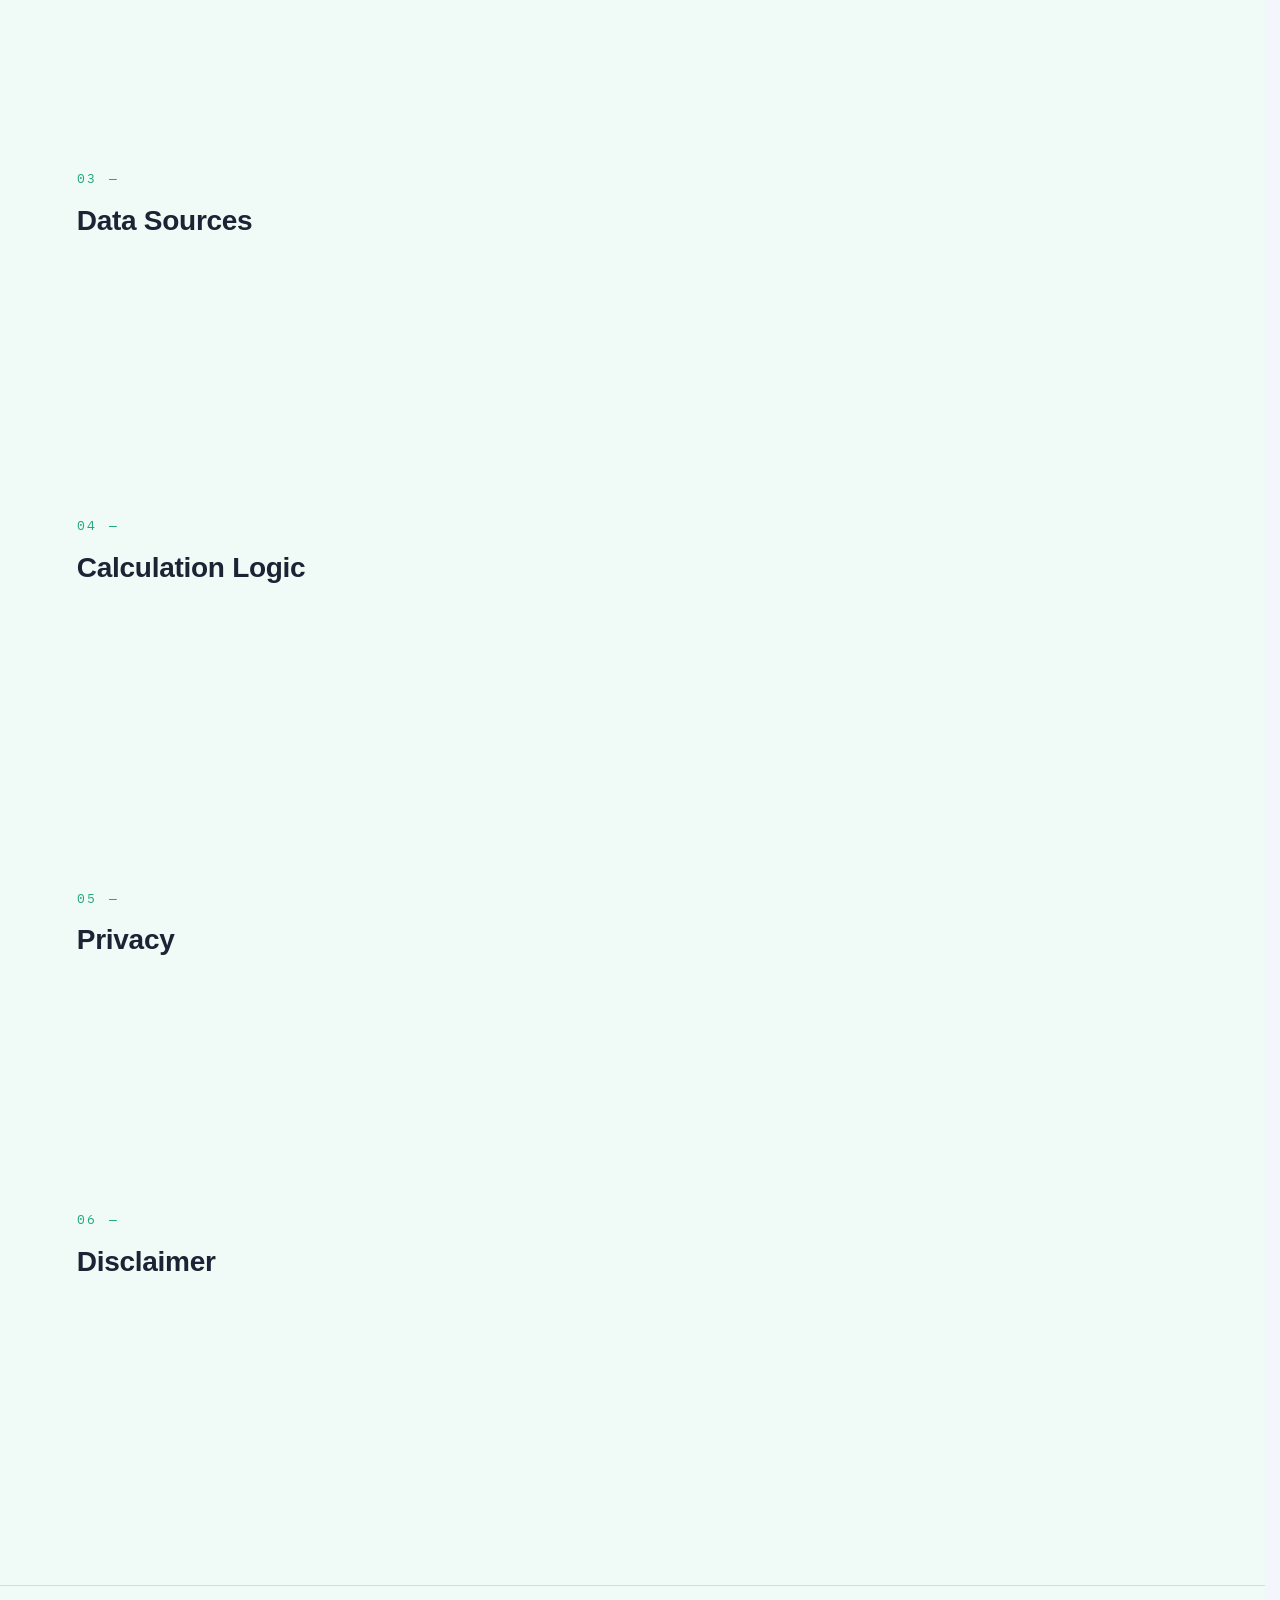
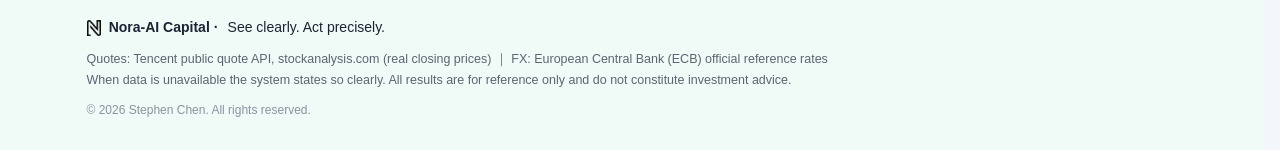
==== commit 5b20ec34: "fix: 日曆 icon 改為 inline SVG＋hero 標語 descender 截斷修復 - 日期輸入框 icon 由 CSS background data-URI 改為真實 inline" ====
--- a/about.html
+++ b/about.html
@@ -41,7 +41,7 @@
     document.documentElement.setAttribute("data-theme", t);
   })();
 </script>
-<link rel="stylesheet" href="css/style.css?v=20260816w">
+<link rel="stylesheet" href="css/style.css?v=20260816y">
 <link rel="stylesheet" href="css/hero.css?v=20260816b">
 <style>
   /* 關於頁：光束動效背景＋大字報式滾動逐段顯現（無卡片） */
--- a/css/style.css
+++ b/css/style.css
@@ -1182,21 +1182,24 @@
 html[data-theme="day"] option { background: #FFFFFF; color: #1B2434; }
 
 /* ═════════ 自訂日期選擇器（圓角彈窗＋圓角日期格＋主題色高亮） ═════════ */
-.date-pick {
-  background-image: url("data:image/svg+xml,%3Csvg xmlns='http://www.w3.org/2000/svg' width='17' height='17' viewBox='0 0 24 24' fill='none' stroke='%235ED29C' stroke-width='1.9' stroke-linecap='round' stroke-linejoin='round'%3E%3Crect x='3' y='4' width='18' height='18' rx='2'/%3E%3Cline x1='16' y1='2' x2='16' y2='6'/%3E%3Cline x1='8' y1='2' x2='8' y2='6'/%3E%3Cline x1='3' y1='10' x2='21' y2='10'/%3E%3C/svg%3E");
-  background-repeat: no-repeat;
-  background-position: right 12px center;
-  background-size: 17px 17px;
-  padding-right: 38px;
-}
-/* 白天主題：calendar icon 換深綠色，淺底上依然清楚 */
-html[data-theme="day"] .date-pick {
-  background-image: url("data:image/svg+xml,%3Csvg xmlns='http://www.w3.org/2000/svg' width='17' height='17' viewBox='0 0 24 24' fill='none' stroke='%231FA97C' stroke-width='1.9' stroke-linecap='round' stroke-linejoin='round'%3E%3Crect x='3' y='4' width='18' height='18' rx='2'/%3E%3Cline x1='16' y1='2' x2='16' y2='6'/%3E%3Cline x1='8' y1='2' x2='8' y2='6'/%3E%3Cline x1='3' y1='10' x2='21' y2='10'/%3E%3C/svg%3E");
+/* 日曆 icon 改用真實 inline SVG（.date-ico），不再依賴 CSS background 的
+   data-URI SVG（WebKit 對其縮放/重複渲染不穩定）。
+   顏色用 currentColor = var(--accent)，日夜主題自動切換。 */
+input.date-pick { padding-right: 38px; }   /* 讓文字不與右側 icon 重疊 */
+.date-wrap { position: relative; }
+.date-ico {
+  position: absolute;
+  right: 13px;
+  top: 50%;
+  transform: translateY(-50%);
+  width: 17px;
+  height: 17px;
+  color: var(--accent);
+  pointer-events: none;
+  z-index: 1;
 }
 /* 批量日期右側有鎖頭圖示，日曆 icon 往左挪 */
-.date-lock-wrap .date-pick {
-  background-position: right 36px center;
-}
+.date-lock-wrap .date-ico { right: 42px; }
 .date-pop {
   position: fixed;
   z-index: 300;
--- a/css/hero.css
+++ b/css/hero.css
@@ -569,6 +569,11 @@
 }
 @supports ((-webkit-background-clip: text) or (background-clip: text)) {
   .hc-slogan {
+    /* WebKit 的 background-clip:text 會把超出元素盒的 glyph（p/y 的 descender、
+       斜體 ascender）裁掉；上下加 padding 擴大裁切盒，文字不再截斷。
+       用 vw 而非 em（em 會以容器 16px 計算，跟不上 72px 標語的字級）。 */
+    padding-top: clamp(7px, 1.1vw, 13px);
+    padding-bottom: clamp(8px, 1.2vw, 14px);
     background-image: radial-gradient(
       circle 120px at var(--cx) var(--cy),
       var(--hc-accent, #5ED29C) 0%,
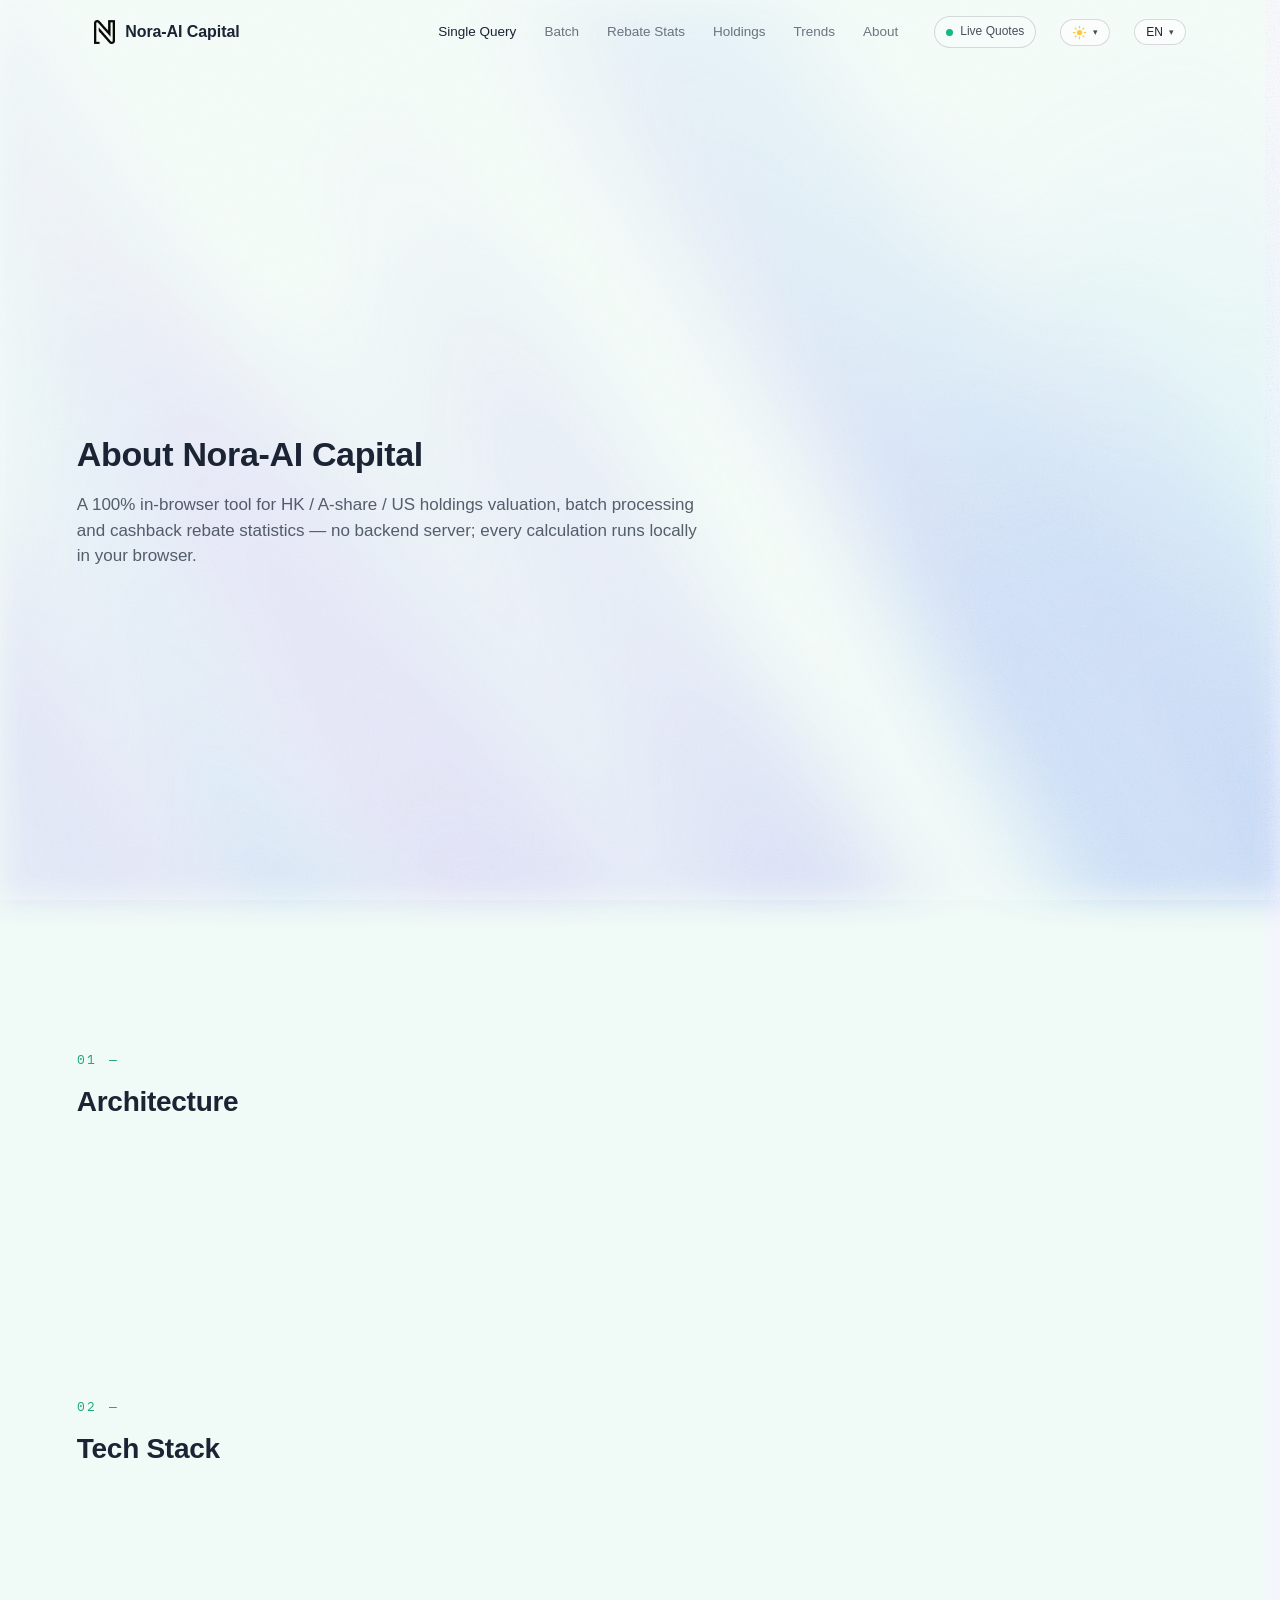
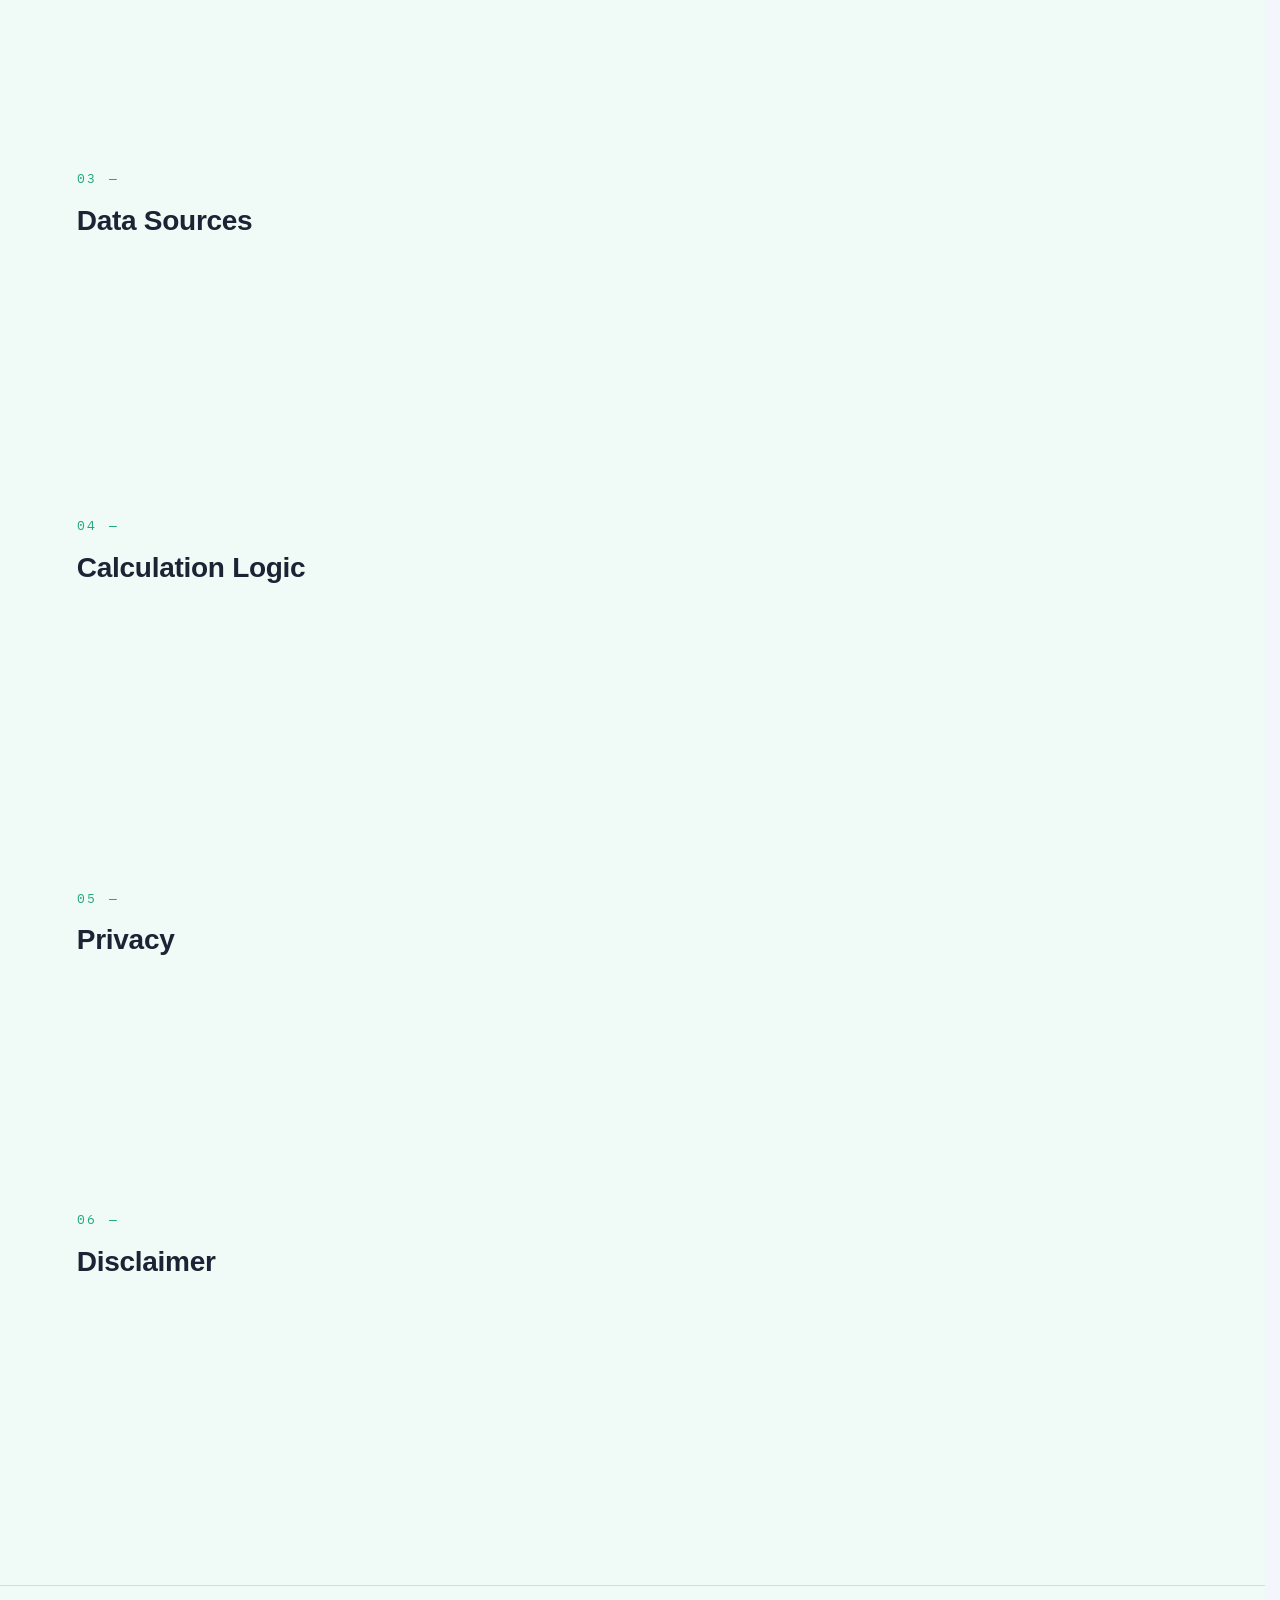
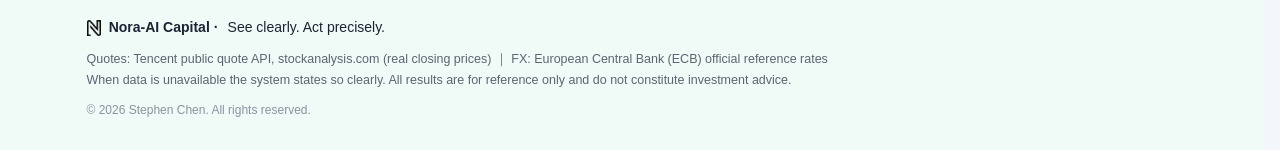
==== commit aad52724: "fix: 日曆月份/年份字距改為 flex gap（Apple 式），移除被 CSS 吃掉的文字空格 - 英文 April 2028、中文 2026 年 八月 的空格改由 .dp-title 的 ga" ====
--- a/about.html
+++ b/about.html
@@ -41,7 +41,7 @@
     document.documentElement.setAttribute("data-theme", t);
   })();
 </script>
-<link rel="stylesheet" href="css/style.css?v=20260816y">
+<link rel="stylesheet" href="css/style.css?v=20260816z">
 <link rel="stylesheet" href="css/hero.css?v=20260816b">
 <style>
   /* 關於頁：光束動效背景＋大字報式滾動逐段顯現（無卡片） */
--- a/css/style.css
+++ b/css/style.css
@@ -1222,7 +1222,10 @@
 .date-pop .dp-title {
   position: relative;
   flex: 1 1 auto;                  /* 佔滿導覽鈕之間的中間區塊，避免寬度塌縮成 0 */
-  text-align: center;
+  display: flex;
+  align-items: center;
+  justify-content: center;
+  gap: 0.3em;                      /* Apple 式字距：年份與月份之間保持正常空格 */
   height: 18px;
   min-width: 0;
   overflow: hidden;
@@ -1233,8 +1236,7 @@
 .date-pop .dp-title-year,
 .date-pop .dp-title-month {
   position: relative;
-  display: inline-block;
-  vertical-align: top;
+  display: block;                  /* flex 項目；動畫在盒內裁剪 */
   height: 18px;
   overflow: hidden;
   line-height: 18px;
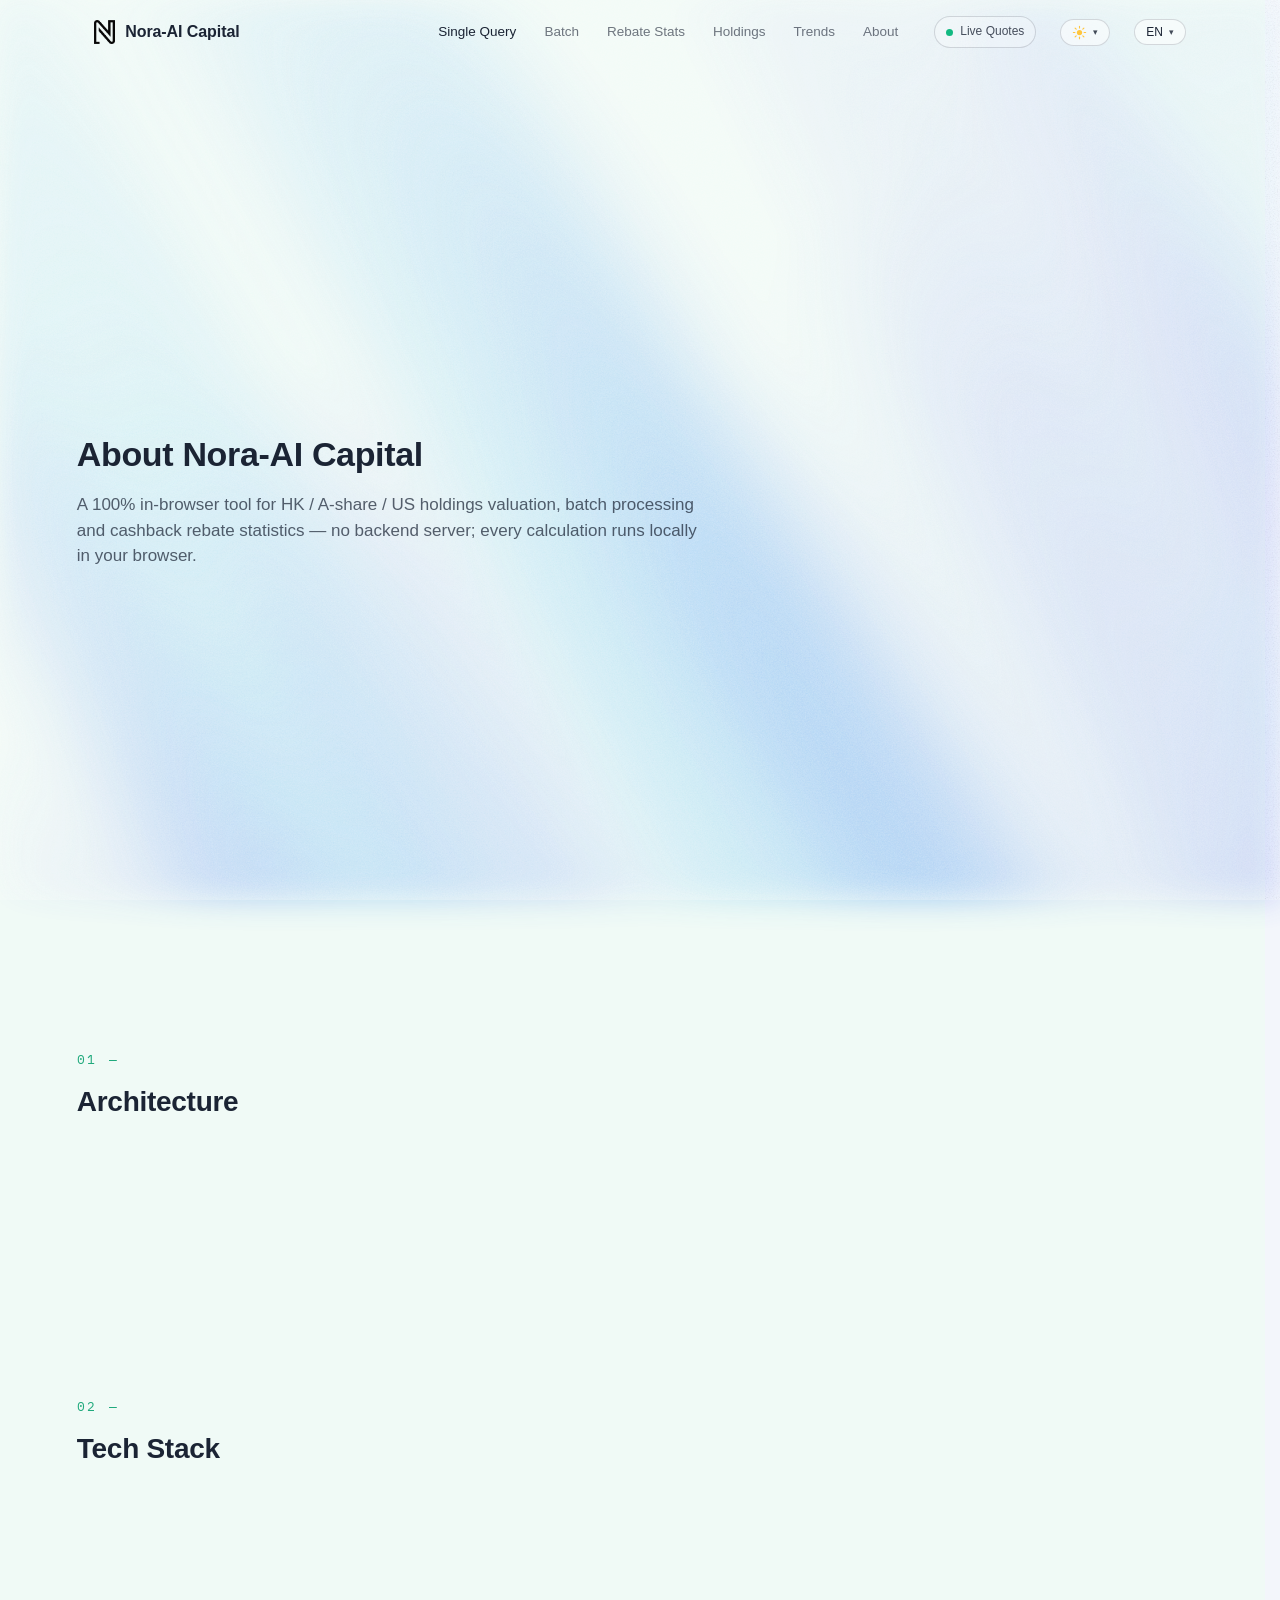
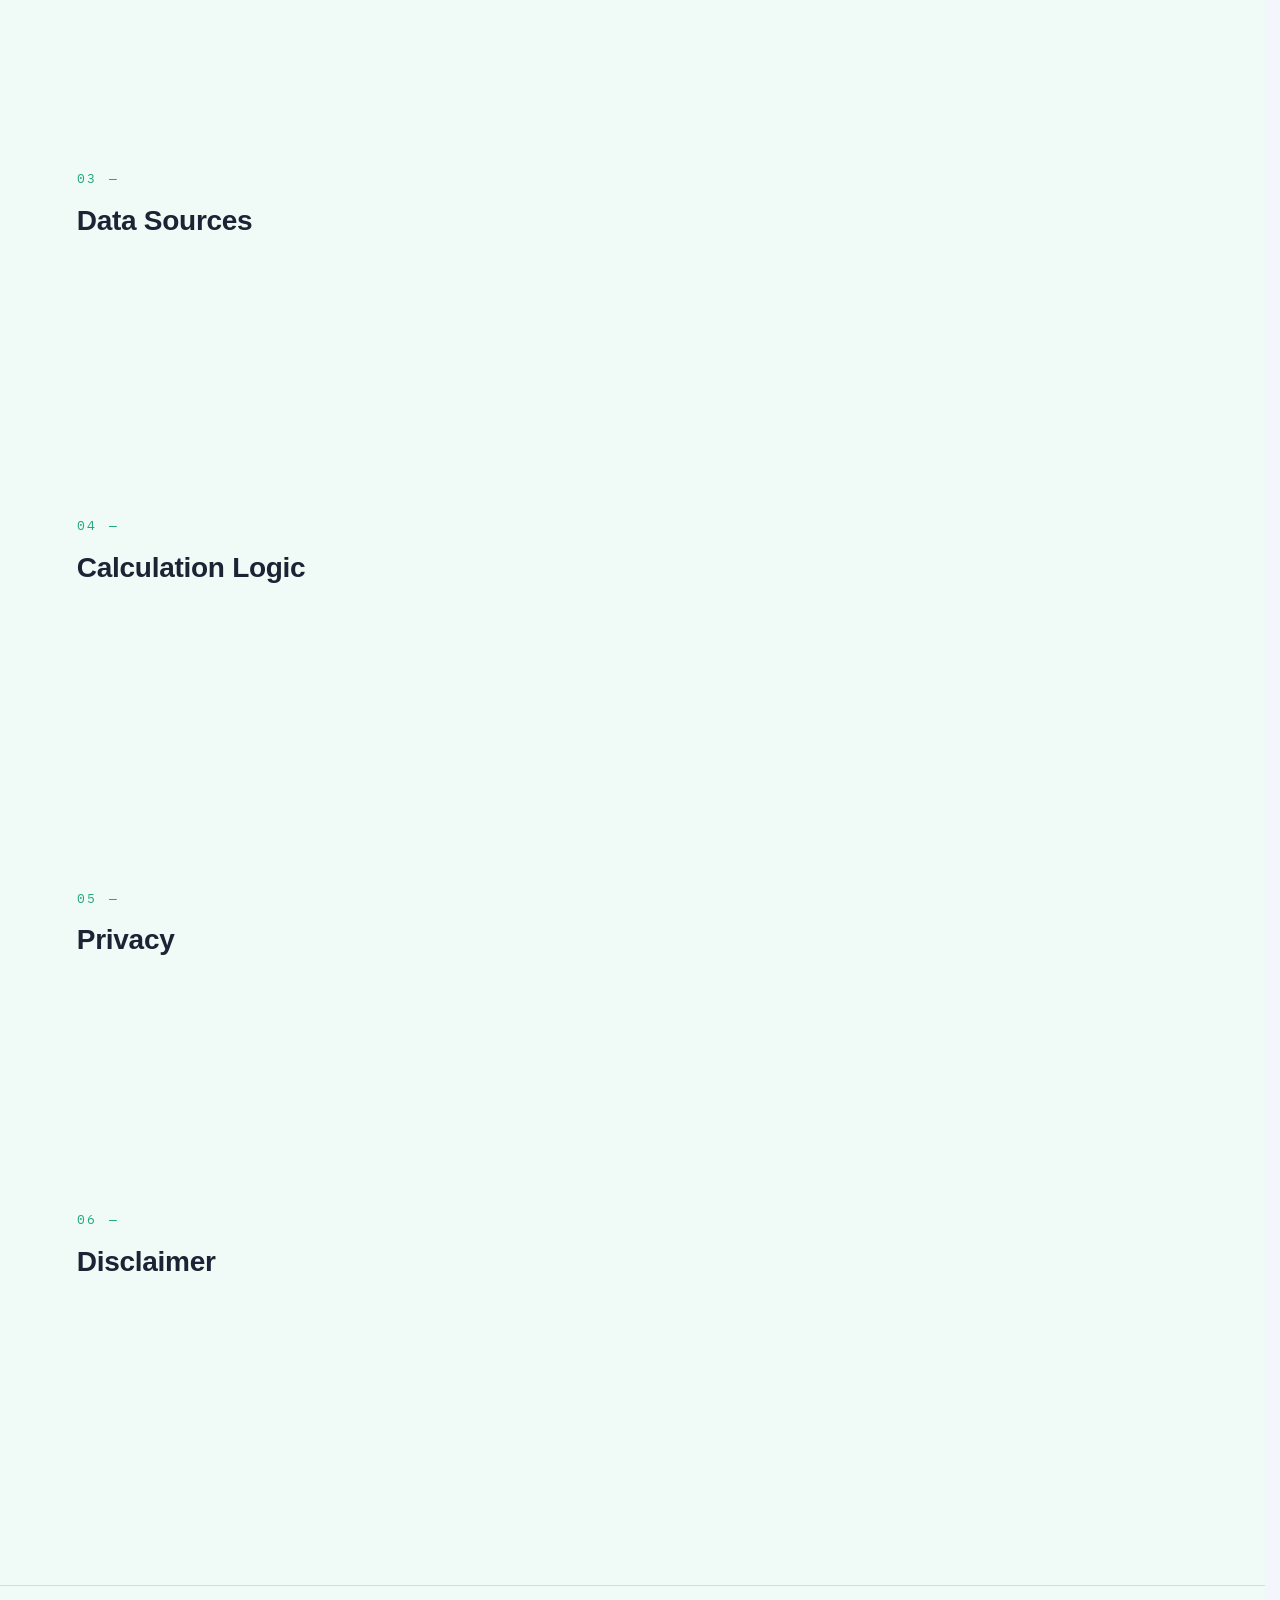
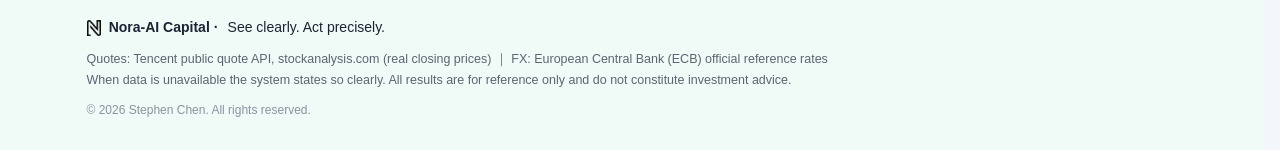
==== commit 01c9dec5: "feat: 日曆年份/月份快速選擇視窗 - 點標題年份開啟 3×4 年份格（12 年一頁，‹ › 翻頁，目前年份高亮） - 點標題月份開啟 3×4 月份格（目前月份高亮） - 選完自動關閉；Esc 先" ====
--- a/about.html
+++ b/about.html
@@ -41,7 +41,7 @@
     document.documentElement.setAttribute("data-theme", t);
   })();
 </script>
-<link rel="stylesheet" href="css/style.css?v=20260816z">
+<link rel="stylesheet" href="css/style.css?v=20260816aa">
 <link rel="stylesheet" href="css/hero.css?v=20260816b">
 <style>
   /* 關於頁：光束動效背景＋大字報式滾動逐段顯現（無卡片） */
--- a/css/style.css
+++ b/css/style.css
@@ -1241,6 +1241,51 @@
   overflow: hidden;
   line-height: 18px;
 }
+.date-pop .dp-title-year,
+.date-pop .dp-title-month {
+  cursor: pointer;                 /* 點年份／月份開快速選擇視窗 */
+  border-radius: 6px;
+  padding: 0 3px;
+  transition: background 0.15s ease;
+}
+.date-pop .dp-title-year:hover,
+.date-pop .dp-title-month:hover,
+.date-pop .dp-part:focus-visible {
+  background: var(--glass-hover);
+}
+.date-pop .dp-part:focus-visible { outline: none; }
+.date-pop .dp-quick {
+  display: grid;
+  grid-template-columns: repeat(3, 1fr);
+  gap: 4px;
+  margin-top: 6px;
+}
+.date-pop .dp-quick button {
+  height: 30px;
+  border-radius: 9px;
+  border: 1px solid transparent;
+  background: transparent;
+  color: var(--text);
+  font-size: 12.5px;
+  cursor: pointer;
+  transition: background 0.15s ease, border-color 0.15s ease, color 0.15s ease;
+}
+.date-pop .dp-quick button:hover {
+  background: var(--glass-hover);
+  border-color: var(--accent-line);
+}
+.date-pop .dp-quick button.is-cur {
+  background: var(--accent);
+  border-color: var(--accent);
+  color: #070B0A;
+  font-weight: 600;
+}
+.date-pop .dp-quick-foot {
+  display: flex;
+  gap: 8px;
+  margin-top: 8px;
+}
+.date-pop .dp-quick-foot .dp-action { height: 28px; }
 .date-pop .dp-title-txt {
   display: block;
   white-space: nowrap;
